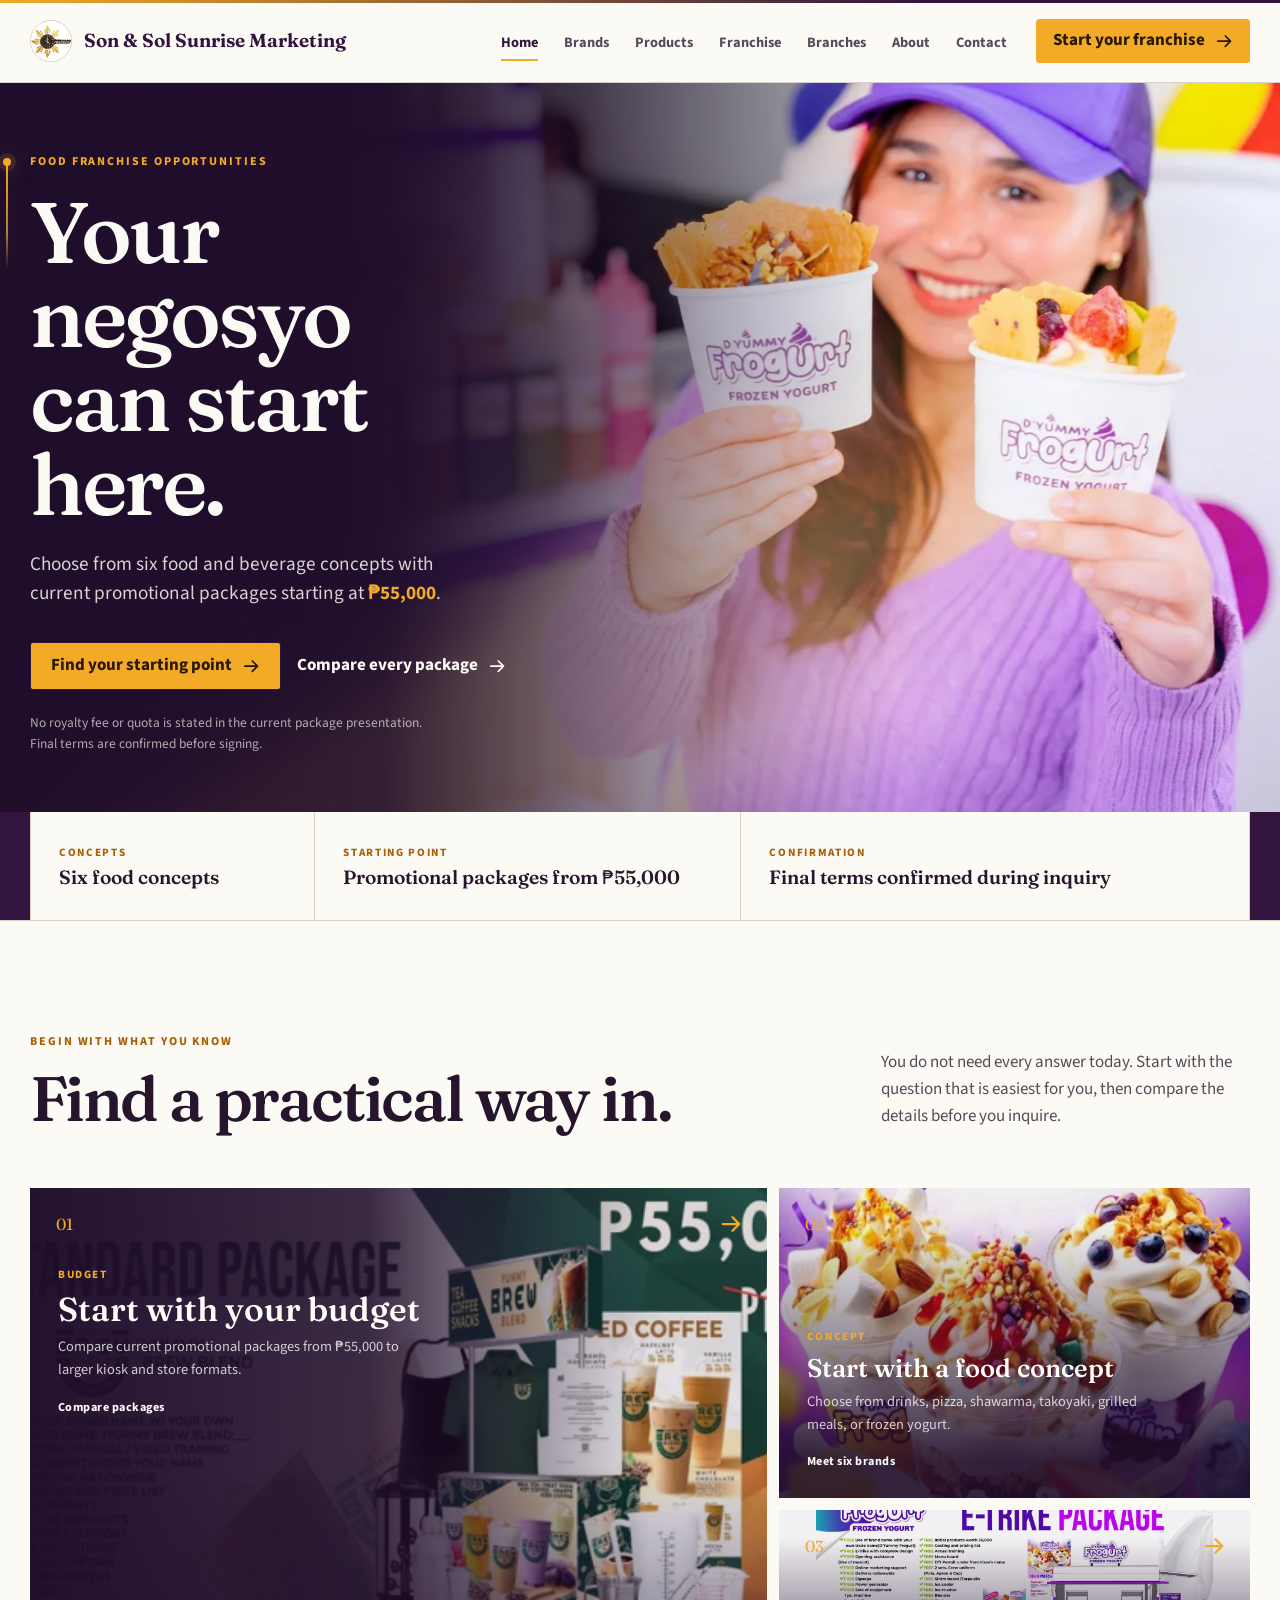
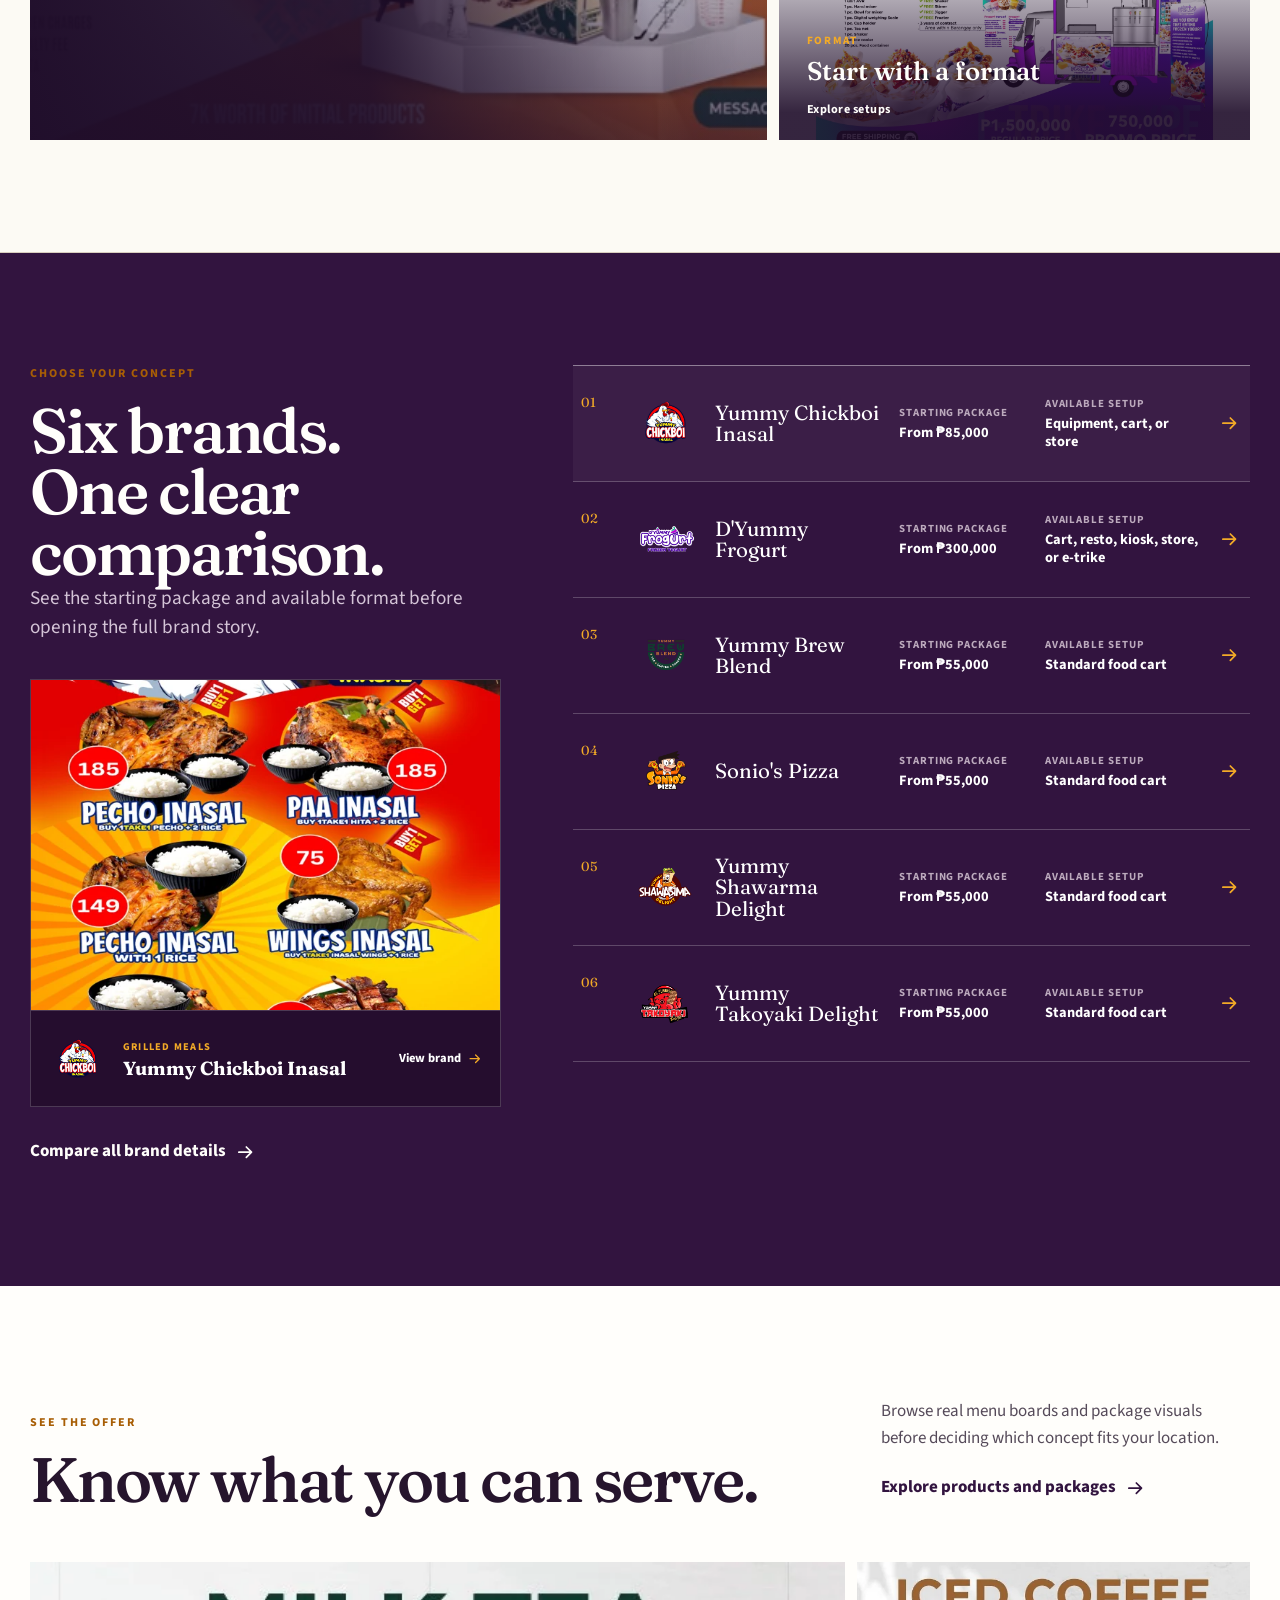
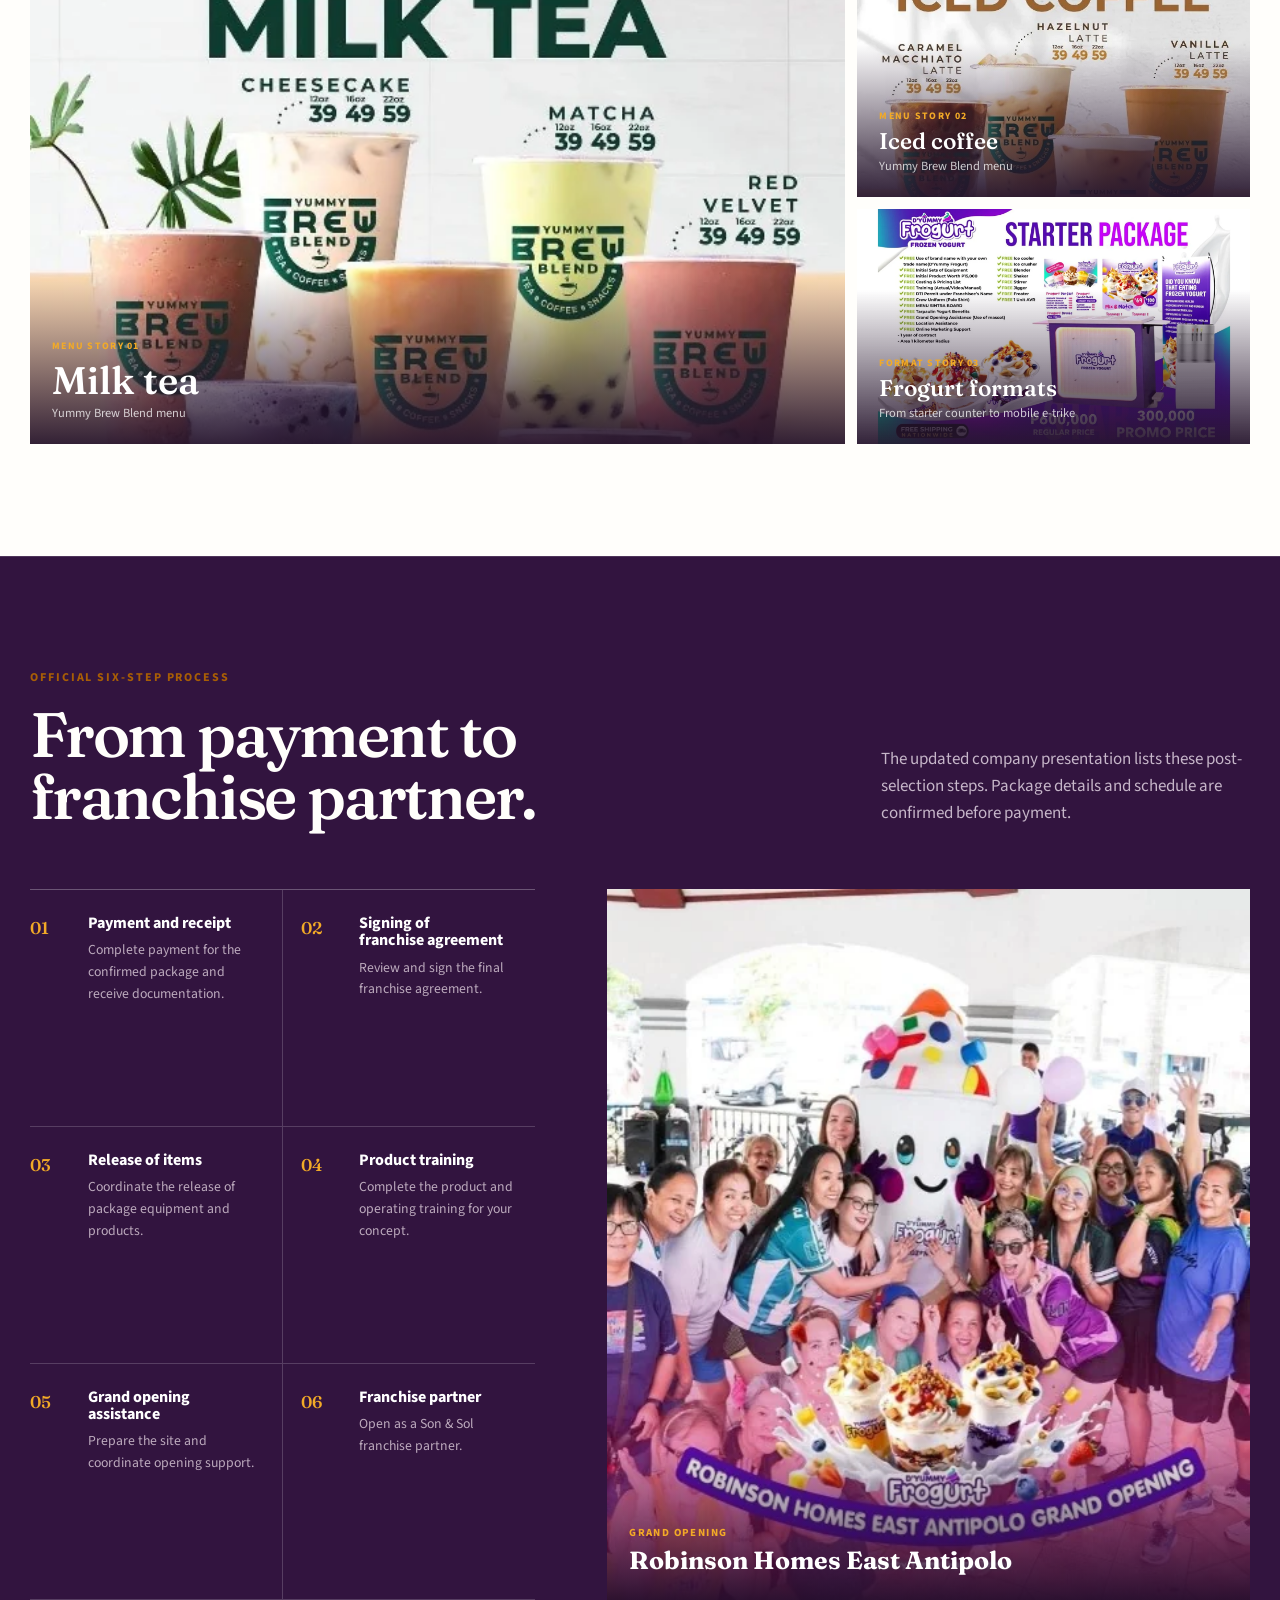
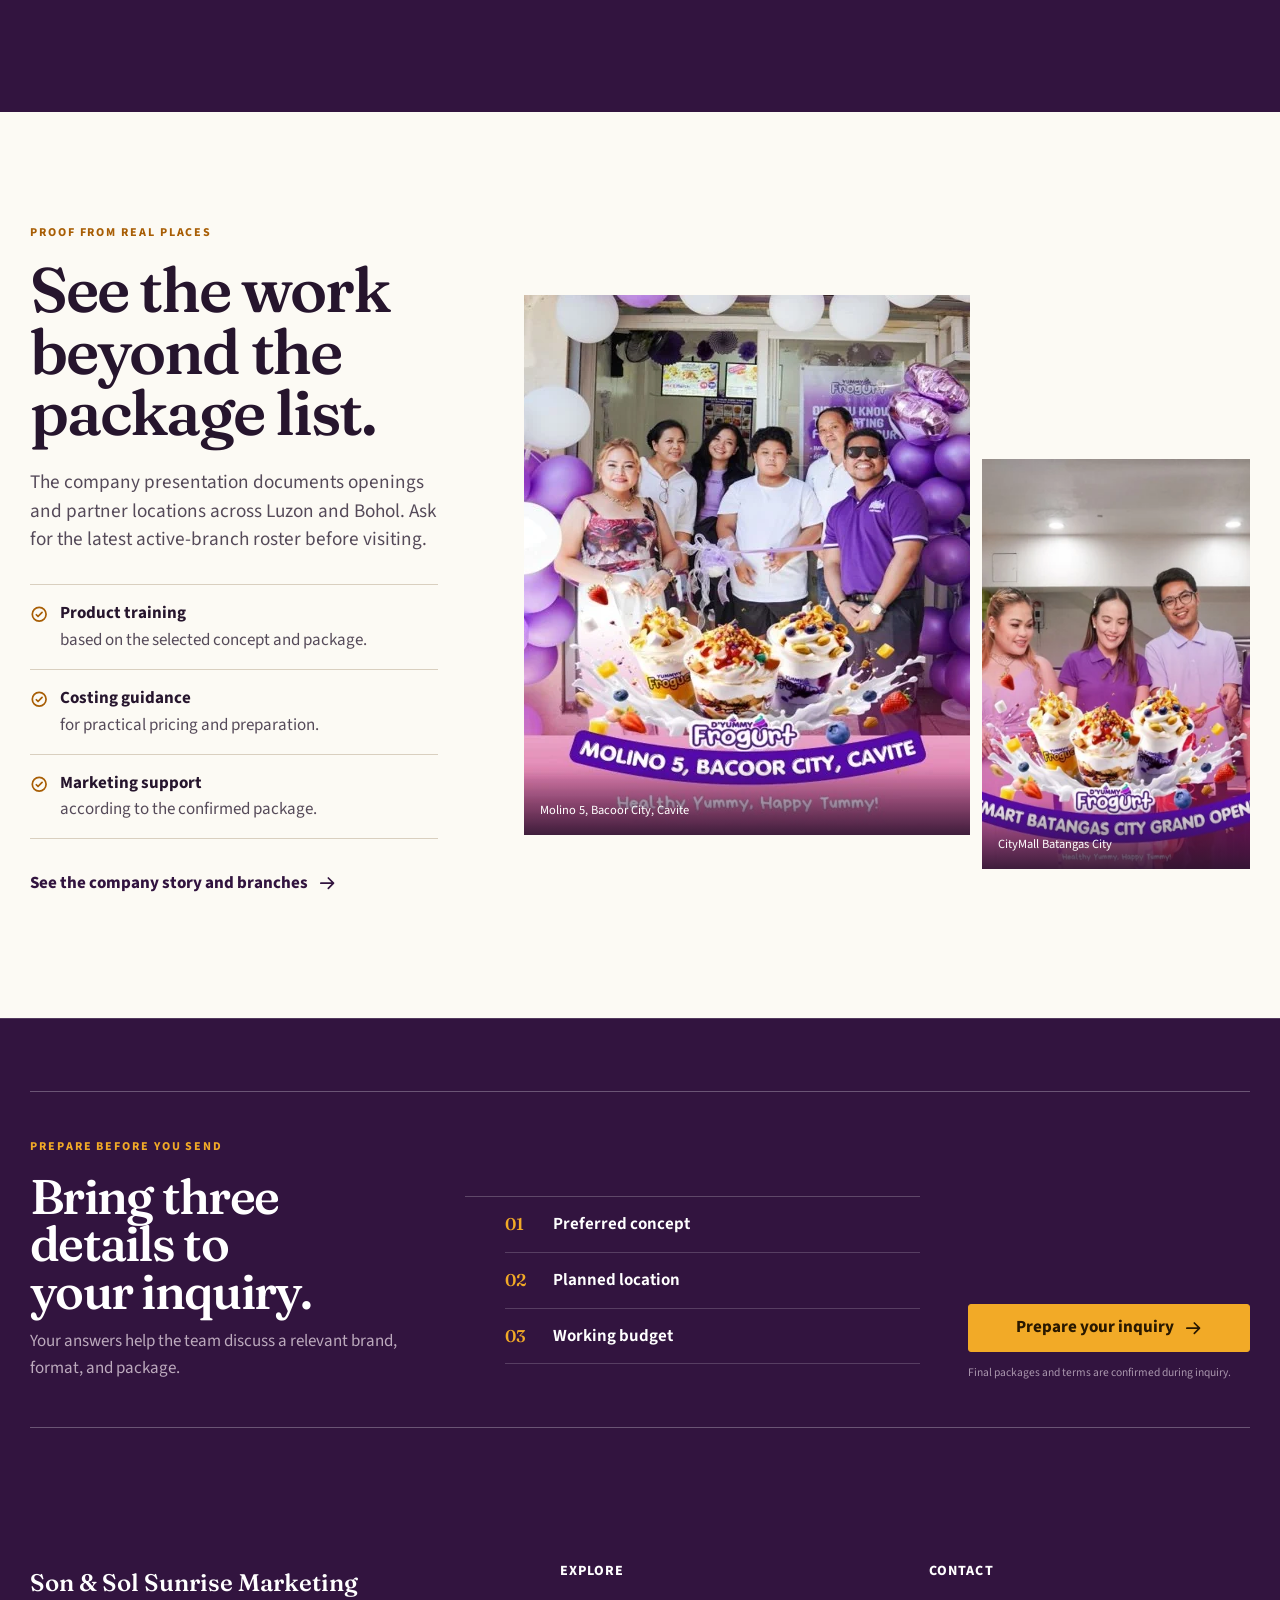
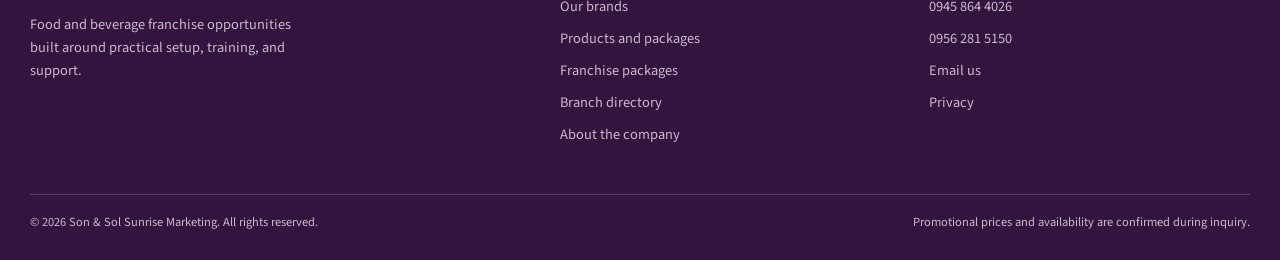
==== index.html @ 633bbcd9 "Publish review-only website preview" ====
<!doctype html>
<html lang="en-PH">
<head>
<meta charset="utf-8" />
<meta name="viewport" content="width=device-width, initial-scale=1" />
<title>Son &amp; Sol Sunrise Marketing | Food Franchise Philippines</title>
<meta name="description" content="Explore six food and beverage franchise concepts with current packages starting at P55,000, training, marketing support, no royalty fee, and no quota." />
<meta name="robots" content="noindex, nofollow" />

<meta property="og:title" content="Son &amp; Sol Sunrise Marketing | Food Franchise Philippines" />
<meta property="og:description" content="Explore six food and beverage franchise concepts with current packages starting at P55,000, training, marketing support, no royalty fee, and no quota." />
<meta property="og:image" content="assets/img/hero-cinematic-sunrise.webp" />
<meta property="og:image:alt" content="Son &amp; Sol food franchise concepts presented at sunrise" />
<meta property="og:type" content="website" />
<meta property="og:locale" content="en_PH" />
<meta property="og:site_name" content="Son &amp; Sol Sunrise Marketing" />

<meta name="twitter:card" content="summary_large_image" />
<meta name="twitter:title" content="Son &amp; Sol Sunrise Marketing | Food Franchise Philippines" />
<meta name="twitter:description" content="Explore six food and beverage franchise concepts with current packages starting at P55,000, training, marketing support, no royalty fee, and no quota." />
<meta name="twitter:image" content="assets/img/hero-cinematic-sunrise.webp" />
<meta name="twitter:image:alt" content="Son &amp; Sol food franchise concepts presented at sunrise" />
<meta name="theme-color" content="#32143f" />
<link rel="icon" href="assets/img/logo-company.jpg" />
<link rel="preload" href="assets/fonts/fraunces-variable.woff2" as="font" type="font/woff2" crossorigin />
<link rel="preload" href="assets/fonts/source-sans-3-variable.woff2" as="font" type="font/woff2" crossorigin />
<link rel="stylesheet" href="assets/css/site.css?v=20260722-sunrise" />


</head>
<body class="page-home">
<a class="skip-link" href="#main-content">Skip to main content</a>
<header class="site-header">
  <div class="wrap nav-shell">
    <a class="site-logo" href="index.html" aria-label="Son and Sol home">
      <img src="assets/img/logo-company.jpg" alt="" width="38" height="38" />
      <span>Son &amp; Sol Sunrise Marketing</span>
    </a>
    <button class="nav-toggle" type="button" aria-label="Open menu" aria-expanded="false" aria-controls="main-nav" data-nav-toggle data-icon-base="assets/icons.svg">
      <svg class="icon"><use href="assets/icons.svg#i-list" /></svg>
    </button>
    <nav class="main-nav" id="main-nav" aria-label="Primary navigation" data-nav>
      <a class="nav-link active" aria-current="page" href="index.html">Home</a>
      <a class="nav-link " href="brands/index.html">Brands</a>
      <a class="nav-link " href="products/index.html">Products</a>
      <a class="nav-link " href="franchise/index.html">Franchise</a>
      <a class="nav-link " href="branches/index.html">Branches</a>
      <a class="nav-link " href="about/index.html">About</a>
      <a class="nav-link " href="contact/index.html">Contact</a>
      <a class="btn btn-gold header-cta" href="contact/index.html#franchise-inquiry">Start your franchise <svg class="icon"><use href="assets/icons.svg#i-arrow-right" /></svg></a>
    </nav>
  </div>
</header>

<main id="main-content">
<section class="hero cinematic-hero" data-cinematic-sunrise-hero data-hero-root>
  <div class="cinematic-stage" data-hero-depth>
    <img class="cinematic-poster" src="assets/img/hero-cinematic-sunrise.webp" alt="D'Yummy Frogurt crew member presenting two frozen yogurt cups in a cinematic franchise campaign" width="1376" height="768" fetchpriority="high" />
    <video class="cinematic-video" data-hero-video data-hero-video-webm="" data-hero-video-mp4="" muted loop playsinline preload="none" aria-hidden="true" tabindex="-1"></video>
    <div class="wrap cinematic-layout">
      <div class="cinematic-copy">
        <span class="cinematic-horizon" aria-hidden="true"></span>
        <span class="kicker">Food franchise opportunities</span>
        <h1><span>Your negosyo</span><span>can start here.</span></h1>
        <p class="lede">Choose from six food and beverage concepts with current promotional packages starting at <strong>₱55,000</strong>.</p>
        <div class="hero-actions cinematic-actions">
          <a class="btn btn-primary" href="#start-path">Find your starting point <svg class="icon"><use href="assets/icons.svg#i-arrow-right" /></svg></a>
          <a class="btn btn-link" href="franchise/index.html">Compare every package <svg class="icon"><use href="assets/icons.svg#i-arrow-right" /></svg></a>
        </div>
        <p class="cinematic-note">No royalty fee or quota is stated in the current package presentation. Final terms are confirmed before signing.</p>
      </div>
    </div>
  </div>
  <div class="wrap cinematic-evidence" aria-label="Franchise starting facts">
    <div class="cinematic-evidence-item"><span>Concepts</span><strong>Six food concepts</strong></div>
    <div class="cinematic-evidence-item"><span>Starting point</span><strong>Promotional packages from ₱55,000</strong></div>
    <div class="cinematic-evidence-item"><span>Confirmation</span><strong>Final terms confirmed during inquiry</strong></div>
  </div>
</section>

<section class="section start-path" id="start-path" data-start-path data-reveal-section aria-labelledby="start-path-title">
  <div class="wrap">
    <div class="section-heading-row">
      <div><span class="kicker">Begin with what you know</span><h2 id="start-path-title">Find a practical way in.</h2></div>
      <p>You do not need every answer today. Start with the question that is easiest for you, then compare the details before you inquire.</p>
    </div>
    <div class="path-options">
      <a class="path-option decision-panel decision-panel-budget" href="franchise/index.html#packages">
        <img src="assets/img/products/standard-brew.webp" alt="Yummy Brew Blend standard food-cart package" loading="lazy" />
        <span class="decision-panel-index">01</span>
        <span class="decision-panel-copy"><small>Budget</small><strong>Start with your budget</strong><span>Compare current promotional packages from ₱55,000 to larger kiosk and store formats.</span><b>Compare packages</b></span>
        <svg class="icon"><use href="assets/icons.svg#i-arrow-right" /></svg>
      </a>
      <a class="path-option decision-panel decision-panel-concept" href="#brands">
        <img src="assets/img/products/frogurt-products.webp" alt="Three D'Yummy Frogurt cups with fruit, cereal, and sauce toppings" loading="lazy" />
        <span class="decision-panel-index">02</span>
        <span class="decision-panel-copy"><small>Concept</small><strong>Start with a food concept</strong><span>Choose from drinks, pizza, shawarma, takoyaki, grilled meals, or frozen yogurt.</span><b>Meet six brands</b></span>
        <svg class="icon"><use href="assets/icons.svg#i-arrow-right" /></svg>
      </a>
      <a class="path-option decision-panel decision-panel-format" href="products/index.html#standard-carts">
        <img src="assets/img/products/frogurt-etrike.webp" alt="D'Yummy Frogurt mobile e-trike franchise setup" loading="lazy" />
        <span class="decision-panel-index">03</span>
        <span class="decision-panel-copy"><small>Format</small><strong>Start with a format</strong><span>Explore carts, counters, kiosks, stores, bundles, and a mobile e-trike setup.</span><b>Explore setups</b></span>
        <svg class="icon"><use href="assets/icons.svg#i-arrow-right" /></svg>
      </a>
    </div>
  </div>
</section>

<section class="section brand-directory" id="brands" data-reveal-section aria-labelledby="brand-choice-title">
  <div class="wrap brand-directory-grid">
    <div class="brand-directory-intro">
      <span class="kicker">Choose your concept</span>
      <h2 id="brand-choice-title">Six brands.<br />One clear comparison.</h2>
      <p class="lede">See the starting package and available format before opening the full brand story.</p>
      <figure class="brand-spotlight" data-brand-spotlight>
        <div class="brand-spotlight-media"><img src="assets/img/products/chickboi-products.webp" alt="Yummy Chickboi Inasal product menu" data-spotlight-image loading="lazy" /></div>
        <figcaption>
          <img src="assets/img/brand-logo-chickboi.webp" alt="" data-spotlight-logo loading="lazy" />
          <span><small data-spotlight-category>Grilled meals</small><strong data-spotlight-name>Yummy Chickboi Inasal</strong></span>
          <a href="brands/yummy-chickboi-inasal/index.html" data-spotlight-link>View brand <svg class="icon"><use href="assets/icons.svg#i-arrow-right" /></svg></a>
        </figcaption>
      </figure>
      <a class="btn btn-link" href="brands/index.html">Compare all brand details <svg class="icon"><use href="assets/icons.svg#i-arrow-right" /></svg></a>
    </div>
    <div class="home-brand-list">
      <a class="home-brand-row" href="brands/yummy-chickboi-inasal/index.html" data-spotlight-image="assets/img/products/chickboi-products.webp" data-spotlight-logo="assets/img/brand-logo-chickboi.webp" data-spotlight-name="Yummy Chickboi Inasal" data-spotlight-category="Grilled meals">
  <span class="home-brand-index">01</span>
  <span class="home-brand-identity"><img src="assets/img/brand-logo-chickboi.webp" alt="" loading="lazy" /><span class="home-brand-name">Yummy Chickboi Inasal</span></span>
  <span class="home-brand-detail"><small>Starting package</small><strong>From ₱85,000</strong></span>
  <span class="home-brand-detail home-brand-format"><small>Available setup</small><strong>Equipment, cart, or store</strong></span>
  <svg class="icon"><use href="assets/icons.svg#i-arrow-right" /></svg>
</a>
<a class="home-brand-row" href="brands/dyummy-frogurt/index.html" data-spotlight-image="assets/img/products/frogurt-products.webp" data-spotlight-logo="assets/img/brand-logo-frogurt.webp" data-spotlight-name="D&#39;Yummy Frogurt" data-spotlight-category="Frozen yogurt">
  <span class="home-brand-index">02</span>
  <span class="home-brand-identity"><img src="assets/img/brand-logo-frogurt.webp" alt="" loading="lazy" /><span class="home-brand-name">D&#39;Yummy Frogurt</span></span>
  <span class="home-brand-detail"><small>Starting package</small><strong>From ₱300,000</strong></span>
  <span class="home-brand-detail home-brand-format"><small>Available setup</small><strong>Cart, resto, kiosk, store, or e-trike</strong></span>
  <svg class="icon"><use href="assets/icons.svg#i-arrow-right" /></svg>
</a>
<a class="home-brand-row" href="brands/yummy-brew-blend/index.html" data-spotlight-image="assets/img/products/brew-milk-tea.webp" data-spotlight-logo="assets/img/brand-logo-brew.webp" data-spotlight-name="Yummy Brew Blend" data-spotlight-category="Tea and coffee">
  <span class="home-brand-index">03</span>
  <span class="home-brand-identity"><img src="assets/img/brand-logo-brew.webp" alt="" loading="lazy" /><span class="home-brand-name">Yummy Brew Blend</span></span>
  <span class="home-brand-detail"><small>Starting package</small><strong>From ₱55,000</strong></span>
  <span class="home-brand-detail home-brand-format"><small>Available setup</small><strong>Standard food cart</strong></span>
  <svg class="icon"><use href="assets/icons.svg#i-arrow-right" /></svg>
</a>
<a class="home-brand-row" href="brands/sonios-pizza/index.html" data-spotlight-image="assets/img/products/pizza-products.webp" data-spotlight-logo="assets/img/brand-logo-pizza.webp" data-spotlight-name="Sonio&#39;s Pizza" data-spotlight-category="Pizza">
  <span class="home-brand-index">04</span>
  <span class="home-brand-identity"><img src="assets/img/brand-logo-pizza.webp" alt="" loading="lazy" /><span class="home-brand-name">Sonio&#39;s Pizza</span></span>
  <span class="home-brand-detail"><small>Starting package</small><strong>From ₱55,000</strong></span>
  <span class="home-brand-detail home-brand-format"><small>Available setup</small><strong>Standard food cart</strong></span>
  <svg class="icon"><use href="assets/icons.svg#i-arrow-right" /></svg>
</a>
<a class="home-brand-row" href="brands/yummy-shawarma-delight/index.html" data-spotlight-image="assets/img/products/shawarma-products.webp" data-spotlight-logo="assets/img/brand-logo-shawarma.webp" data-spotlight-name="Yummy Shawarma Delight" data-spotlight-category="Wraps and rice meals">
  <span class="home-brand-index">05</span>
  <span class="home-brand-identity"><img src="assets/img/brand-logo-shawarma.webp" alt="" loading="lazy" /><span class="home-brand-name">Yummy Shawarma Delight</span></span>
  <span class="home-brand-detail"><small>Starting package</small><strong>From ₱55,000</strong></span>
  <span class="home-brand-detail home-brand-format"><small>Available setup</small><strong>Standard food cart</strong></span>
  <svg class="icon"><use href="assets/icons.svg#i-arrow-right" /></svg>
</a>
<a class="home-brand-row" href="brands/yummy-takoyaki-delight/index.html" data-spotlight-image="assets/img/products/takoyaki-products.webp" data-spotlight-logo="assets/img/brand-logo-takoyaki.webp" data-spotlight-name="Yummy Takoyaki Delight" data-spotlight-category="Japanese street food">
  <span class="home-brand-index">06</span>
  <span class="home-brand-identity"><img src="assets/img/brand-logo-takoyaki.webp" alt="" loading="lazy" /><span class="home-brand-name">Yummy Takoyaki Delight</span></span>
  <span class="home-brand-detail"><small>Starting package</small><strong>From ₱55,000</strong></span>
  <span class="home-brand-detail home-brand-format"><small>Available setup</small><strong>Standard food cart</strong></span>
  <svg class="icon"><use href="assets/icons.svg#i-arrow-right" /></svg>
</a>
    </div>
  </div>
</section>

<section class="section home-products-preview" data-reveal-section aria-labelledby="home-products-title">
  <div class="wrap">
    <div class="section-heading-row">
      <div><span class="kicker">See the offer</span><h2 id="home-products-title">Know what you can serve.</h2></div>
      <div><p>Browse real menu boards and package visuals before deciding which concept fits your location.</p><a class="btn btn-link" href="products/index.html">Explore products and packages <svg class="icon"><use href="assets/icons.svg#i-arrow-right" /></svg></a></div>
    </div>
    <div class="home-product-cards">
      <a href="products/index.html#menus" class="home-product-card home-product-card-primary">
        <img src="assets/img/products/brew-milk-tea.webp" alt="Yummy Brew Blend milk tea menu" loading="lazy" />
        <span><small>Menu story 01</small><b>Milk tea</b><em>Yummy Brew Blend menu</em></span>
      </a>
      <a href="products/index.html#menus" class="home-product-card">
        <img src="assets/img/products/brew-iced-coffee.webp" alt="Yummy Brew Blend iced coffee menu" loading="lazy" />
        <span><small>Menu story 02</small><b>Iced coffee</b><em>Yummy Brew Blend menu</em></span>
      </a>
      <a href="products/index.html#frogurt" class="home-product-card home-product-card-wide">
        <img src="assets/img/products/frogurt-starter.webp" alt="D'Yummy Frogurt starter franchise package" loading="lazy" />
        <span><small>Format story 03</small><b>Frogurt formats</b><em>From starter counter to mobile e-trike</em></span>
      </a>
    </div>
  </div>
</section>

<section class="section ownership" data-reveal-section aria-labelledby="ownership-title">
  <div class="wrap">
    <div class="section-heading-row">
      <div><span class="kicker">Official six-step process</span><h2 id="ownership-title">From payment to franchise partner.</h2></div>
      <p>The updated company presentation lists these post-selection steps. Package details and schedule are confirmed before payment.</p>
    </div>
    <div class="ownership-grid">
      <div class="ownership-path" data-sunrise-path>
        <article class="ownership-step"><b>01</b><div><h3>Payment and receipt</h3><p>Complete payment for the confirmed package and receive documentation.</p></div></article>
        <article class="ownership-step"><b>02</b><div><h3>Signing of franchise agreement</h3><p>Review and sign the final franchise agreement.</p></div></article>
        <article class="ownership-step"><b>03</b><div><h3>Release of items</h3><p>Coordinate the release of package equipment and products.</p></div></article>
        <article class="ownership-step"><b>04</b><div><h3>Product training</h3><p>Complete the product and operating training for your concept.</p></div></article>
        <article class="ownership-step"><b>05</b><div><h3>Grand opening assistance</h3><p>Prepare the site and coordinate opening support.</p></div></article>
        <article class="ownership-step"><b>06</b><div><h3>Franchise partner</h3><p>Open as a Son & Sol franchise partner.</p></div></article>
      </div>
      <figure class="ownership-photo" data-ownership-photo><img src="assets/img/branch-antipolo.webp" alt="D'Yummy Frogurt franchise partners at the Robinson Homes East Antipolo grand opening" loading="lazy" /><figcaption><span>Grand opening</span><strong>Robinson Homes East Antipolo</strong></figcaption></figure>
    </div>
  </div>
</section>

<section class="section evidence" data-reveal-section aria-labelledby="evidence-title">
  <div class="wrap evidence-grid">
    <div class="evidence-copy">
      <span class="kicker">Proof from real places</span>
      <h2 id="evidence-title">See the work beyond the package list.</h2>
      <p class="lede">The company presentation documents openings and partner locations across Luzon and Bohol. Ask for the latest active-branch roster before visiting.</p>
      <ul class="support-list">
        <li><svg class="icon"><use href="assets/icons.svg#i-check-circle" /></svg><span><strong>Product training</strong> based on the selected concept and package.</span></li>
        <li><svg class="icon"><use href="assets/icons.svg#i-check-circle" /></svg><span><strong>Costing guidance</strong> for practical pricing and preparation.</span></li>
        <li><svg class="icon"><use href="assets/icons.svg#i-check-circle" /></svg><span><strong>Marketing support</strong> according to the confirmed package.</span></li>
      </ul>
      <a class="btn btn-link" href="about/index.html#branches">See the company story and branches <svg class="icon"><use href="assets/icons.svg#i-arrow-right" /></svg></a>
    </div>
    <div class="evidence-photos">
      <figure><img src="assets/img/branch-bacoor.webp" alt="D'Yummy Frogurt franchise partners at a Bacoor City branch opening" loading="lazy" /><figcaption>Molino 5, Bacoor City, Cavite</figcaption></figure>
      <figure><img src="assets/img/branch-batangas.webp" alt="D'Yummy Frogurt team at a Batangas City grand opening" loading="lazy" /><figcaption>CityMall Batangas City</figcaption></figure>
    </div>
  </div>
</section>

<section class="section-sm inquiry-ready" id="inquiry-ready" data-reveal-section>
  <div class="wrap cta-band">
    <div class="inquiry-ready-copy"><span class="kicker">Prepare before you send</span><h2>Bring three details to your inquiry.</h2><p>Your answers help the team discuss a relevant brand, format, and package.</p></div>
    <ol class="inquiry-prompts" aria-label="Details to prepare">
      <li class="inquiry-prompt"><b>01</b><span>Preferred concept</span></li>
      <li class="inquiry-prompt"><b>02</b><span>Planned location</span></li>
      <li class="inquiry-prompt"><b>03</b><span>Working budget</span></li>
    </ol>
    <div class="inquiry-ready-action"><a class="btn btn-gold" href="contact/index.html#franchise-inquiry">Prepare your inquiry <svg class="icon"><use href="assets/icons.svg#i-arrow-right" /></svg></a><small>Final packages and terms are confirmed during inquiry.</small></div>
  </div>
</section>

</main>

<nav class="mobile-actions" aria-label="Quick contact">
  <a href="tel:09458644026"><svg class="icon"><use href="assets/icons.svg#i-phone" /></svg> Call</a>
  <a href="https://www.facebook.com/share/1FS4cDK3SG/" target="_blank" rel="noopener"><svg class="icon"><use href="assets/icons.svg#i-facebook-logo" /></svg> Message</a>
  <a href="contact/index.html#franchise-inquiry">Inquire <svg class="icon"><use href="assets/icons.svg#i-arrow-right" /></svg></a>
</nav>

<footer class="site-footer">
  <div class="wrap">
    <div class="footer-grid">
      <div>
        <div class="footer-brand">Son &amp; Sol Sunrise Marketing</div>
        <p>Food and beverage franchise opportunities built around practical setup, training, and support.</p>
      </div>
      <div>
        <h3>Explore</h3>
        <a href="brands/index.html">Our brands</a>
        <a href="products/index.html">Products and packages</a>
        <a href="franchise/index.html">Franchise packages</a>
        <a href="branches/index.html">Branch directory</a>
        <a href="about/index.html">About the company</a>
      </div>
      <div>
        <h3>Contact</h3>
        <a href="tel:09458644026">0945 864 4026</a>
        <a href="tel:09562815150">0956 281 5150</a>
        <a href="mailto:sonandsolsunrisemarketingmain@gmail.com">Email us</a>
        <a href="privacy/index.html">Privacy</a>
      </div>
    </div>
    <div class="footer-end">
      <span>&copy; <span data-year>2026</span> Son &amp; Sol Sunrise Marketing. All rights reserved.</span>
      <span>Promotional prices and availability are confirmed during inquiry.</span>
    </div>
  </div>
</footer>
<script src="assets/js/site.js?v=20260722-sunrise" defer></script>

</body>
</html>
---- assets/css/site.css ----
@font-face{font-family:'Fraunces Local';src:url('../fonts/fraunces-variable.woff2') format('woff2');font-style:normal;font-weight:100 900;font-display:swap}
@font-face{font-family:'Source Sans 3 Local';src:url('../fonts/source-sans-3-variable.woff2') format('woff2');font-style:normal;font-weight:200 900;font-display:swap}

:root{
  --paper:#fcfaf4;
  --paper-deep:#f2ecdf;
  --white:#fffefb;
  --ink:#26152d;
  --body:#554a59;
  --muted:#766c79;
  --aubergine:#32143f;
  --aubergine-2:#4f225f;
  --aubergine-3:#744187;
  --sun:#f2aa27;
  --sun-deep:#a85e05;
  --sun-soft:#fff0ca;
  --line:#d9cfbf;
  --line-dark:#9d8e9f;
  --success:#20663c;
  --display:'Fraunces Local',Georgia,serif;
  --sans:'Source Sans 3 Local','Segoe UI',Arial,sans-serif;
  --wrap:1220px;
  --radius:3px;
  --shadow:0 22px 60px rgba(50,20,63,.12);
  --ease:cubic-bezier(.2,.75,.25,1);
  --violet-700:#4f225f;
}

*,*::before,*::after{box-sizing:border-box}
html{scroll-behavior:smooth;scroll-padding-top:92px}
body{margin:0;background:var(--paper);color:var(--body);font-family:var(--sans);font-size:17px;line-height:1.58;-webkit-font-smoothing:antialiased}
body::before{content:"";position:fixed;z-index:150;top:0;left:0;width:100%;height:3px;background:linear-gradient(90deg,var(--sun),var(--aubergine) 72%);pointer-events:none}
img{display:block;max-width:100%}
a{color:inherit;text-decoration:none}
button,input,select,textarea{font:inherit}
button,a{touch-action:manipulation}
h1,h2,h3,p,figure,ul{margin:0}
ul{padding:0}
h1,h2,h3{color:var(--ink);font-family:var(--display);font-weight:560;line-height:.98;letter-spacing:-.035em;text-wrap:balance}
h1{max-width:11ch;font-size:clamp(3.7rem,7vw,7.2rem)}
h2{font-size:clamp(2.7rem,4.9vw,5rem)}
h3{font-size:1.45rem;line-height:1.08}
strong{color:var(--ink)}
.wrap{width:min(calc(100% - 56px),var(--wrap));margin-inline:auto}
.section{padding:112px 0}
.section-sm{padding:72px 0}
.section-tint{background:var(--paper-deep)}
.section-dark{background:var(--aubergine);color:#efe5ef}
.section-dark h2,.section-dark h3{color:var(--white)}
.lede{max-width:60ch;font-size:clamp(1.08rem,1.5vw,1.32rem);line-height:1.5}
.muted{color:var(--muted)}
.center{margin-inline:auto;text-align:center}
.kicker{display:block;margin-bottom:16px;color:var(--sun-deep);font-size:.75rem;font-weight:750;letter-spacing:.16em;text-transform:uppercase}
.icon{width:1.08em;height:1.08em;flex:0 0 auto;fill:currentColor}
.section-heading-row{display:grid;grid-template-columns:minmax(0,1.15fr) minmax(280px,.55fr);gap:80px;align-items:end}
.page-hero-grid>div,.products-hero-copy,.brand-directory-intro,.evidence-copy{min-width:0}
.section-heading-row>p,.section-heading-row>div>p{max-width:48ch}

.skip-link{position:fixed;z-index:220;top:-100px;left:18px;padding:12px 18px;border:2px solid var(--aubergine);background:var(--white);color:var(--aubergine);font-weight:700}
.skip-link:focus{top:16px}
.sr-only{position:absolute!important;width:1px!important;height:1px!important;padding:0!important;margin:-1px!important;overflow:hidden!important;clip-path:inset(50%)!important;white-space:nowrap!important;border:0!important}
:focus-visible{outline:3px solid var(--sun);outline-offset:4px}

.site-header{position:sticky;z-index:100;top:0;border-bottom:1px solid rgba(38,21,45,.18);background:rgba(252,250,244,.96);backdrop-filter:blur(14px)}
.nav-shell{min-height:82px;display:flex;align-items:center;gap:28px}
.site-logo{display:flex;align-items:center;gap:12px;color:var(--aubergine);font-family:var(--display);font-size:1.18rem;font-weight:650;white-space:nowrap}
.site-logo img{width:42px;height:42px;border:1px solid var(--line);border-radius:50%;object-fit:cover}
.main-nav{display:flex;align-items:center;gap:26px;margin-left:auto}
.nav-link{position:relative;padding:29px 0 25px;color:var(--body);font-size:.9rem;font-weight:700}
.nav-link::after{content:"";position:absolute;right:100%;bottom:18px;left:0;height:2px;background:var(--sun);transition:right .22s var(--ease)}
.nav-link:hover,.nav-link.active{color:var(--aubergine)}
.nav-link:hover::after,.nav-link.active::after{right:0}
.nav-toggle{display:none;width:44px;height:44px;margin-left:auto;border:0;background:transparent;color:var(--aubergine);cursor:pointer}
.nav-toggle .icon{width:26px;height:26px}

.btn{min-height:48px;display:inline-flex;align-items:center;justify-content:center;gap:10px;padding:.78rem 1.25rem;border:1px solid transparent;border-radius:var(--radius);font-weight:750;line-height:1.15;cursor:pointer;transition:transform .2s var(--ease),background .2s var(--ease),color .2s var(--ease),border-color .2s var(--ease)}
.btn:hover{transform:translateY(-2px)}
.btn-primary{border-color:var(--aubergine);background:var(--aubergine);color:var(--white)}
.btn-primary:hover{background:var(--aubergine-2)}
.btn-gold{border-color:var(--sun);background:var(--sun);color:#2a1900}
.btn-gold:hover{background:#ffc050}
.btn-outline{border-color:var(--aubergine);background:transparent;color:var(--aubergine)}
.btn-outline:hover{background:var(--aubergine);color:var(--white)}
.btn-link{min-height:44px;padding-inline:0;border:0;background:transparent;color:var(--aubergine);box-shadow:inset 0 -1px transparent}
.btn-link:hover{box-shadow:inset 0 -1px currentColor}
.header-cta{min-height:44px;margin-left:3px;padding:.68rem 1rem}

.hero{position:relative;overflow:hidden;border-bottom:1px solid var(--line);background:var(--white)}
.cinematic-hero{background:var(--aubergine)}
.cinematic-stage{--depth-x:0px;--depth-y:0px;position:relative;min-height:720px;overflow:hidden;isolation:isolate;background:#21102d}
.cinematic-stage::after{content:"";position:absolute;z-index:1;inset:0;background:linear-gradient(90deg,rgba(31,13,42,.97) 0%,rgba(31,13,42,.9) 30%,rgba(31,13,42,.46) 50%,rgba(31,13,42,0) 70%);pointer-events:none}
.cinematic-poster,.cinematic-video{position:absolute;inset:0;width:100%;height:100%;object-fit:cover;object-position:center;transform:translate3d(var(--depth-x),var(--depth-y),0) scale(1.012);transition:transform .18s linear}
.cinematic-poster{z-index:0}
.cinematic-video{z-index:1;opacity:0;transition:opacity .7s var(--ease)}
.cinematic-stage.is-video-ready .cinematic-video{opacity:1}
.cinematic-layout{position:relative;z-index:3;min-height:720px;display:grid;grid-template-columns:minmax(0,.82fr) minmax(0,1.18fr);align-items:center}
.cinematic-copy{position:relative;grid-column:1;max-width:610px;padding:70px 0 58px;color:var(--paper)}
.cinematic-copy .kicker{color:var(--sun)}
.cinematic-copy h1{max-width:8.6ch;margin-top:18px;color:var(--paper);font-size:clamp(4rem,6.7vw,6.9rem)}
.cinematic-copy h1 span{display:block;transition:opacity .55s var(--ease),transform .55s var(--ease)}
.cinematic-copy .lede{max-width:44ch;margin-top:24px;color:rgba(252,250,244,.84)}
.cinematic-copy .lede strong{color:var(--sun)}
.cinematic-copy .btn-primary{background:var(--sun);color:#2a1900}
.cinematic-copy .btn-primary:hover{background:var(--paper);color:var(--aubergine)}
.cinematic-copy .btn-link{color:var(--paper)}
.hero-actions{display:flex;flex-wrap:wrap;gap:16px;margin-top:34px}
.cinematic-note{max-width:57ch;margin-top:22px;color:rgba(252,250,244,.66);font-size:.84rem}
.cinematic-copy .lede,.cinematic-actions,.cinematic-note{transition:opacity .5s var(--ease),transform .5s var(--ease)}
.cinematic-horizon{position:absolute;top:78px;left:-24px;width:2px;height:108px;border-radius:999px;background:linear-gradient(180deg,var(--sun) 0%,rgba(240,176,64,.68) 68%,rgba(240,176,64,0) 100%);box-shadow:0 0 20px rgba(240,176,64,.24);transform-origin:bottom center;transition:transform .7s var(--ease);pointer-events:none}
.cinematic-horizon::before{position:absolute;top:-3px;left:50%;width:8px;height:8px;border-radius:50%;background:var(--sun);box-shadow:0 0 0 5px rgba(240,176,64,.12),0 0 22px rgba(240,176,64,.52);content:"";transform:translateX(-50%)}
.cinematic-hero.is-enhanced:not(.is-ready) .cinematic-horizon{transform:scaleY(0)}
.cinematic-hero.is-enhanced:not(.is-ready) .cinematic-copy h1 span,.cinematic-hero.is-enhanced:not(.is-ready) .cinematic-copy .lede,.cinematic-hero.is-enhanced:not(.is-ready) .cinematic-actions,.cinematic-hero.is-enhanced:not(.is-ready) .cinematic-note{opacity:0;transform:translate3d(0,18px,0)}
.cinematic-copy h1 span:nth-child(2){transition-delay:.09s}.cinematic-copy .lede{transition-delay:.17s}.cinematic-actions{transition-delay:.25s}.cinematic-note{transition-delay:.32s}
.cinematic-evidence{display:grid;grid-template-columns:.7fr 1.05fr 1.25fr;border-right:1px solid var(--line);border-left:1px solid var(--line);background:var(--paper)}
.cinematic-evidence-item{min-height:108px;display:flex;justify-content:center;flex-direction:column;padding:22px 28px;border-right:1px solid var(--line)}
.cinematic-evidence-item:last-child{border-right:0}
.cinematic-evidence-item span{margin-bottom:5px;color:var(--sun-deep);font-size:.7rem;font-weight:750;letter-spacing:.15em;text-transform:uppercase}
.cinematic-evidence-item strong{font-family:var(--display);font-size:clamp(1.08rem,1.5vw,1.35rem);font-weight:590;line-height:1.16}

.page-hero{position:relative;padding:78px 0 72px;overflow:hidden;border-bottom:1px solid var(--line);background:var(--white)}
.page-hero::after{content:"";position:absolute;right:-5%;bottom:48px;width:52%;height:1px;background:linear-gradient(90deg,var(--sun),transparent);transform:rotate(-4deg)}
.page-hero-grid{display:grid;grid-template-columns:minmax(0,.92fr) minmax(440px,1.08fr);gap:74px;align-items:center}
.page-hero h1{max-width:12ch;font-size:clamp(3.4rem,5.5vw,6rem)}
.page-hero .lede{margin-top:24px}
.page-hero-media{position:relative;height:440px;overflow:hidden;background:var(--paper-deep)}
.page-hero-media img{width:100%;height:100%;object-fit:cover}

.start-path{background:var(--paper)}
.path-options{display:grid;grid-template-columns:minmax(0,1.22fr) minmax(320px,.78fr);grid-template-rows:310px 230px;gap:12px;margin-top:58px}
.decision-panel{position:relative;min-width:0;overflow:hidden;background:var(--aubergine);color:var(--white);isolation:isolate;transition:transform .28s var(--ease),box-shadow .28s var(--ease)}
.decision-panel::after{position:absolute;z-index:-1;inset:0;background:linear-gradient(180deg,rgba(31,13,42,.06) 12%,rgba(31,13,42,.9) 88%);content:""}
.decision-panel-budget::after{background:linear-gradient(90deg,rgba(31,13,42,.98) 0%,rgba(31,13,42,.88) 46%,rgba(31,13,42,.12) 84%),linear-gradient(180deg,transparent 50%,rgba(31,13,42,.64))}
.decision-panel>img{position:absolute;z-index:-2;inset:0;width:100%;height:100%;object-fit:cover;transition:filter .35s var(--ease),transform .5s var(--ease)}
.decision-panel-budget{grid-row:1 / 3}.decision-panel-budget>img{object-position:center 30%}
.decision-panel-concept>img{object-position:center 42%}.decision-panel-format>img{object-position:center 62%}
.decision-panel-index{position:absolute;top:24px;left:26px;color:var(--sun);font-family:var(--display);font-size:1rem}
.decision-panel-copy{position:absolute;right:28px;bottom:26px;left:28px;display:grid;max-width:540px}
.decision-panel-budget .decision-panel-copy{top:78px;right:42%;bottom:auto}
.decision-panel-copy small{margin-bottom:9px;color:var(--sun);font-size:.7rem;font-weight:750;letter-spacing:.14em;text-transform:uppercase}
.decision-panel-copy strong{color:var(--white);font-family:var(--display);font-size:clamp(1.75rem,2.6vw,3rem);font-weight:560;line-height:1.02}
.decision-panel-copy>span{max-width:52ch;margin-top:10px;color:rgba(255,255,255,.78);font-size:.9rem}
.decision-panel-copy b{margin-top:16px;color:var(--white);font-size:.76rem;letter-spacing:.04em}
.decision-panel>.icon{position:absolute;top:24px;right:24px;width:24px;height:24px;color:var(--sun);transition:transform .25s var(--ease)}
.decision-panel:hover,.decision-panel:focus-visible{z-index:2;box-shadow:0 22px 45px rgba(49,23,55,.2);transform:translateY(-4px)}
.decision-panel:hover>img,.decision-panel:focus-visible>img{filter:saturate(1.08) contrast(1.04);transform:scale(1.025)}
.decision-panel:hover>.icon,.decision-panel:focus-visible>.icon{transform:translateX(4px)}
.decision-panel:active{transform:translateY(-1px)}
.decision-panel-concept .decision-panel-copy strong,.decision-panel-format .decision-panel-copy strong{font-size:clamp(1.55rem,2vw,2.25rem)}
.decision-panel-format .decision-panel-copy{bottom:20px}.decision-panel-format .decision-panel-copy>span{display:none}

.brand-directory{border-top:1px solid var(--line);background:var(--aubergine);color:#e9ddea}
.brand-directory h2{color:var(--white)}
.brand-directory .lede{color:#d4c4d7}
.brand-directory-grid{display:grid;grid-template-columns:minmax(360px,.82fr) minmax(0,1.18fr);gap:72px;align-items:start}
.brand-directory-intro{position:sticky;top:122px}
.brand-directory-intro>.btn{margin-top:22px;color:var(--white)}
.brand-spotlight{margin-top:38px;border:1px solid rgba(255,255,255,.18);background:#250d2e}
.brand-spotlight-media{height:330px;overflow:hidden}
.brand-spotlight-media img{width:100%;height:100%;object-fit:cover;transition:opacity .18s var(--ease),transform .32s var(--ease)}
.brand-spotlight figcaption{min-height:96px;display:grid;grid-template-columns:58px minmax(0,1fr) auto;gap:16px;align-items:center;padding:16px 18px;border-top:1px solid rgba(255,255,255,.18)}
.brand-spotlight figcaption>img{width:58px;height:52px;object-fit:contain}
.brand-spotlight figcaption>span{display:grid;gap:3px}.brand-spotlight figcaption small{color:var(--sun);font-size:.65rem;font-weight:750;letter-spacing:.12em;text-transform:uppercase}
.brand-spotlight figcaption strong{color:#fff;font-family:var(--display);font-size:1.18rem;line-height:1.05}
.brand-spotlight figcaption>a{display:flex;align-items:center;gap:7px;color:#fff;font-size:.78rem;font-weight:750}.brand-spotlight figcaption>a .icon{color:var(--sun)}
.brand-spotlight.is-changing .brand-spotlight-media img,.brand-spotlight.is-changing figcaption{opacity:.35;transform:translateY(5px)}
.home-brand-list{border-top:1px solid rgba(255,255,255,.45)}
.home-brand-row{min-height:116px;display:grid;grid-template-columns:36px minmax(205px,1.25fr) minmax(120px,.65fr) minmax(145px,.8fr) 22px;gap:18px;align-items:center;padding-inline:8px;border-bottom:1px solid rgba(255,255,255,.22);transition:background .22s var(--ease),padding .22s var(--ease)}
.home-brand-row.is-active{background:rgba(255,255,255,.045)}
.home-brand-row:hover,.home-brand-row:focus-visible{padding-inline:16px;background:rgba(255,255,255,.075)}
.home-brand-index{align-self:start;padding-top:26px;color:var(--sun);font-family:var(--display);font-size:.82rem}
.home-brand-identity{display:flex;align-items:center;gap:18px;min-width:0}
.home-brand-identity img{width:62px;height:56px;object-fit:contain}
.home-brand-name{color:#fff;font-family:var(--display);font-size:1.28rem;line-height:1.05}
.home-brand-detail{display:grid;gap:3px}
.home-brand-detail small{color:#bcaabd;font-size:.68rem;font-weight:700;letter-spacing:.09em;text-transform:uppercase}
.home-brand-detail strong{color:#fff;font-size:.9rem;line-height:1.25}
.home-brand-row>.icon{color:var(--sun)}

.home-products-preview{background:var(--white)}
.home-products-preview .btn{margin-top:14px}
.home-product-cards{display:grid;grid-template-columns:minmax(0,1.35fr) minmax(280px,.65fr);grid-template-rows:235px 235px;gap:12px;margin-top:52px}
.home-product-card{position:relative;min-width:0;overflow:hidden;background:var(--paper-deep)}
.home-product-card-primary{grid-row:1 / 3}
.home-product-card img{width:100%;height:100%;object-fit:cover;object-position:top;transition:transform .45s var(--ease)}
.home-product-card-wide img{object-position:center 52%}
.home-product-card:hover img,.home-product-card:focus-visible img{transform:scale(1.025)}
.home-product-card>span{position:absolute;right:0;bottom:0;left:0;display:grid;padding:66px 22px 20px;background:linear-gradient(transparent,rgba(38,21,45,.94));color:#fff}
.home-product-card b{font-family:var(--display);font-size:1.42rem;font-weight:560;line-height:1.05}.home-product-card-primary b{font-size:clamp(2rem,3vw,3.2rem)}
.home-product-card small{margin-bottom:5px;color:var(--sun);font-size:.62rem;font-weight:750;letter-spacing:.13em;text-transform:uppercase}
.home-product-card em{margin-top:4px;color:rgba(255,255,255,.76);font-size:.78rem;font-style:normal}

.ownership{border-top:1px solid rgba(255,255,255,.14);background:var(--aubergine);color:#d7c8da}
.ownership h2{color:var(--white)}.ownership .section-heading-row>p{color:#c6b6c9}
.ownership-grid{display:grid;grid-template-columns:minmax(0,.88fr) minmax(380px,1.12fr);gap:72px;align-items:stretch;margin-top:62px}
.ownership-path{display:grid;grid-template-columns:1fr 1fr;border-top:1px solid rgba(255,255,255,.28)}
.ownership-step{min-height:154px;display:grid;grid-template-columns:42px minmax(0,1fr);gap:16px;padding:25px 18px 22px 0;border-bottom:1px solid rgba(255,255,255,.18)}
.ownership-step:nth-child(odd){border-right:1px solid rgba(255,255,255,.18)}.ownership-step:nth-child(even){padding-left:18px}
.ownership-step b{color:var(--sun);font-family:var(--display);font-weight:560}
.ownership-step h3{color:#fff;font-family:var(--sans);font-size:1rem;font-weight:750;letter-spacing:0}
.ownership-step p{margin-top:8px;color:#bcaabd;font-size:.86rem}
.ownership-photo{position:relative;min-height:470px;overflow:hidden}
.ownership-photo img{width:100%;height:100%;object-fit:cover;transition:transform .7s var(--ease)}
.ownership-photo figcaption{position:absolute;right:0;bottom:0;left:0;display:grid;padding:80px 22px 20px;background:linear-gradient(transparent,rgba(31,13,42,.92))}
.ownership-photo figcaption span{color:var(--sun);font-size:.68rem;font-weight:750;letter-spacing:.13em;text-transform:uppercase}.ownership-photo figcaption strong{color:#fff;font-family:var(--display);font-size:1.55rem}

.evidence{background:var(--paper)}
.evidence-grid{display:grid;grid-template-columns:minmax(300px,.72fr) minmax(0,1.28fr);gap:86px;align-items:center}
.evidence-copy .lede{margin-top:24px}
.support-list{display:grid;gap:0;margin-top:30px;border-top:1px solid var(--line);list-style:none}
.support-list li{display:flex;gap:12px;padding:15px 0;border-bottom:1px solid var(--line)}
.support-list .icon{margin-top:5px;color:var(--sun-deep)}
.support-list strong{display:block}
.evidence-copy>.btn{margin-top:22px}
.evidence-photos{display:grid;grid-template-columns:1.25fr .75fr;gap:12px;align-items:end}
.evidence-photos figure{position:relative;height:540px;overflow:hidden}
.evidence-photos figure:last-child{height:410px;margin-bottom:-34px}
.evidence-photos img{width:100%;height:100%;object-fit:cover}
.evidence-photos figcaption{position:absolute;right:0;bottom:0;left:0;padding:34px 16px 14px;background:linear-gradient(transparent,rgba(38,21,45,.86));color:#fff;font-size:.78rem}
.inquiry-ready{border-top:1px solid rgba(255,255,255,.16);background:var(--aubergine);color:#d7c8da}
.inquiry-ready .kicker{color:var(--sun)}

.logo-rail{display:grid;grid-template-columns:repeat(6,1fr);border-top:1px solid var(--ink);border-bottom:1px solid var(--ink)}
.logo-tile{min-width:0;display:grid;grid-template-rows:100px auto;place-items:center;gap:4px;padding:16px 10px;border-right:1px solid var(--line);transition:background .2s var(--ease)}
.logo-tile:last-child{border-right:0}
.logo-tile:hover{background:var(--white)}
.logo-tile img{width:100%;height:88px;object-fit:contain}
.logo-tile span{max-width:100%;overflow:hidden;color:var(--aubergine);font-size:.74rem;font-weight:700;text-overflow:ellipsis;white-space:nowrap}
.proof-strip{display:grid;grid-template-columns:repeat(3,1fr);margin-top:18px;border-top:1px solid var(--line);border-bottom:1px solid var(--line)}
.proof-item{display:flex;align-items:center;justify-content:center;gap:16px;padding:22px;border-right:1px solid var(--line)}
.proof-item:last-child{border-right:0}
.proof-item b{color:var(--aubergine);font-family:var(--display);font-size:2rem}
.proof-item span{max-width:14ch;color:var(--muted);font-size:.82rem}

.flavor-hero{position:relative;min-height:760px;display:grid;align-items:start;overflow:hidden;background:var(--aubergine);isolation:isolate}
.flavor-hero-media{position:absolute;inset:0;z-index:-2}
.flavor-hero-media::after{position:absolute;inset:0;background:linear-gradient(180deg,rgba(28,10,35,.5) 0%,rgba(28,10,35,.18) 46%,rgba(28,10,35,.44) 100%),radial-gradient(circle at 50% 23%,rgba(38,21,45,.1),rgba(18,5,23,.28) 70%);content:""}
.flavor-hero-media img{width:100%;height:100%;object-fit:cover;object-position:center}
.flavor-hero-content{position:relative;z-index:1;max-width:940px;padding-top:96px;text-align:center}
.flavor-hero .kicker{color:var(--sun)}
.flavor-hero h1{max-width:12ch;margin-inline:auto;color:var(--white);font-size:clamp(4rem,7.4vw,7.5rem);line-height:.88;text-shadow:0 8px 34px rgba(20,6,26,.34)}
.flavor-hero .lede{max-width:650px;margin:23px auto 0;color:#eadfea;font-size:clamp(1rem,1.5vw,1.2rem)}
.flavor-hero .hero-actions{justify-content:center;margin-top:30px}
.flavor-hero-link{color:var(--white)}
.flavor-hero-link:hover{color:var(--sun)}
.flavor-hero-note{position:absolute;right:22px;bottom:32px;color:rgba(255,255,255,.72);font-size:.66rem;font-weight:750;letter-spacing:.14em;text-transform:uppercase;writing-mode:vertical-rl}
.flavor-gallery{scroll-margin-top:82px;background:var(--paper)}
.flavor-gallery-heading h2{max-width:14ch}
.flavor-gallery-list{display:grid;gap:112px;margin-top:76px}
.flavor-brand-chapter{position:relative;display:grid;grid-template-columns:minmax(0,1.18fr) minmax(330px,.82fr);gap:clamp(42px,6vw,92px);align-items:center;min-width:0}
.flavor-brand-chapter-feature-right{grid-template-columns:minmax(330px,.82fr) minmax(0,1.18fr)}
.flavor-brand-chapter-feature-right .flavor-brand-media{order:2}
.flavor-brand-media{position:relative;min-width:0;aspect-ratio:3/2;overflow:hidden;background:linear-gradient(135deg,var(--aubergine),var(--aubergine-2))}
.flavor-brand-media img{width:100%;height:100%;object-fit:cover;transition:transform .7s var(--ease)}
.flavor-brand-number{position:absolute;top:0;left:0;min-width:58px;padding:14px 17px;background:var(--paper);color:var(--aubergine);font-family:var(--display);font-size:1.05rem;font-variant-numeric:tabular-nums}
.flavor-brand-copy{min-width:0}
.flavor-brand-identity{display:grid;grid-template-columns:112px minmax(0,1fr);gap:20px;align-items:center}
.flavor-brand-logo{width:112px;height:78px;padding:8px;border:1px solid var(--line);background:var(--white);object-fit:contain;transition:transform .28s var(--ease)}
.flavor-brand-identity small{display:block;margin-bottom:5px;color:var(--sun-deep);font-size:.7rem;font-weight:750;letter-spacing:.13em;text-transform:uppercase}
.flavor-brand-identity h3{font-size:clamp(2.15rem,3.8vw,4.4rem)}
.flavor-brand-copy>p{max-width:54ch;margin-top:20px;color:var(--muted);font-size:1rem}
.flavor-brand-facts{display:grid;grid-template-columns:1fr 1fr;margin-top:30px;border-top:1px solid var(--ink);border-bottom:1px solid var(--ink)}
.flavor-brand-facts>div{padding:17px 16px 17px 0}
.flavor-brand-facts>div+div{padding-left:20px;border-left:1px solid var(--line)}
.flavor-brand-facts dt{color:var(--muted);font-size:.66rem;font-weight:750;letter-spacing:.1em;text-transform:uppercase}
.flavor-brand-facts dd{margin-top:6px;color:var(--ink);font-weight:750}
.flavor-brand-actions{display:flex;flex-wrap:wrap;gap:18px;margin-top:28px}
.flavor-brand-chapter-wide{grid-template-columns:1fr;gap:0}
.flavor-brand-chapter-wide .flavor-brand-media{aspect-ratio:16/7}
.flavor-brand-chapter-wide .flavor-brand-copy{position:relative;width:min(650px,62%);margin-top:-88px;padding:38px 42px 8px 0;background:var(--paper)}
.flavor-brand-chapter-wide:nth-child(5) .flavor-brand-copy{margin-right:0;margin-left:auto;padding-right:0;padding-left:42px}
.flavor-comparison{border-top:1px solid var(--line);background:var(--paper-deep)}
.flavor-comparison-frame{margin-top:48px;border-top:1px solid var(--ink);border-bottom:1px solid var(--ink)}
.flavor-comparison table{width:100%;border-collapse:collapse;text-align:left}
.flavor-comparison th,.flavor-comparison td{padding:18px 16px;border-bottom:1px solid var(--line);vertical-align:top}
.flavor-comparison th:first-child,.flavor-comparison td:first-child{padding-left:0}
.flavor-comparison th:last-child,.flavor-comparison td:last-child{padding-right:0}
.flavor-comparison thead th{color:var(--muted);font-size:.66rem;font-weight:750;letter-spacing:.1em;text-transform:uppercase}
.flavor-comparison tbody tr:last-child>*{border-bottom:0}
.flavor-comparison tbody th{width:23%;font-family:var(--display);font-size:1.15rem}
.flavor-comparison tbody th a{color:var(--aubergine);text-decoration-thickness:1px;text-underline-offset:5px}
.flavor-comparison tbody td{color:var(--body);font-size:.9rem}
.flavor-support{background:var(--paper)}
.flavor-support-grid{display:grid;grid-template-columns:minmax(280px,.8fr) minmax(0,1.2fr);gap:clamp(60px,9vw,140px);align-items:start}
.flavor-support-intro{position:sticky;top:112px}
.flavor-support-intro h2{max-width:12ch}
.flavor-support-intro p{max-width:48ch;margin-top:20px;color:var(--muted)}
.flavor-support-list{border-top:1px solid var(--ink)}
.flavor-support-list article{display:grid;grid-template-columns:64px 1fr;gap:22px;padding:32px 0;border-bottom:1px solid var(--line)}
.flavor-support-list article>span{color:var(--sun-deep);font-family:var(--display);font-variant-numeric:tabular-nums}
.flavor-support-list h3{font-family:var(--sans);font-size:1.05rem;font-weight:750;letter-spacing:0}
.flavor-support-list p{max-width:60ch;margin-top:8px;color:var(--muted)}
.flavor-close{background:var(--aubergine);color:#d9cadc}
.flavor-close-inner{display:flex;align-items:center;justify-content:space-between;gap:60px}
.flavor-close .kicker{color:var(--sun)}
.flavor-close h2{max-width:15ch;color:var(--white);font-size:clamp(2.5rem,4.8vw,5rem)}
.flavor-close p{max-width:58ch;margin-top:16px;color:#cdbdd0}
.flavor-close .btn{flex:0 0 auto}

@media(hover:hover) and (pointer:fine){
  .flavor-brand-chapter:hover .flavor-brand-media img{transform:scale(1.025)}
  .flavor-brand-chapter:hover .flavor-brand-logo{transform:translateY(-4px)}
}

.benefit-row{display:grid;grid-template-columns:repeat(5,1fr);border-top:1px solid var(--ink);border-bottom:1px solid var(--ink)}
.benefit-row-spaced{margin-top:46px}
.benefit{padding:28px 18px;border-right:1px solid var(--line)}
.benefit:last-child{border-right:0}
.benefit .icon-wrap{width:auto;min-width:44px;height:44px;display:grid;place-items:center start;margin-bottom:26px;color:var(--sun-deep)}
.benefit .icon-wrap strong{font-family:var(--display);font-size:1.08rem;font-weight:650;white-space:nowrap}
.benefit h3{font-family:var(--sans);font-size:1rem;font-weight:750;letter-spacing:0}
.benefit p{margin-top:7px;color:var(--muted);font-size:.84rem}

.brand-hero{padding:62px 0 76px;border-bottom:1px solid var(--line);background:var(--white)}
.brand-hero-grid{display:grid;grid-template-columns:minmax(0,.92fr) minmax(470px,1.08fr);gap:68px;align-items:center}
.brand-backlink{display:inline-block;margin-bottom:22px;color:var(--aubergine);font-weight:700}
.brand-hero-logo{width:190px;height:116px;margin-bottom:18px;object-fit:contain}
.brand-hero h1{max-width:12ch;font-size:clamp(3.3rem,5vw,5.6rem)}
.brand-hero .lede{margin-top:20px}
.brand-hero-media{height:540px;overflow:hidden;background:var(--paper-deep)}
.brand-hero-media img{width:100%;height:100%;object-fit:cover}
.brand-quick{display:grid;grid-template-columns:1fr 1fr;max-width:630px;margin-top:28px;border-top:1px solid var(--line);border-bottom:1px solid var(--line)}
.brand-fact{padding:15px 12px 15px 0}
.brand-fact+.brand-fact{padding-left:18px;border-left:1px solid var(--line)}
.brand-fact span{display:block;color:var(--muted);font-size:.68rem;font-weight:700;letter-spacing:.09em;text-transform:uppercase}
.brand-fact b{display:block;margin-top:4px;color:var(--ink)}
.menu-feature{max-width:1000px;margin:40px auto 0}
.menu-feature img{width:100%;max-height:720px;object-fit:cover;object-position:top;border:1px solid var(--line)}
.concept-points{display:grid;grid-template-columns:repeat(3,1fr);margin-top:44px;border-top:1px solid var(--ink);border-bottom:1px solid var(--ink)}
.concept-point{padding:30px 24px;border-right:1px solid var(--line)}
.concept-point:last-child{border-right:0}
.concept-point b{display:block;color:var(--aubergine);font-size:1.05rem}
.concept-point p{margin-top:7px;color:var(--muted);font-size:.9rem}
.setup-grid{display:grid;grid-template-columns:repeat(3,1fr);margin-top:42px;border-top:1px solid var(--ink)}
.setup-card{display:flex;flex-direction:column;padding:30px 26px;border-right:1px solid var(--line);border-bottom:1px solid var(--line)}
.setup-card:last-child{border-right:0}
.setup-card h3{font-family:var(--sans);font-size:1.05rem;font-weight:750;letter-spacing:0}
.setup-card strong{display:block;margin-top:12px;font-family:var(--display);font-size:1.6rem;font-weight:560}
.setup-card p{margin-top:8px;color:var(--muted);font-size:.88rem}
.setup-card .btn{align-self:flex-start;margin-top:auto;padding-top:20px}
.inclusion-band{margin-top:34px;padding:30px;border-left:2px solid var(--sun);background:var(--white)}
.inclusion-list{display:grid;grid-template-columns:repeat(4,1fr);gap:18px;margin-top:20px}
.inclusion-list span{display:flex;gap:8px;align-items:flex-start;font-size:.9rem}
.inclusion-list .icon{margin-top:4px;color:var(--sun-deep)}
.promo-note{margin-top:22px;color:var(--muted);font-size:.83rem}
.gallery-rail{display:grid;grid-template-columns:repeat(4,1fr);gap:9px;margin-top:38px}
.gallery-rail img{width:100%;height:260px;object-fit:cover}
.related-logos{display:grid;grid-template-columns:repeat(5,1fr);margin-top:34px;border-top:1px solid var(--ink);border-bottom:1px solid var(--ink)}
.related-logo{display:grid;place-items:center;gap:6px;padding:14px;border-right:1px solid var(--line)}
.related-logo:last-child{border-right:0}
.related-logo img{width:100%;height:78px;object-fit:contain}
.related-logo span{color:var(--aubergine);font-size:.72rem;font-weight:700}

.package-groups{display:grid;margin-top:42px;border-top:1px solid var(--ink)}
.package-row{display:grid;grid-template-columns:.8fr 1.2fr minmax(210px,.55fr);gap:34px;align-items:center;padding:32px 0;border-bottom:1px solid var(--line)}
.package-row.featured{padding-left:20px;box-shadow:inset 2px 0 var(--sun)}
.package-row p{color:var(--muted)}
.package-price{color:var(--ink);font-family:var(--display);font-size:1.4rem;font-weight:560}
.journey{display:grid;grid-template-columns:repeat(6,1fr);margin-top:42px;border-top:1px solid var(--ink)}
.journey-step{padding:28px 18px;border-right:1px solid var(--line)}
.journey-step:last-child{border-right:0}
.journey-step b{display:block;margin-bottom:30px;color:var(--sun-deep);font-family:var(--display)}
.journey-step h3{font-family:var(--sans);font-size:1rem;font-weight:750;letter-spacing:0}
.journey-step p{margin-top:7px;color:var(--muted);font-size:.8rem}
.faq{max-width:900px;margin:38px auto 0;border-top:1px solid var(--ink)}
.faq details{border-bottom:1px solid var(--line)}
.faq summary{position:relative;padding:20px 44px 20px 0;color:var(--ink);font-weight:750;cursor:pointer;list-style:none}
.faq summary::-webkit-details-marker{display:none}
.faq summary::after{content:'+';position:absolute;top:14px;right:4px;color:var(--sun-deep);font-family:var(--display);font-size:1.6rem}
.faq details[open] summary::after{content:'−'}
.faq details p{padding:0 0 20px;color:var(--muted)}

.story-grid{display:grid;grid-template-columns:minmax(300px,.72fr) minmax(0,1.28fr);gap:72px;align-items:center}
.story-portrait{height:540px;overflow:hidden}
.story-portrait img{width:100%;height:100%;object-fit:cover}
.story-copy p{margin-top:18px}
.story-copy .kicker{margin-top:0}
.story-copy .btn{margin-top:28px}
.branch-grid{display:grid;grid-template-columns:1.2fr .8fr .8fr;grid-template-rows:270px 230px;gap:9px;margin-top:42px}
.branch-grid figure{position:relative;overflow:hidden}
.branch-grid figure:first-child{grid-row:span 2}
.branch-grid img{width:100%;height:100%;object-fit:cover}
.branch-grid figcaption{position:absolute;right:0;bottom:0;left:0;padding:32px 14px 12px;background:linear-gradient(transparent,rgba(38,21,45,.88));color:#fff;font-size:.76rem;font-weight:700}
.location-list{display:flex;flex-wrap:wrap;margin-top:24px;border-top:1px solid var(--line)}
.location-list span{padding:10px 14px;border-right:1px solid var(--line);border-bottom:1px solid var(--line);font-size:.82rem}
.media-grid{display:grid;grid-template-columns:repeat(4,1fr);margin-top:38px;border-top:1px solid var(--ink)}
.media-grid figure{border-right:1px solid var(--line);border-bottom:1px solid var(--line)}
.media-grid figure:last-child{border-right:0}
.media-grid img{width:100%;height:210px;object-fit:cover}
.media-grid figcaption{padding:14px;color:var(--ink);font-weight:700}

.about-branch-preview{display:grid;grid-template-columns:minmax(0,.85fr) minmax(420px,1.15fr);gap:72px;align-items:center}
.about-branch-copy .lede{margin-top:22px}
.about-branch-copy>.btn{margin-top:30px}
.about-branch-stats{display:grid;grid-template-columns:repeat(3,1fr);margin-top:34px;border-top:1px solid var(--line);border-bottom:1px solid var(--line)}
.about-branch-stats span{padding:20px 12px;border-right:1px solid var(--line);color:var(--muted);font-size:.76rem;font-weight:700;text-transform:uppercase}
.about-branch-stats span:first-child{padding-left:0}.about-branch-stats span:last-child{border-right:0}
.about-branch-stats strong{display:block;margin-bottom:3px;font-family:var(--display);font-size:1.9rem;font-weight:580}
.about-branch-photo{position:relative;height:520px;overflow:hidden;background:var(--aubergine)}
.about-branch-photo img{width:100%;height:100%;object-fit:cover}
.about-branch-photo figcaption{position:absolute;right:0;bottom:0;left:0;padding:52px 22px 18px;background:linear-gradient(transparent,rgba(38,21,45,.9));color:#fff;font-size:.82rem;font-weight:700}

.branch-hero{position:relative;overflow:hidden;background:var(--aubergine);color:#efe5ef}
.branch-hero::before{position:absolute;inset:0;background:radial-gradient(circle at 18% 18%,rgba(242,170,39,.16),transparent 32%),linear-gradient(118deg,transparent 58%,rgba(255,255,255,.045) 58.2%,transparent 58.5%);content:"";pointer-events:none}
.branch-hero-grid{position:relative;display:grid;grid-template-columns:minmax(0,.78fr) minmax(500px,1.22fr);gap:0 72px;align-items:center;padding-top:74px}
.branch-hero-copy{position:relative;z-index:2;padding:52px 0 112px 22px}
.branch-hero-copy::before{position:absolute;top:52px;bottom:112px;left:0;width:2px;background:linear-gradient(var(--sun),rgba(242,170,39,0));content:""}
.branch-hero-copy .kicker{color:var(--sun)}
.branch-hero-copy h1{max-width:8ch;color:var(--paper);font-size:clamp(4rem,6.2vw,6.7rem)}
.branch-hero-copy .lede{max-width:42ch;margin-top:26px;color:rgba(252,250,244,.78)}
.branch-hero-stat{display:flex;gap:18px;align-items:center;margin-top:36px}
.branch-hero-stat strong{color:var(--sun);font-family:var(--display);font-size:3.8rem;font-weight:570;line-height:.85;font-variant-numeric:tabular-nums}
.branch-hero-stat span{padding-left:18px;border-left:1px solid rgba(255,255,255,.26);color:rgba(255,255,255,.72);font-size:.78rem;font-weight:700;line-height:1.35;text-transform:uppercase}
.branch-hero-photo{position:relative;height:590px;overflow:hidden;align-self:end;background:#24102d}
.branch-hero-photo::after{position:absolute;inset:0;background:linear-gradient(90deg,rgba(50,20,63,.24),transparent 35%),linear-gradient(180deg,transparent 62%,rgba(32,12,39,.82));content:""}
.branch-hero-photo img{width:100%;height:100%;object-fit:cover;object-position:center 42%}
.branch-hero-photo figcaption{position:absolute;z-index:2;right:24px;bottom:22px;left:24px;display:grid;color:#fff}
.branch-hero-photo figcaption span{color:var(--sun);font-size:.68rem;font-weight:750;letter-spacing:.13em;text-transform:uppercase}
.branch-hero-photo figcaption strong{margin-top:4px;color:#fff;font-family:var(--display);font-size:1.25rem;font-weight:560}
.branch-search-panel{z-index:4;grid-column:1 / -1;display:grid;grid-template-columns:minmax(230px,.55fr) minmax(0,1.45fr);gap:28px;align-items:center;margin-bottom:-44px;padding:24px 28px;border:1px solid var(--line);background:var(--paper);box-shadow:0 22px 60px rgba(25,9,31,.2);color:var(--ink);transform:translateY(-44px)}
.branch-search-panel>label{font-weight:750;line-height:1.25}
.branch-search-control{min-width:0;display:grid;grid-template-columns:26px minmax(0,1fr) auto;gap:12px;align-items:center;border-bottom:1px solid var(--line-dark)}
.branch-search-control>.icon{color:var(--sun-deep);font-size:1.25rem}
.branch-search-control input{min-width:0;width:100%;padding:14px 0;border:0;background:transparent;color:var(--ink);outline:0}
.branch-search-control input::placeholder{color:#8b808e}
.branch-search-control:focus-within{border-color:var(--sun-deep);box-shadow:inset 0 -2px var(--sun-deep)}
.branch-search-count{white-space:nowrap;color:var(--muted);font-size:.8rem}
.branch-search-count strong{color:var(--aubergine);font-family:var(--display);font-size:1.2rem;font-variant-numeric:tabular-nums}

.branch-network{padding-top:150px;background:var(--paper)}
.branch-network-heading{padding-bottom:46px;border-bottom:1px solid var(--ink)}
.branch-filter-bar{display:flex;overflow-x:auto;border-bottom:1px solid var(--line);scrollbar-width:thin}
.branch-filter{min-height:58px;display:flex;gap:10px;align-items:center;padding:0 24px;border:0;border-right:1px solid var(--line);background:transparent;color:var(--muted);font-weight:750;white-space:nowrap;cursor:pointer;transition:background .2s var(--ease),color .2s var(--ease)}
.branch-filter span{min-width:24px;color:var(--sun-deep);font-family:var(--display);font-variant-numeric:tabular-nums}
.branch-filter:hover,.branch-filter.is-active{background:var(--sun-soft);color:var(--aubergine)}
.branch-filter.is-active{box-shadow:inset 0 -3px var(--sun)}
.branch-network-grid{display:grid;grid-template-columns:minmax(330px,.72fr) minmax(0,1.28fr);gap:54px;align-items:start;margin-top:54px}
.branch-atlas{position:sticky;top:116px;min-height:680px;overflow:hidden;padding:28px;background:var(--aubergine);color:rgba(255,255,255,.7);box-shadow:var(--shadow)}
.branch-atlas::before{position:absolute;inset:0;background:radial-gradient(circle at 50% 44%,rgba(116,65,135,.44),transparent 46%),repeating-linear-gradient(0deg,transparent 0 31px,rgba(255,255,255,.035) 32px);content:"";pointer-events:none}
.branch-atlas-heading{position:relative;z-index:2;display:flex;justify-content:space-between;gap:20px;align-items:end;padding-bottom:18px;border-bottom:1px solid rgba(255,255,255,.18)}
.branch-atlas-heading span{font-size:.7rem;font-weight:750;letter-spacing:.13em;text-transform:uppercase}
.branch-atlas-heading strong{color:#fff;font-family:var(--display);font-size:1.35rem;font-weight:560}
.branch-atlas-map{position:relative;z-index:1;width:100%;height:500px;margin-top:8px}
.atlas-route{fill:none;stroke:rgba(242,170,39,.28);stroke-width:2;stroke-dasharray:4 9}
.atlas-region{fill:rgba(255,255,255,.2);stroke:rgba(255,255,255,.48);stroke-width:2;transition:opacity .25s var(--ease),filter .25s var(--ease),transform .25s var(--ease);transform-origin:center}
.atlas-region text{fill:var(--sun);stroke:none;font-family:var(--display);font-size:30px;font-weight:620;font-variant-numeric:tabular-nums}
.atlas-region .atlas-label{fill:rgba(255,255,255,.68);font-family:var(--sans);font-size:10px;font-weight:750;letter-spacing:2px}
.atlas-marker{fill:var(--sun);stroke:var(--aubergine);stroke-width:5}
.atlas-marker-main{fill:#fff;stroke:var(--sun);stroke-width:6}
.branch-atlas[data-active-region]:not([data-active-region=""]) .atlas-region{opacity:.22}
.branch-atlas[data-active-region]:not([data-active-region=""]) .atlas-region.is-active{opacity:1;filter:drop-shadow(0 0 12px rgba(242,170,39,.42));transform:scale(1.025)}
.branch-atlas>p{position:relative;z-index:2;max-width:42ch;padding-top:17px;border-top:1px solid rgba(255,255,255,.18);font-size:.75rem;line-height:1.45}
.branch-atlas-key{position:relative;z-index:2;display:flex;flex-wrap:wrap;gap:18px;margin-top:14px;font-size:.68rem;font-weight:700}
.branch-atlas-key span{display:flex;gap:7px;align-items:center}.branch-atlas-key i{width:9px;height:9px;border:2px solid var(--aubergine);border-radius:50%;background:var(--sun);box-shadow:0 0 0 1px rgba(255,255,255,.45)}
.branch-atlas-key .atlas-key-main{background:#fff;box-shadow:0 0 0 2px var(--sun)}
.branch-directory{min-width:0}
.branch-group+.branch-group{margin-top:62px}
.branch-group-heading{display:flex;gap:18px;align-items:flex-end;padding-bottom:18px;border-bottom:1px solid var(--ink)}
.branch-group-heading>span{padding-bottom:3px;color:var(--sun-deep);font-family:var(--display);font-size:1.1rem;font-variant-numeric:tabular-nums}
.branch-group-heading h3{font-size:2.4rem}.branch-group-heading p{margin-left:auto;color:var(--muted);font-size:.8rem}
.branch-group-heading>div{width:100%;display:flex;align-items:flex-end;justify-content:space-between;gap:20px}
.branch-directory-row{position:relative;display:grid;grid-template-columns:40px minmax(0,1fr) 174px;gap:18px;padding:24px 4px;border-bottom:1px solid var(--line);transition:background .2s var(--ease),padding .2s var(--ease),transform .2s var(--ease)}
.branch-directory-row:hover,.branch-directory-row:focus-within{padding-inline:12px;background:var(--white);transform:translateX(3px)}
.branch-directory-row.is-main{margin-top:8px;padding-inline:12px;background:var(--sun-soft);box-shadow:inset 3px 0 var(--sun)}
.branch-row-index{padding-top:4px;color:var(--sun-deep);font-family:var(--display);font-size:.86rem;font-variant-numeric:tabular-nums}
.branch-row-copy{min-width:0}
.branch-row-meta{display:flex;flex-wrap:wrap;gap:8px 12px;align-items:center;color:var(--muted);font-size:.67rem;font-weight:750;letter-spacing:.1em;text-transform:uppercase}
.branch-main-label{padding-left:10px;border-left:1px solid var(--sun-deep);color:var(--sun-deep)}
.branch-row-copy h4{margin:8px 0 0;color:var(--ink);font-family:var(--display);font-size:1.45rem;font-weight:580;line-height:1.08;letter-spacing:-.025em}
.branch-row-copy address{max-width:56ch;margin-top:7px;color:var(--body);font-size:.86rem;font-style:normal;line-height:1.45}
.branch-brand-badge{display:inline-flex;gap:7px;align-items:center;margin-top:13px;color:var(--aubergine);font-size:.7rem;font-weight:750}
.branch-brand-badge i{width:7px;height:7px;background:var(--sun);box-shadow:0 0 0 3px var(--sun-soft)}
.branch-row-actions{display:flex;align-items:flex-end;justify-content:center;flex-direction:column;gap:10px;text-align:right}
.branch-locate{min-height:36px;display:inline-flex;gap:6px;align-items:center;padding:4px 0;border:0;background:transparent;color:var(--muted);font-size:.7rem;font-weight:700;cursor:pointer}
.branch-locate:hover{color:var(--aubergine)}
.branch-map-link{min-height:44px;display:inline-flex;gap:8px;align-items:center;justify-content:flex-end;color:var(--aubergine);font-size:.76rem;font-weight:750;line-height:1.15}
.branch-map-link .icon{transition:transform .2s var(--ease)}.branch-map-link:hover .icon{transform:translateX(4px)}
.branch-empty-state{padding:64px 28px;border-top:1px solid var(--ink);border-bottom:1px solid var(--line);text-align:center}
.branch-empty-state[hidden]{display:none}
.branch-empty-state>span{color:var(--sun-deep);font-size:.7rem;font-weight:750;letter-spacing:.13em;text-transform:uppercase}
.branch-empty-state h3{margin-top:12px;font-size:2.2rem}.branch-empty-state p{max-width:48ch;margin:14px auto 0;color:var(--muted)}
.branch-empty-state .btn{margin:24px 8px 0}

.branch-evidence{background:var(--paper-deep)}
.branch-evidence-grid{display:grid;grid-template-columns:repeat(12,1fr);grid-template-rows:270px 270px;gap:10px;margin-top:48px}
.branch-evidence-grid figure{position:relative;overflow:hidden;background:var(--aubergine)}
.branch-evidence-grid figure:nth-child(2){grid-column:8 / 13}.branch-evidence-grid figure:nth-child(3){grid-column:8 / 11;grid-row:2}.branch-evidence-grid figure:nth-child(4){grid-column:11 / 13;grid-row:2}
.branch-evidence-primary{grid-column:1 / 8;grid-row:1 / 3}
.branch-evidence-grid img{width:100%;height:100%;object-fit:cover;transition:transform .55s var(--ease)}
.branch-evidence-grid figure:hover img{transform:scale(1.025)}
.branch-evidence-grid figcaption{position:absolute;right:0;bottom:0;left:0;display:grid;padding:50px 16px 15px;background:linear-gradient(transparent,rgba(38,21,45,.92));color:#fff}
.branch-evidence-grid figcaption span{color:var(--sun);font-size:.65rem;font-weight:750;letter-spacing:.1em;text-transform:uppercase}
.branch-evidence-grid figcaption strong{margin-top:2px;color:#fff;font-family:var(--display);font-size:1.08rem;font-weight:560}
.branch-inquiry-close{background:var(--paper)}
.branch-inquiry-panel{display:grid;grid-template-columns:minmax(0,1.3fr) minmax(260px,.7fr);gap:70px;align-items:end;padding:62px;background:var(--aubergine);color:rgba(255,255,255,.76)}
.branch-inquiry-panel .kicker{color:var(--sun)}.branch-inquiry-panel h2{max-width:13ch;color:#fff}.branch-inquiry-panel p{max-width:54ch;margin-top:20px}
.branch-inquiry-actions{display:flex;align-items:stretch;flex-direction:column}.branch-inquiry-actions .btn-link{color:#fff}

.conversation-hero{position:relative;overflow:hidden;border-bottom:1px solid var(--line);background:var(--white)}
.conversation-hero::before{position:absolute;inset:0;background:radial-gradient(circle at 14% 22%,rgba(242,170,39,.14),transparent 27%),linear-gradient(118deg,transparent 61%,rgba(50,20,63,.035) 61.2%,transparent 61.45%);content:"";pointer-events:none}
.conversation-hero-grid{position:relative;display:grid;grid-template-columns:minmax(0,.82fr) minmax(500px,1.18fr);gap:0 62px;align-items:center;padding-top:54px}
.conversation-hero-copy{position:relative;z-index:2;padding:70px 0 126px 22px}
.conversation-hero-copy::before{position:absolute;top:70px;bottom:126px;left:0;width:2px;background:linear-gradient(var(--sun),rgba(242,170,39,0));content:""}
.conversation-hero-copy h1{max-width:9ch;font-size:clamp(4rem,6.2vw,6.6rem)}
.conversation-hero-copy .lede{max-width:43ch;margin-top:26px}
.conversation-privacy-note{display:flex;gap:10px;align-items:flex-start;max-width:46ch;margin-top:30px;color:var(--muted);font-size:.82rem}
.conversation-privacy-note .icon{margin-top:4px;color:var(--sun-deep)}
.conversation-hero-visual{position:relative;height:590px;align-self:end}
.conversation-hero-photo{position:absolute;overflow:hidden;background:var(--aubergine);box-shadow:var(--shadow)}
.conversation-hero-photo::after{position:absolute;inset:0;background:linear-gradient(180deg,transparent 62%,rgba(35,13,43,.84));content:""}
.conversation-hero-photo img{width:100%;height:100%;object-fit:cover;transition:transform .6s var(--ease)}
.conversation-hero-photo:hover img{transform:scale(1.018)}
.conversation-hero-photo figcaption{position:absolute;z-index:2;right:17px;bottom:14px;left:17px;color:#fff;font-size:.72rem;font-weight:700}
.conversation-hero-photo-primary{top:0;right:0;width:78%;height:520px}.conversation-hero-photo-primary img{object-position:center 44%}
.conversation-hero-photo-secondary{bottom:30px;left:0;width:38%;height:285px;border:7px solid var(--white)}.conversation-hero-photo-secondary img{object-position:center}
.conversation-direct-rail{position:relative;z-index:4;grid-column:1 / -1;display:grid;grid-template-columns:repeat(3,1fr);margin-top:-30px;border:1px solid var(--line);background:var(--paper);box-shadow:0 22px 54px rgba(50,20,63,.13)}
.conversation-direct-rail a{min-width:0;display:grid;grid-template-columns:minmax(0,1fr) auto;gap:5px 16px;padding:22px 24px;border-right:1px solid var(--line);transition:background .2s var(--ease),padding .2s var(--ease)}
.conversation-direct-rail a:last-child{border-right:0}.conversation-direct-rail a:hover{padding-inline:28px;background:var(--sun-soft)}
.conversation-direct-rail span{grid-column:1;color:var(--sun-deep);font-size:.66rem;font-weight:750;letter-spacing:.11em;text-transform:uppercase}
.conversation-direct-rail strong{grid-column:1;min-width:0;overflow-wrap:anywhere;font-size:.94rem}.conversation-direct-rail .icon{grid-column:2;grid-row:1 / 3;align-self:center;color:var(--aubergine)}

.contact-intent-section{padding-top:148px;background:var(--paper-deep)}
.contact-intent-heading{padding-bottom:42px;border-bottom:1px solid var(--ink)}
.contact-intent-grid{display:grid;grid-template-columns:minmax(0,1.16fr) minmax(300px,.84fr);grid-template-rows:190px 190px;gap:10px;margin-top:42px}
.contact-intent{position:relative;min-width:0;display:grid;grid-template-columns:46px minmax(0,1fr) 26px;gap:12px;align-content:center;padding:28px;border:0;background:var(--white);color:var(--body);text-align:left;cursor:pointer;transition:background .22s var(--ease),color .22s var(--ease),transform .22s var(--ease)}
.contact-intent-primary{grid-row:1 / 3;padding:42px;background:var(--aubergine);color:rgba(255,255,255,.72)}
.contact-intent>span{align-self:start;color:var(--sun-deep);font-family:var(--display);font-size:.9rem;font-variant-numeric:tabular-nums}.contact-intent-primary>span{color:var(--sun)}
.contact-intent strong{color:var(--ink);font-family:var(--display);font-size:clamp(1.55rem,2.4vw,2.6rem);font-weight:570;line-height:1.02;letter-spacing:-.03em}.contact-intent-primary strong{max-width:8ch;color:#fff;font-size:clamp(2.7rem,4vw,4.6rem)}
.contact-intent small{grid-column:2;max-width:38ch;margin-top:8px;font-size:.82rem;line-height:1.45}.contact-intent>.icon{grid-column:3;grid-row:1 / 3;align-self:start;color:var(--sun-deep);transition:transform .2s var(--ease)}
.contact-intent:hover,.contact-intent:focus-visible,.contact-intent.is-active{background:var(--sun-soft);color:var(--body);transform:translateY(-2px)}
.contact-intent-primary:hover,.contact-intent-primary:focus-visible,.contact-intent-primary.is-active{background:var(--aubergine-2);color:rgba(255,255,255,.78)}
.contact-intent-primary:hover strong,.contact-intent-primary:focus-visible strong,.contact-intent-primary.is-active strong{color:#fff}
.contact-intent:hover>.icon,.contact-intent:focus-visible>.icon{transform:translateX(4px)}
.contact-guidance{margin-top:10px}
.contact-guidance-panel{display:grid;grid-template-columns:70px minmax(0,1fr) auto;gap:28px;align-items:center;padding:34px 40px;border:1px solid rgba(255,255,255,.15);background:var(--aubergine);color:rgba(255,255,255,.74)}
.is-contact-enhanced .contact-guidance-panel:not(.is-active){display:none}
.contact-guidance-index{color:var(--sun);font-family:var(--display);font-size:2rem;font-variant-numeric:tabular-nums}
.contact-guidance-panel .kicker{margin-bottom:8px;color:var(--sun)}.contact-guidance-panel h3{max-width:25ch;color:#fff;font-size:2rem}.contact-guidance-panel p{max-width:60ch;margin-top:9px}.contact-guidance-panel .btn{min-width:190px;background:var(--sun);color:#2a1900}.contact-guidance-panel .btn:hover{background:var(--paper)}

.conversation-workspace{scroll-margin-top:82px;background:var(--paper)}
.conversation-workspace-heading{padding-bottom:46px;border-bottom:1px solid var(--ink)}
.conversation-workspace-grid{display:grid;grid-template-columns:minmax(0,1.28fr) minmax(330px,.72fr);gap:54px;align-items:start;margin-top:54px}
.conversation-form{min-width:0;border:1px solid var(--line);background:var(--white);box-shadow:0 24px 64px rgba(50,20,63,.07)}
.inquiry-progress{padding:25px 30px 22px;border-bottom:1px solid var(--line);background:linear-gradient(115deg,var(--paper-deep),var(--white))}
.inquiry-progress-status{display:flex;justify-content:space-between;gap:18px;align-items:center}.inquiry-progress-status span{color:var(--sun-deep);font-size:.68rem;font-weight:800;letter-spacing:.12em;text-transform:uppercase}.inquiry-progress-status strong{font-family:var(--display);font-size:1rem;font-weight:570}
.inquiry-progress ol{display:grid;grid-template-columns:repeat(3,1fr);gap:0;margin:20px 0 0;padding:0;list-style:none}.inquiry-progress li{position:relative;display:grid;gap:4px;padding-top:14px;border-top:2px solid var(--line);color:var(--muted)}.inquiry-progress li::before{position:absolute;top:-5px;left:0;width:8px;height:8px;border:2px solid var(--white);border-radius:50%;background:var(--line-dark);content:""}.inquiry-progress li span{font-size:.62rem;font-weight:800;letter-spacing:.1em}.inquiry-progress li strong{font-size:.73rem}.inquiry-progress li[aria-current="step"]{border-color:var(--sun-deep);color:var(--ink)}.inquiry-progress li[aria-current="step"]::before{background:var(--sun)}.inquiry-progress li.is-complete{border-color:rgba(50,20,63,.55);color:var(--ink)}.inquiry-progress li.is-complete::before{background:var(--aubergine)}
.conversation-form.is-progressive .conversation-step[hidden]{display:none}
.conversation-step{min-width:0;min-height:510px;margin:0;padding:36px 30px 30px;border:0;scroll-margin-top:105px}
.conversation-step legend{width:100%;display:flex;gap:15px;align-items:baseline;padding:0;color:var(--ink);font-family:var(--display)}
.conversation-step legend span{color:var(--sun-deep);font-size:1rem;font-variant-numeric:tabular-nums}.conversation-step legend strong{font-size:2rem;font-weight:570}
.conversation-step legend:focus{outline:0}.conversation-step legend:focus-visible strong{outline:2px solid var(--sun-deep);outline-offset:5px}
.conversation-step-intro{max-width:58ch;margin:8px 0 30px;color:var(--muted);font-size:.88rem}
.conversation-field-grid{display:grid;gap:22px}.conversation-field-grid-two{grid-template-columns:1fr 1fr}
.conversation-field{min-width:0;display:grid;margin-top:22px}.conversation-field-grid .conversation-field{margin-top:0}
.conversation-field>label,.conversation-field-label{display:flex;justify-content:space-between;gap:15px;color:var(--ink);font-size:.78rem;font-weight:750}.conversation-field>label span,.conversation-field-label span{color:var(--muted);font-size:.64rem;letter-spacing:.08em;text-transform:uppercase}
.conversation-field>input,.conversation-field>select,.conversation-field-grid .conversation-field>input,.conversation-field-grid .conversation-field>select{width:100%;padding:14px 2px;border:0;border-bottom:1px solid var(--line-dark);border-radius:0;background:transparent;color:var(--ink);outline:0}
.conversation-field>input:focus,.conversation-field>select:focus{border-color:var(--sun-deep);box-shadow:inset 0 -2px var(--sun-deep)}
.conversation-field>input[aria-invalid="true"],.conversation-field>select[aria-invalid="true"]{border-color:#8f2020;box-shadow:inset 0 -2px #8f2020}
.conversation-field small{margin-top:5px;color:var(--muted);font-size:.7rem}.field-error{min-height:1.2em;margin-top:4px;color:#8f2020;font-size:.73rem;font-weight:650}
.conversation-brand-field{margin-top:28px}.brand-choice-help{margin:7px 0 15px;color:var(--muted);font-size:.73rem}.brand-choice-grid{display:grid;grid-template-columns:1fr 1fr;gap:9px}.brand-choice{display:flex;gap:11px;align-items:center;min-height:58px;padding:12px 14px;border:1px solid var(--line);background:var(--paper);cursor:pointer;transition:border-color .18s var(--ease),background .18s var(--ease),transform .18s var(--ease)}.brand-choice:hover{border-color:var(--sun-deep);transform:translateY(-1px)}.brand-choice input{flex:0 0 auto;width:18px;height:18px;margin:0;accent-color:var(--aubergine)}.brand-choice>span{min-width:0;display:grid;gap:1px}.brand-choice strong{font-size:.78rem;line-height:1.2}.brand-choice small{margin:0;color:var(--muted);font-size:.63rem}.brand-choice:has(input:checked){border-color:var(--aubergine);background:#f3ebf5;box-shadow:inset 3px 0 var(--sun)}.brand-choice:has(input:focus-visible){outline:2px solid var(--sun-deep);outline-offset:2px}.brand-choice-unsure{grid-column:1 / -1;background:var(--paper-deep)}[data-brand-group][aria-invalid="true"] .brand-choice-grid{outline:1px solid #8f2020;outline-offset:4px}
.conversation-check{display:flex;gap:13px;align-items:flex-start;margin-top:26px;padding:18px 0;border-top:1px solid var(--line);border-bottom:1px solid var(--line);cursor:pointer}
.conversation-check input{width:20px;height:20px;margin-top:2px;accent-color:var(--aubergine)}.conversation-check>span{display:grid;gap:3px}.conversation-check strong{font-size:.88rem}.conversation-check small{color:var(--muted);font-size:.73rem;line-height:1.45}.conversation-check a{text-decoration:underline;text-underline-offset:3px}
.conversation-check-privacy{padding:22px 18px;background:var(--paper-deep)}
.inquiry-step-actions{display:flex;justify-content:space-between;gap:14px;align-items:center;margin-top:32px;padding-top:22px;border-top:1px solid var(--line)}.inquiry-step-actions-forward{justify-content:flex-end}.inquiry-step-actions .btn-link{padding-inline:4px}.conversation-submit{margin:0}.form-note{margin-top:12px;color:var(--muted);font-size:.75rem;text-align:right}

.inquiry-review-ledger{position:sticky;top:116px;min-width:0;padding:34px;background:var(--aubergine);color:rgba(255,255,255,.72);box-shadow:var(--shadow)}
.inquiry-review-heading{padding-bottom:24px;border-bottom:1px solid rgba(255,255,255,.18)}.inquiry-review-heading .kicker{color:var(--sun)}.inquiry-review-heading h3{color:#fff;font-size:2.15rem}.inquiry-review-heading p{margin-top:10px;font-size:.82rem}
.review-state{padding:28px 0;border-bottom:1px solid rgba(255,255,255,.18)}.review-state[hidden]{display:none}.review-state>span{color:var(--sun);font-size:.68rem;font-weight:750;letter-spacing:.12em;text-transform:uppercase}.review-state>p{margin-top:9px;font-size:.84rem}
.inquiry-draft-list{margin:0}.inquiry-draft-list>div{display:grid;grid-template-columns:105px minmax(0,1fr);gap:14px;padding:9px 0;border-bottom:1px solid rgba(255,255,255,.09)}.inquiry-draft-list>div:last-child{border-bottom:0}.inquiry-draft-list dt{color:rgba(255,255,255,.48);font-size:.68rem;font-weight:700;text-transform:uppercase}.inquiry-draft-list dd{min-width:0;margin:0;overflow-wrap:anywhere;color:#fff;font-size:.78rem;font-weight:650}
.prepared-inquiry-preview{max-height:260px;overflow:auto;margin:16px 0 0;padding:15px;background:rgba(255,255,255,.08);color:#fff;font-family:var(--sans);font-size:.72rem;line-height:1.45;white-space:pre-wrap}
.inquiry-review-actions{display:grid;gap:10px;padding-top:24px}.inquiry-review-actions .btn-outline{border-color:rgba(255,255,255,.52);color:#fff}.inquiry-review-actions .btn-outline:hover{background:#fff;color:var(--aubergine)}
.inquiry-review-actions.is-disabled{opacity:.46}.inquiry-review-actions.is-disabled .btn{pointer-events:none}
.copy-status{min-height:1.4em;color:#b9edc9;font-size:.76rem;font-weight:700}.copy-fallback{width:100%;min-height:190px;padding:12px;border:1px solid rgba(255,255,255,.35);background:rgba(255,255,255,.08);color:#fff;font-size:.75rem;line-height:1.45;resize:vertical}.copy-fallback[hidden]{display:none}

.contact-office{background:var(--paper-deep)}
.contact-office-grid{display:grid;grid-template-columns:minmax(420px,1.08fr) minmax(0,.92fr);gap:72px;align-items:center}
.contact-office-photo{position:relative;height:620px;overflow:hidden;background:var(--aubergine)}.contact-office-photo::after{position:absolute;inset:0;background:linear-gradient(180deg,transparent 64%,rgba(38,21,45,.86));content:""}.contact-office-photo img{width:100%;height:100%;object-fit:cover}.contact-office-photo figcaption{position:absolute;z-index:2;right:20px;bottom:17px;left:20px;color:#fff;font-size:.75rem;font-weight:700}
.contact-office-copy .lede{margin-top:22px}.contact-office-address{display:flex;gap:14px;align-items:flex-start;margin-top:34px;padding:22px 0;border-top:1px solid var(--ink);border-bottom:1px solid var(--line);font-style:normal}.contact-office-address .icon{margin-top:4px;color:var(--sun-deep)}.contact-office-address span{display:grid}.contact-office-address small{color:var(--sun-deep);font-size:.67rem;font-weight:750;letter-spacing:.11em;text-transform:uppercase}.contact-office-address strong{max-width:43ch;margin-top:5px;font-family:var(--display);font-size:1.18rem;font-weight:570;line-height:1.25}
.contact-office-links{display:grid}.contact-office-links a{display:grid;grid-template-columns:90px minmax(0,1fr);gap:16px;padding:16px 0;border-bottom:1px solid var(--line)}.contact-office-links span{color:var(--muted);font-size:.68rem;font-weight:750;text-transform:uppercase}.contact-office-links strong{min-width:0;overflow-wrap:anywhere;font-size:.88rem}.contact-office-actions{display:flex;flex-wrap:wrap;gap:14px 20px;align-items:center;margin-top:28px}
.privacy-copy{max-width:800px}
.privacy-intro{margin-top:20px}
.privacy-copy h2{margin-top:44px;font-size:2.2rem}
.privacy-copy h2:first-child{margin-top:0}
.privacy-copy p{margin-top:13px}
.privacy-copy a{text-decoration:underline;text-underline-offset:3px}
.page-404 .page-hero{min-height:62vh;display:grid;align-items:center}
.page-404 h1{max-width:none}
.page-404 .lede{margin-top:20px}
.page-404 .hero-actions{justify-content:center}

.cta-band{display:grid;grid-template-columns:minmax(280px,.85fr) minmax(300px,1fr) minmax(220px,.62fr);gap:48px;align-items:end;padding:46px 0;border-top:1px solid rgba(255,255,255,.28);border-bottom:1px solid rgba(255,255,255,.28)}
.cta-band h2{max-width:12ch;color:#fff;font-size:clamp(2.1rem,3.8vw,3.6rem)}
.cta-band h3{font-size:2rem}
.cta-band p{max-width:47ch;margin-top:12px;color:#bcaabd}
.inquiry-prompts{display:grid;border-top:1px solid rgba(255,255,255,.22);list-style:none}
.inquiry-prompt{display:grid;grid-template-columns:36px 1fr;gap:12px;padding:14px 0;border-bottom:1px solid rgba(255,255,255,.18)}
.inquiry-prompt b{color:var(--sun);font-family:var(--display);font-weight:560}.inquiry-prompt span{color:#fff;font-weight:650}
.inquiry-ready-action{display:grid;gap:13px}.inquiry-ready-action small{color:#a996ad;font-size:.72rem;line-height:1.45}
.is-reveal-enhanced [data-reveal-section]{opacity:0;transform:translateY(24px);transition:opacity .62s var(--ease),transform .62s var(--ease)}
.is-reveal-enhanced [data-reveal-section].is-visible{opacity:1;transform:none}
.site-footer{padding:64px 0 28px;background:var(--aubergine);color:#cbb9cd}
.footer-grid{display:grid;grid-template-columns:1.5fr 1fr 1fr;gap:48px}
.footer-brand{color:#fff;font-family:var(--display);font-size:1.5rem;font-weight:560}
.footer-grid p{max-width:38ch;margin-top:12px;font-size:.9rem}
.footer-grid h3{margin-bottom:12px;color:#fff;font-family:var(--sans);font-size:.88rem;font-weight:750;letter-spacing:.08em;text-transform:uppercase}
.footer-grid a{display:block;min-height:32px;padding:4px 0;font-size:.9rem}
.footer-grid a:hover{color:#fff}
.footer-end{display:flex;flex-wrap:wrap;justify-content:space-between;gap:18px;margin-top:42px;padding-top:18px;border-top:1px solid rgba(255,255,255,.18);font-size:.78rem}
.mobile-actions{display:none}

/* Products and package gallery */
.products-hero{padding:58px 0 70px;border-bottom:1px solid var(--line);background:var(--white)}
.products-hero-grid{display:grid;grid-template-columns:minmax(0,.76fr) minmax(520px,1.24fr);gap:74px;align-items:center}
.products-hero-copy{padding-left:22px;border-left:1px solid var(--sun)}
.products-hero-copy h1{max-width:11.5ch;font-size:clamp(3.4rem,5.2vw,5.4rem)}
.products-hero-copy .lede{margin-top:24px}
.products-hero-media{position:relative;min-height:520px}
.products-hero-main{position:absolute;inset:0 52px 42px 0;overflow:hidden;border:1px solid var(--line);background:var(--paper-deep)}
.products-hero-main img{width:100%;height:100%;object-fit:contain}
.products-hero-inset{position:absolute;right:0;bottom:0;width:31%;height:67%;overflow:hidden;border:9px solid var(--white);background:var(--paper);box-shadow:var(--shadow)}
.products-hero-inset img{width:100%;height:100%;object-fit:cover;object-position:top}
.products-hero-media>p{position:absolute;bottom:9px;left:18px;padding:8px 12px;background:var(--aubergine);color:var(--paper);font-size:.76rem}
.product-jump{position:sticky;z-index:70;top:82px;border-bottom:1px solid var(--line);background:rgba(252,250,244,.96);backdrop-filter:blur(10px)}
.product-jump-inner{display:flex;justify-content:center;overflow-x:auto;scrollbar-width:none}
.product-jump-inner::-webkit-scrollbar{display:none}
.product-jump a{flex:0 0 auto;padding:16px 23px;border-right:1px solid var(--line);color:var(--ink);font-size:.84rem;font-weight:700}
.product-jump a:first-child{border-left:1px solid var(--line)}
.product-jump a:hover{background:var(--white)}
.page-products section[id]{scroll-margin-top:150px}
.product-section-grid{display:grid;grid-template-columns:minmax(260px,.64fr) minmax(0,1.36fr);gap:72px;align-items:start}
.product-section-intro{position:sticky;top:170px}
.product-section-intro h2{max-width:9ch;margin-top:12px}
.product-section-intro .lede{margin-top:22px}
.product-section-intro .btn{margin-top:26px}
.menu-board-grid{display:grid;grid-template-columns:1fr 1fr;gap:10px}
.menu-board-card{min-width:0;border-bottom:1px solid var(--line);background:var(--white)}
.menu-board-card button,.package-visual-card>button{position:relative;width:100%;display:block;padding:0;overflow:hidden;border:0;background:var(--paper-deep);color:inherit;cursor:zoom-in}
.menu-board-card button{aspect-ratio:691 / 894}
.menu-board-card button img,.package-visual-card>button img{width:100%;height:100%;object-fit:contain;transition:transform .35s var(--ease)}
.menu-board-card button>span,.package-visual-card>button>span{position:absolute;right:10px;bottom:10px;padding:7px 10px;background:var(--aubergine);color:#fff;font-size:.74rem;font-weight:700;opacity:0;transform:translateY(5px);transition:.2s var(--ease)}
.menu-board-card button:hover img,.package-visual-card>button:hover img{transform:scale(1.015)}
.menu-board-card button:hover>span,.menu-board-card button:focus-visible>span,.package-visual-card>button:hover>span,.package-visual-card>button:focus-visible>span{opacity:1;transform:none}
.menu-board-card figcaption{padding:16px 2px 20px}
.menu-board-card figcaption b,.menu-board-card figcaption small{display:block}
.menu-board-card figcaption b{color:var(--ink);font-family:var(--display);font-size:1.3rem;font-weight:560}
.menu-board-card figcaption small{margin-top:3px;color:var(--muted)}
.package-visual-grid{display:grid;gap:30px 12px;margin-top:52px}
.package-visual-grid-two{grid-template-columns:1fr 1fr}
.package-visual-grid-three{grid-template-columns:repeat(3,1fr)}
.package-visual-card{min-width:0;border-top:1px solid currentColor}
.package-visual-card>button{aspect-ratio:16 / 9;margin-top:10px}
.package-visual-card>div{padding:20px 2px 8px}
.package-visual-card h3{font-size:1.65rem}
.package-visual-card p{margin-top:6px;color:var(--muted)}
.package-visual-card .btn{margin-top:16px;font-size:.9rem}
.package-visual-grid-three .package-visual-card>button{aspect-ratio:1.45 / 1}
.portrait-packages .package-visual-card>button{aspect-ratio:560 / 720;background:#fff}
.frogurt-packages .package-visual-card>button{aspect-ratio:16 / 9;background:#fff}
.product-brand-section{background:var(--aubergine)}
.product-brand-section .kicker{color:var(--sun)}
.product-brand-section .section-heading-row>p,.product-brand-section .package-visual-card p{color:#d4c4d7}
.product-brand-section .package-visual-card h3{color:#fff}
.product-brand-section .package-visual-card .btn-link{color:#fff}
.product-disclaimer{max-width:94ch;padding-left:18px;border-left:2px solid var(--sun)}
.product-dialog{position:fixed;z-index:180;inset:0;display:grid;place-items:center;padding:18px;background:rgba(25,9,30,.82);color:var(--body);backdrop-filter:blur(5px)}
.product-dialog[hidden]{display:none}
.product-dialog-panel{width:min(1180px,100%);max-height:92vh;overflow:auto;border:1px solid rgba(255,255,255,.35);background:var(--paper);box-shadow:0 28px 90px rgba(20,8,26,.45)}
.product-dialog-open{overflow:hidden}
.product-dialog-close{position:sticky;z-index:2;top:0;float:right;margin:12px 12px 0 0;padding:10px 13px;border:1px solid var(--line);background:var(--paper);color:var(--ink);font-weight:700;cursor:pointer}
.product-dialog-content{clear:both;display:grid;grid-template-columns:minmax(0,1.45fr) minmax(250px,.55fr);gap:38px;align-items:center;padding:12px 42px 42px}
.product-dialog-content>img{width:100%;max-height:76vh;object-fit:contain;background:#fff}
.product-dialog-content h2{margin-top:10px;font-size:clamp(2rem,3.5vw,3.4rem)}
.product-dialog-content p{margin-top:16px;color:var(--muted)}

@media(max-width:1040px){
  .main-nav{gap:18px}.header-cta{display:none}
  .cinematic-stage,.cinematic-layout{min-height:660px}.cinematic-layout{grid-template-columns:minmax(0,1fr) minmax(0,.86fr)}.cinematic-copy{max-width:560px;padding-block:54px}.cinematic-copy h1{font-size:clamp(3.8rem,7.5vw,5.8rem)}
  .page-hero-grid,.brand-hero-grid,.products-hero-grid{grid-template-columns:1fr;gap:44px}.brand-hero-media{height:500px;min-height:0}.page-hero-media{height:430px}.products-hero-copy{max-width:760px}.products-hero-media{min-height:500px}
  .brand-directory-grid{grid-template-columns:1fr;gap:54px}.brand-directory-intro{position:static;display:grid;grid-template-columns:1fr 1fr;gap:0 42px}.brand-directory-intro h2,.brand-directory-intro>.lede,.brand-directory-intro>.btn,.brand-directory-intro>.kicker{grid-column:1}.brand-spotlight{grid-column:2;grid-row:1 / span 5;margin-top:0}.brand-spotlight-media{height:350px}
  .home-brand-row{grid-template-columns:38px minmax(220px,1.2fr) minmax(130px,.7fr) minmax(140px,.8fr) 20px}
  .ownership-grid{grid-template-columns:1fr;gap:30px}.ownership-photo{min-height:430px}
  .evidence-grid{grid-template-columns:1fr;gap:46px}.evidence-copy{max-width:760px}
  .flavor-hero{min-height:710px}.flavor-hero-content{padding-top:86px}.flavor-brand-chapter{grid-template-columns:minmax(0,1.08fr) minmax(300px,.92fr);gap:44px}.flavor-brand-chapter-feature-right{grid-template-columns:minmax(300px,.92fr) minmax(0,1.08fr)}.flavor-brand-chapter-wide{grid-template-columns:1fr}.flavor-brand-chapter-wide .flavor-brand-copy{width:72%}.flavor-support-grid{gap:64px}
  .benefit-row{grid-template-columns:repeat(3,1fr)}.benefit:nth-child(3){border-right:0}.benefit:nth-child(-n+3){border-bottom:1px solid var(--line)}
  .setup-grid{grid-template-columns:1fr 1fr}.inclusion-list{grid-template-columns:1fr 1fr}.package-row{grid-template-columns:1fr 1fr}.package-row>div:last-child{grid-column:2}
  .story-grid{grid-template-columns:1fr;gap:44px}.story-portrait{max-width:680px}
  .about-branch-preview{grid-template-columns:minmax(0,.9fr) minmax(360px,1.1fr);gap:42px}.about-branch-photo{height:470px}
  .branch-hero-grid{grid-template-columns:minmax(0,.85fr) minmax(430px,1.15fr);gap:0 42px}.branch-hero-copy h1{font-size:clamp(3.8rem,7vw,5.8rem)}
  .branch-network-grid{grid-template-columns:minmax(290px,.68fr) minmax(0,1.32fr);gap:34px}.branch-atlas{padding:22px}.branch-directory-row{grid-template-columns:34px minmax(0,1fr) 154px;gap:13px}.branch-map-link{font-size:.71rem}
  .branch-inquiry-panel{gap:42px;padding:50px}
  .conversation-hero-grid{grid-template-columns:minmax(0,.88fr) minmax(430px,1.12fr);gap:0 36px}.conversation-hero-copy h1{font-size:clamp(3.7rem,7vw,5.7rem)}.conversation-hero-photo-primary{width:84%}
  .contact-intent-grid{grid-template-columns:minmax(0,1.05fr) minmax(280px,.95fr)}.contact-guidance-panel{grid-template-columns:54px minmax(0,1fr);gap:20px}.contact-guidance-panel .btn{grid-column:2;justify-self:start}
  .conversation-workspace-grid{grid-template-columns:minmax(0,1.1fr) minmax(310px,.9fr);gap:36px}.inquiry-review-ledger{padding:28px}.contact-office-grid{grid-template-columns:minmax(360px,.9fr) minmax(0,1.1fr);gap:44px}.contact-office-photo{height:560px}
  .product-section-grid{grid-template-columns:1fr;gap:48px}.product-section-intro{position:static;display:grid;grid-template-columns:1fr 1fr;gap:0 40px}.product-section-intro h2,.product-section-intro .kicker{grid-column:1}.product-section-intro .lede,.product-section-intro .btn{grid-column:2}.product-section-intro .lede{grid-row:1 / span 2;margin-top:0}.product-section-intro .btn{align-self:start;justify-self:start}
  .home-product-cards{grid-template-columns:minmax(0,1.15fr) minmax(280px,.85fr)}
  .package-visual-grid-three{grid-template-columns:1fr 1fr}.package-visual-grid-three .package-visual-card>button{aspect-ratio:16 / 10}.portrait-packages .package-visual-card>button{aspect-ratio:560 / 720}
  .product-dialog-content{grid-template-columns:1fr;padding:12px 28px 34px}
}

@media(max-width:820px){
  body{overflow-x:hidden;font-size:16px;padding-bottom:calc(68px + env(safe-area-inset-bottom))}
  .wrap{width:min(calc(100% - 32px),var(--wrap))}.section{padding:78px 0}.section-sm{padding:52px 0}
  h1{font-size:clamp(2.9rem,12vw,4.35rem)}h2{font-size:clamp(2.45rem,10vw,3.45rem)}
  .section-heading-row{grid-template-columns:1fr;gap:22px}
  .nav-shell{min-height:70px}.site-logo{min-width:0;gap:9px;white-space:normal}.site-logo span{display:block;max-width:190px;font-size:clamp(.76rem,3.3vw,.92rem);line-height:1.05;text-wrap:balance}.site-logo img{flex:0 0 auto;width:40px;height:40px}
  .main-nav{position:absolute;top:70px;right:0;left:0;display:none;flex-direction:column;align-items:stretch;gap:0;padding:10px 16px 20px;border-bottom:1px solid var(--line);background:var(--paper);box-shadow:var(--shadow)}.main-nav.open{display:flex}.nav-link{padding:14px 0;border-bottom:1px solid var(--line)}.nav-link::after{display:none}.header-cta{display:inline-flex;margin:10px 0 0}.nav-toggle{display:grid;place-items:center}
  .page-hero::after{display:none}.cinematic-stage{min-height:0;padding-bottom:390px;background:var(--aubergine)}.cinematic-stage::after{background:linear-gradient(180deg,var(--aubergine) 0%,var(--aubergine) 48%,rgba(31,13,42,.84) 60%,rgba(31,13,42,0) 78%)}.cinematic-layout{min-height:0;display:block}.cinematic-copy{max-width:none;padding:42px 0 34px 18px}.cinematic-copy h1{font-size:clamp(3.15rem,14.5vw,4.35rem)}.cinematic-copy .lede{margin-top:22px}.cinematic-poster{top:auto;bottom:0;height:390px;object-position:62% center;transform:none}.cinematic-video{display:none}.cinematic-horizon{top:48px;left:0;height:104px}.hero-actions{align-items:stretch;flex-direction:column}.hero-actions .btn{width:100%}.cinematic-evidence{grid-template-columns:1fr;border-top:1px solid var(--line)}.cinematic-evidence-item{min-height:92px;padding:18px 20px;border-right:0;border-bottom:1px solid var(--line)}.cinematic-evidence-item:last-child{border-bottom:0}
  .brand-hero-media{width:100%;height:380px}
  .page-hero{padding:48px 0 54px}.page-hero h1{font-size:clamp(2.9rem,12vw,4.2rem)}.page-hero-media{width:100%;height:310px}
  .path-options{grid-template-columns:1fr;grid-template-rows:none;gap:9px;margin-top:40px}.decision-panel,.decision-panel-budget{grid-row:auto;min-height:300px}.decision-panel-budget{min-height:420px}.decision-panel-budget::after{background:linear-gradient(180deg,rgba(31,13,42,.72),rgba(31,13,42,.94))}.decision-panel-format{min-height:260px}.decision-panel-copy{right:20px;bottom:22px;left:20px}.decision-panel-budget .decision-panel-copy{top:76px;right:20px;bottom:auto}.decision-panel-copy strong,.decision-panel-concept .decision-panel-copy strong,.decision-panel-format .decision-panel-copy strong{font-size:clamp(1.7rem,8vw,2.4rem)}.decision-panel-format .decision-panel-copy>span{display:block}.decision-panel-index{top:18px;left:20px}.decision-panel>.icon{top:18px;right:18px}
  .brand-directory-intro{display:block}.brand-spotlight{margin-top:32px}.brand-spotlight-media{height:300px}.brand-spotlight figcaption{grid-template-columns:48px minmax(0,1fr)}.brand-spotlight figcaption>img{width:48px;height:44px}.brand-spotlight figcaption>a{grid-column:2}.home-brand-row{grid-template-columns:30px minmax(0,1fr) 20px;gap:10px;min-height:178px;padding:20px 4px}.home-brand-row:hover,.home-brand-row:focus-visible{padding-inline:8px}.home-brand-index{padding-top:8px}.home-brand-identity{gap:12px}.home-brand-identity img{width:58px;height:54px}.home-brand-name{font-size:1.12rem}.home-brand-detail{grid-column:2 / 4;grid-template-columns:110px minmax(0,1fr);gap:10px;padding-top:8px;border-top:1px solid rgba(255,255,255,.12)}.home-brand-row>.icon{grid-column:3;grid-row:1}.home-brand-detail small{align-self:start}.home-brand-detail strong{font-size:.82rem}
  .home-product-cards{grid-template-columns:1fr;grid-template-rows:none;gap:9px;margin-top:36px}.home-product-card,.home-product-card-primary{grid-row:auto;height:290px}.home-product-card-primary{height:420px}.home-product-card>span{padding:54px 16px 15px}.home-product-card b,.home-product-card-primary b{font-size:1.65rem}
  .ownership-grid{margin-top:42px}.ownership-path{grid-template-columns:1fr}.ownership-step,.ownership-step:nth-child(odd),.ownership-step:nth-child(even){min-height:118px;padding:22px 0;border-right:0}.ownership-photo{min-height:390px}
  .evidence-photos{grid-template-columns:1fr 1fr}.evidence-photos figure,.evidence-photos figure:last-child{height:330px}
  .logo-rail{display:flex;overflow-x:auto;scroll-snap-type:x mandatory}.logo-tile{flex:0 0 135px;scroll-snap-align:start}.proof-strip{grid-template-columns:1fr}.proof-item{justify-content:flex-start;border-right:0;border-bottom:1px solid var(--line)}
  .flavor-hero{min-height:680px}.flavor-hero-media img{object-position:center bottom}.flavor-hero-content{padding-top:58px}.flavor-hero h1{font-size:clamp(3.2rem,14vw,4.6rem)}.flavor-hero .lede{font-size:.96rem}.flavor-hero-note{display:none}.flavor-gallery{scroll-margin-top:70px}.flavor-gallery-heading h2 br{display:none}.flavor-gallery-list{gap:76px;margin-top:48px}.flavor-brand-chapter,.flavor-brand-chapter-feature-right,.flavor-brand-chapter-wide{grid-template-columns:1fr;gap:28px}.flavor-brand-chapter-feature-right .flavor-brand-media{order:0}.flavor-brand-media,.flavor-brand-chapter-wide .flavor-brand-media{aspect-ratio:4/3}.flavor-brand-number{min-width:50px;padding:11px 14px;font-size:.92rem}.flavor-brand-chapter-wide .flavor-brand-copy,.flavor-brand-chapter-wide:nth-child(5) .flavor-brand-copy{width:100%;margin-top:0;padding:0}.flavor-brand-identity{grid-template-columns:88px minmax(0,1fr);gap:16px}.flavor-brand-logo{width:88px;height:66px}.flavor-brand-identity h3{font-size:clamp(2rem,9vw,3.1rem)}.flavor-brand-facts{grid-template-columns:1fr}.flavor-brand-facts>div+div{padding-left:0;border-top:1px solid var(--line);border-left:0}.flavor-brand-actions{align-items:stretch;flex-direction:column}.flavor-brand-actions .btn{width:100%}.flavor-comparison-frame{border-bottom:0}.flavor-comparison table,.flavor-comparison tbody,.flavor-comparison tr,.flavor-comparison th,.flavor-comparison td{display:block;width:100%}.flavor-comparison thead{display:none}.flavor-comparison tbody tr{padding:22px 0;border-bottom:1px solid var(--ink)}.flavor-comparison tbody th{padding:0 0 14px;border:0;font-size:1.35rem}.flavor-comparison tbody td{display:grid;grid-template-columns:116px minmax(0,1fr);gap:14px;padding:8px 0;border:0}.flavor-comparison tbody td::before{color:var(--muted);font-size:.62rem;font-weight:750;letter-spacing:.08em;text-transform:uppercase}.flavor-comparison tbody td:nth-of-type(1)::before{content:"Menu"}.flavor-comparison tbody td:nth-of-type(2)::before{content:"From"}.flavor-comparison tbody td:nth-of-type(3)::before{content:"Setup"}.flavor-support-grid{grid-template-columns:1fr;gap:48px}.flavor-support-intro{position:static}.flavor-support-list article{grid-template-columns:44px 1fr;gap:16px}.flavor-close-inner{align-items:stretch;flex-direction:column;gap:32px}.flavor-close .btn{width:100%}
  .benefit-row{grid-template-columns:1fr}.benefit,.benefit:nth-child(3){border-right:0;border-bottom:1px solid var(--line)}
  .brand-hero-logo{width:150px;height:90px}.brand-hero h1{font-size:3rem}.brand-quick{grid-template-columns:1fr 1fr}.concept-points,.setup-grid{grid-template-columns:1fr}.concept-point,.setup-card{border-right:0;border-bottom:1px solid var(--line)}.inclusion-list{grid-template-columns:1fr}.gallery-rail{display:flex;overflow-x:auto;scroll-snap-type:x mandatory}.gallery-rail img{flex:0 0 78%;scroll-snap-align:start}.related-logos{display:flex;overflow-x:auto}.related-logo{flex:0 0 140px}
  .package-row{grid-template-columns:1fr;gap:14px}.package-row>div:last-child{grid-column:auto}.package-row.featured{padding-left:14px}
  .branch-grid{display:flex;overflow-x:auto;scroll-snap-type:x mandatory}.branch-grid figure,.branch-grid figure:first-child{flex:0 0 82%;height:310px;scroll-snap-align:start}.media-grid{grid-template-columns:1fr}.media-grid figure{border-right:0}
  .about-branch-preview{grid-template-columns:1fr;gap:34px}.about-branch-copy>.btn{width:100%}.about-branch-photo{height:360px}.about-branch-stats span{padding:16px 8px}.about-branch-stats strong{font-size:1.6rem}
  .branch-hero-grid{grid-template-columns:1fr;padding-top:0}.branch-hero-copy{padding:54px 0 46px 18px}.branch-hero-copy::before{top:54px;bottom:46px}.branch-hero-copy h1{font-size:clamp(3.35rem,14vw,4.7rem)}.branch-hero-photo{height:380px}.branch-search-panel{grid-column:1;grid-template-columns:1fr;gap:14px;margin:0 -1px;padding:22px 18px;transform:none}.branch-search-control{grid-template-columns:24px minmax(0,1fr)}.branch-search-count{grid-column:2;padding-bottom:10px}.branch-network{padding-top:78px}.branch-filter-bar{margin-inline:-16px;padding-left:16px}.branch-filter{padding-inline:18px}.branch-network-grid{grid-template-columns:1fr;gap:34px;margin-top:36px}.branch-atlas{position:relative;top:auto;min-height:0}.branch-atlas-map{height:430px}.branch-directory-row{grid-template-columns:30px minmax(0,1fr);gap:12px;padding:22px 2px}.branch-directory-row:hover,.branch-directory-row:focus-within{padding-inline:7px;transform:none}.branch-directory-row.is-main{padding-inline:10px}.branch-row-actions{grid-column:2;align-items:flex-start;flex-direction:row;justify-content:space-between;text-align:left}.branch-locate,.branch-map-link{justify-content:flex-start}.branch-group+.branch-group{margin-top:48px}.branch-group-heading h3{font-size:2rem}.branch-evidence-grid{display:flex;overflow-x:auto;grid-template:none;scroll-snap-type:x mandatory}.branch-evidence-grid figure,.branch-evidence-grid .branch-evidence-primary{flex:0 0 84%;height:390px;scroll-snap-align:start}.branch-inquiry-panel{grid-template-columns:1fr;gap:34px;padding:38px 22px}.branch-inquiry-actions .btn{width:100%}
  .conversation-hero-grid{grid-template-columns:1fr;padding-top:0}.conversation-hero-copy{padding:52px 0 42px 18px}.conversation-hero-copy::before{top:52px;bottom:42px}.conversation-hero-copy h1{font-size:clamp(3.25rem,14vw,4.65rem)}.conversation-hero-visual{height:410px}.conversation-hero-photo-primary{right:0;width:86%;height:370px}.conversation-hero-photo-secondary{bottom:10px;width:42%;height:205px;border-width:5px}.conversation-direct-rail{grid-template-columns:1fr;margin:0 -1px}.conversation-direct-rail a,.conversation-direct-rail a:last-child{padding:18px;border-right:0;border-bottom:1px solid var(--line)}.conversation-direct-rail a:last-child{border-bottom:0}.contact-intent-section{padding-top:78px}.contact-intent-grid{grid-template-columns:1fr;grid-template-rows:none}.contact-intent,.contact-intent-primary{grid-row:auto;min-height:180px;padding:24px}.contact-intent-primary{min-height:250px}.contact-intent-primary strong{font-size:clamp(2.5rem,12vw,3.7rem)}.contact-guidance-panel{grid-template-columns:42px minmax(0,1fr);padding:28px 20px}.contact-guidance-panel h3{font-size:1.7rem}.contact-guidance-panel .btn{grid-column:1 / -1;width:100%}.conversation-workspace-grid{grid-template-columns:1fr;gap:36px;margin-top:38px}.conversation-field-grid-two{grid-template-columns:1fr}.conversation-step{padding-block:34px}.conversation-step legend strong{font-size:1.72rem}.conversation-step-intro{margin-left:0}.inquiry-review-ledger{position:relative;top:auto;padding:26px 20px}.contact-office-grid{grid-template-columns:1fr;gap:34px}.contact-office-photo{height:390px}.contact-office-actions{align-items:stretch;flex-direction:column}.contact-office-actions .btn{width:100%}
  .inquiry-progress{padding:22px 18px 18px}.inquiry-progress-status strong{display:none}.inquiry-progress ol{margin-top:16px}.inquiry-progress li strong{font-size:.64rem}.conversation-step{min-height:0;padding:30px 18px}.brand-choice-grid{grid-template-columns:1fr}.brand-choice-unsure{grid-column:auto}.inquiry-step-actions{align-items:stretch;flex-direction:column-reverse}.inquiry-step-actions .btn{width:100%}.inquiry-step-actions-forward{flex-direction:column}.form-note{text-align:center}
  .cta-band{grid-template-columns:1fr;gap:30px;padding:32px 0}.cta-band .btn{width:100%}.inquiry-ready-action small{text-align:center}
  .footer-grid{grid-template-columns:1fr}.mobile-actions{position:fixed;z-index:90;right:0;bottom:0;left:0;display:grid;grid-template-columns:1fr 1fr 1.3fr;gap:0;padding:6px 8px calc(6px + env(safe-area-inset-bottom));border-top:1px solid var(--line);background:rgba(252,250,244,.98)}.mobile-actions a{min-height:44px;display:flex;align-items:center;justify-content:center;gap:6px;color:var(--aubergine);font-size:.78rem;font-weight:750}.mobile-actions a:last-child{background:var(--sun);color:#2a1900}
  .products-hero{padding:42px 0 50px}.products-hero-copy{padding-left:16px}.products-hero-copy h1{font-size:clamp(3rem,13vw,4.4rem)}.products-hero-media{min-height:390px}.products-hero-main{inset:0 28px 34px 0}.products-hero-inset{width:34%;height:62%;border-width:6px}.products-hero-media>p{bottom:5px;left:8px;max-width:70%;font-size:.68rem}.product-jump{top:70px}.product-jump-inner{justify-content:flex-start}.product-jump a{padding:14px 18px}.page-products section[id]{scroll-margin-top:126px}
  .product-section-intro{display:block}.product-section-intro .btn{margin-top:22px}.menu-board-grid{grid-template-columns:1fr;gap:22px}.menu-board-card button>span,.package-visual-card>button>span{opacity:1;transform:none}.package-visual-grid,.package-visual-grid-two,.package-visual-grid-three{grid-template-columns:1fr}.package-visual-grid{gap:36px;margin-top:38px}.package-visual-grid-three .package-visual-card>button{aspect-ratio:16 / 10}.portrait-packages .package-visual-card>button{aspect-ratio:560 / 720}
  .product-dialog{padding:8px}.product-dialog-panel{max-height:94vh}.product-dialog-content{gap:20px;padding:10px 16px 28px}.product-dialog-content>img{max-height:65vh}.product-dialog-content h2{font-size:2rem}
}

@media(prefers-reduced-motion:reduce){
  html{scroll-behavior:auto}
  *,*::before,*::after{animation-duration:.01ms!important;animation-iteration-count:1!important;scroll-behavior:auto!important;transition-duration:.01ms!important}
  .is-reveal-enhanced [data-reveal-section]{opacity:1;transform:none}
}
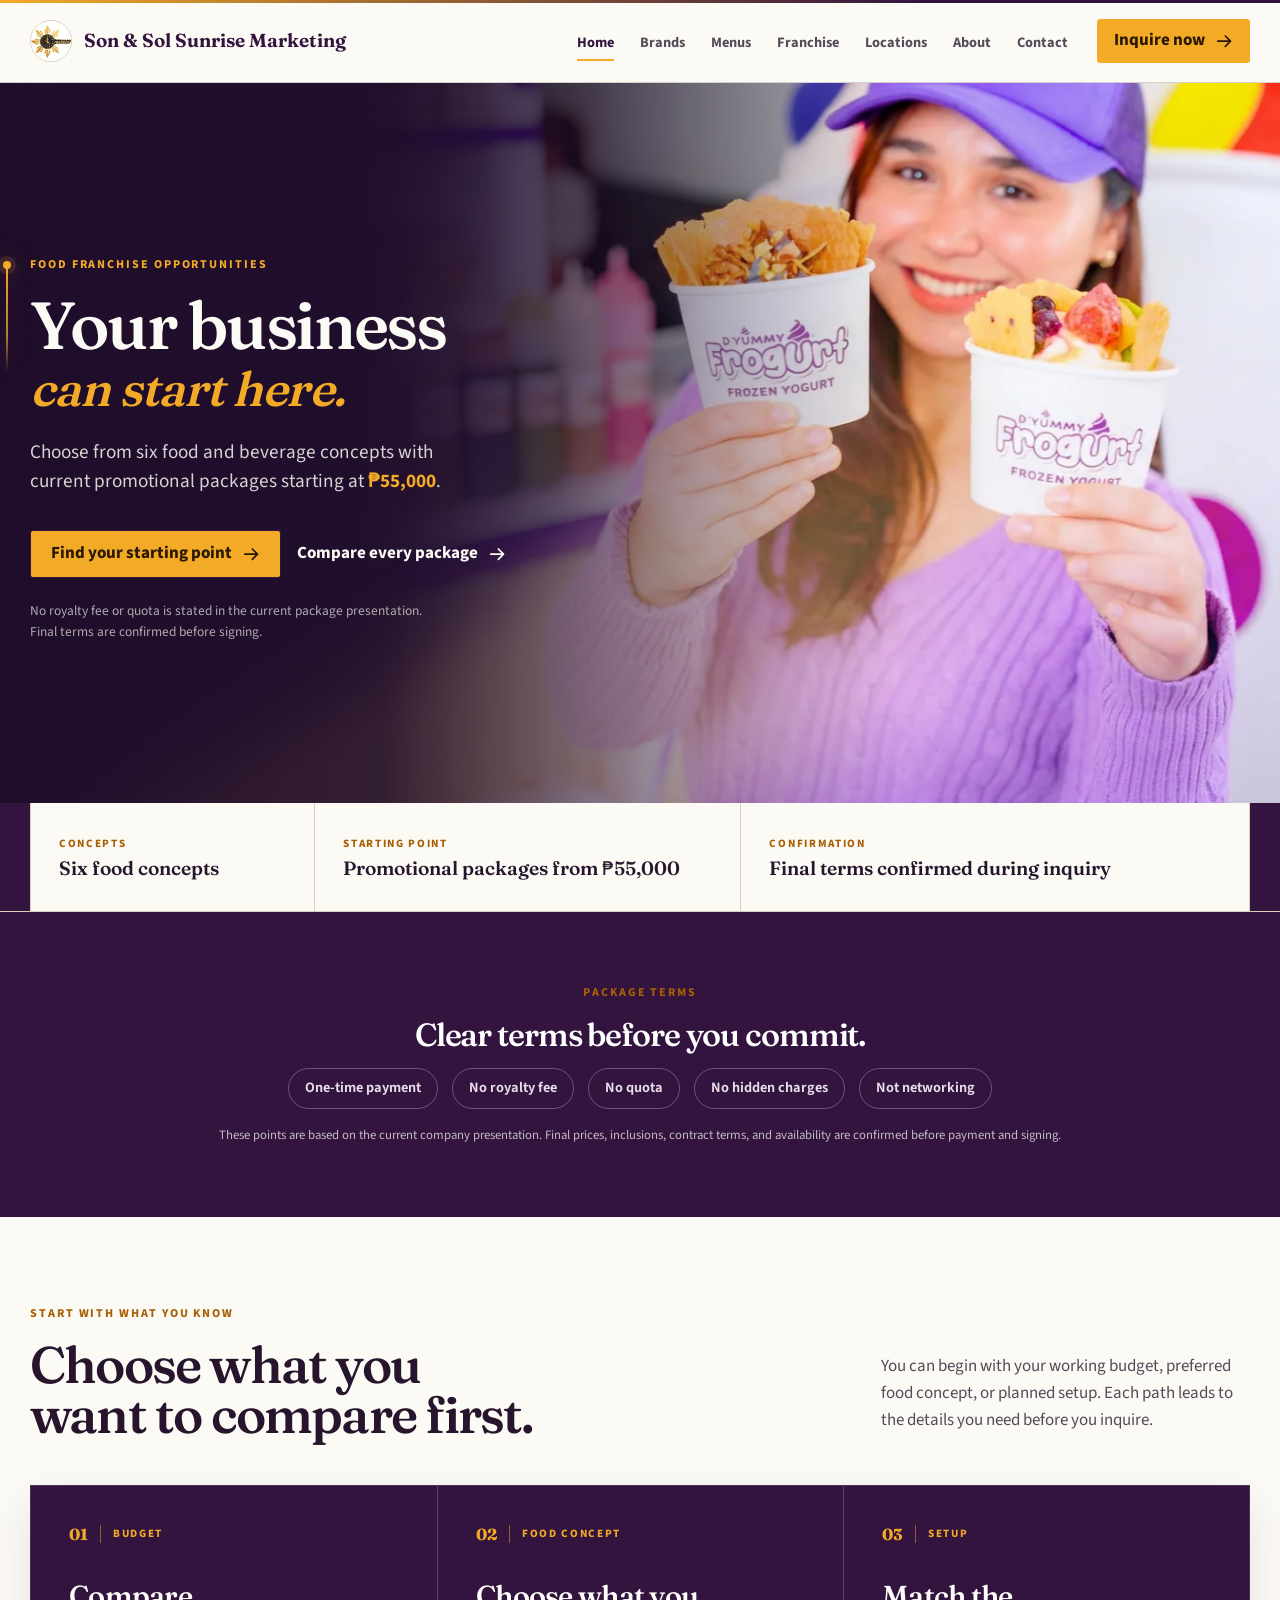
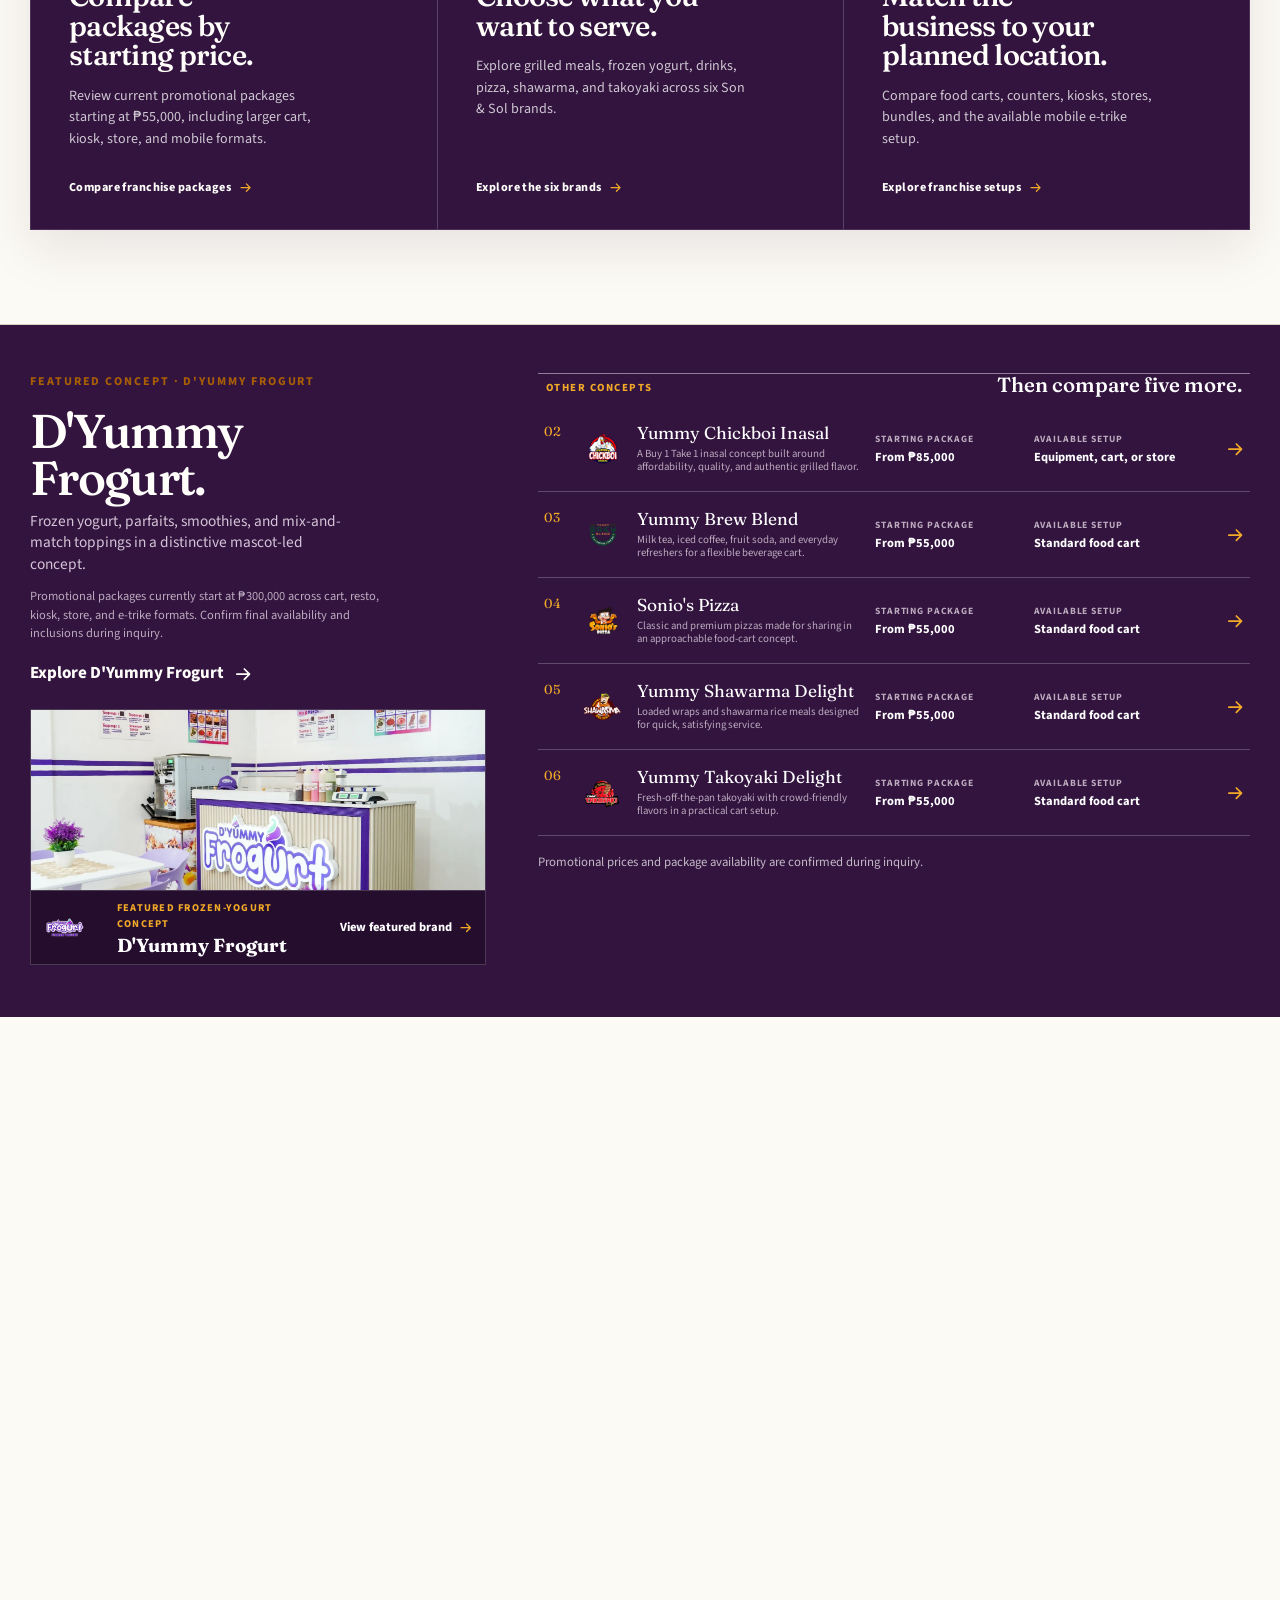
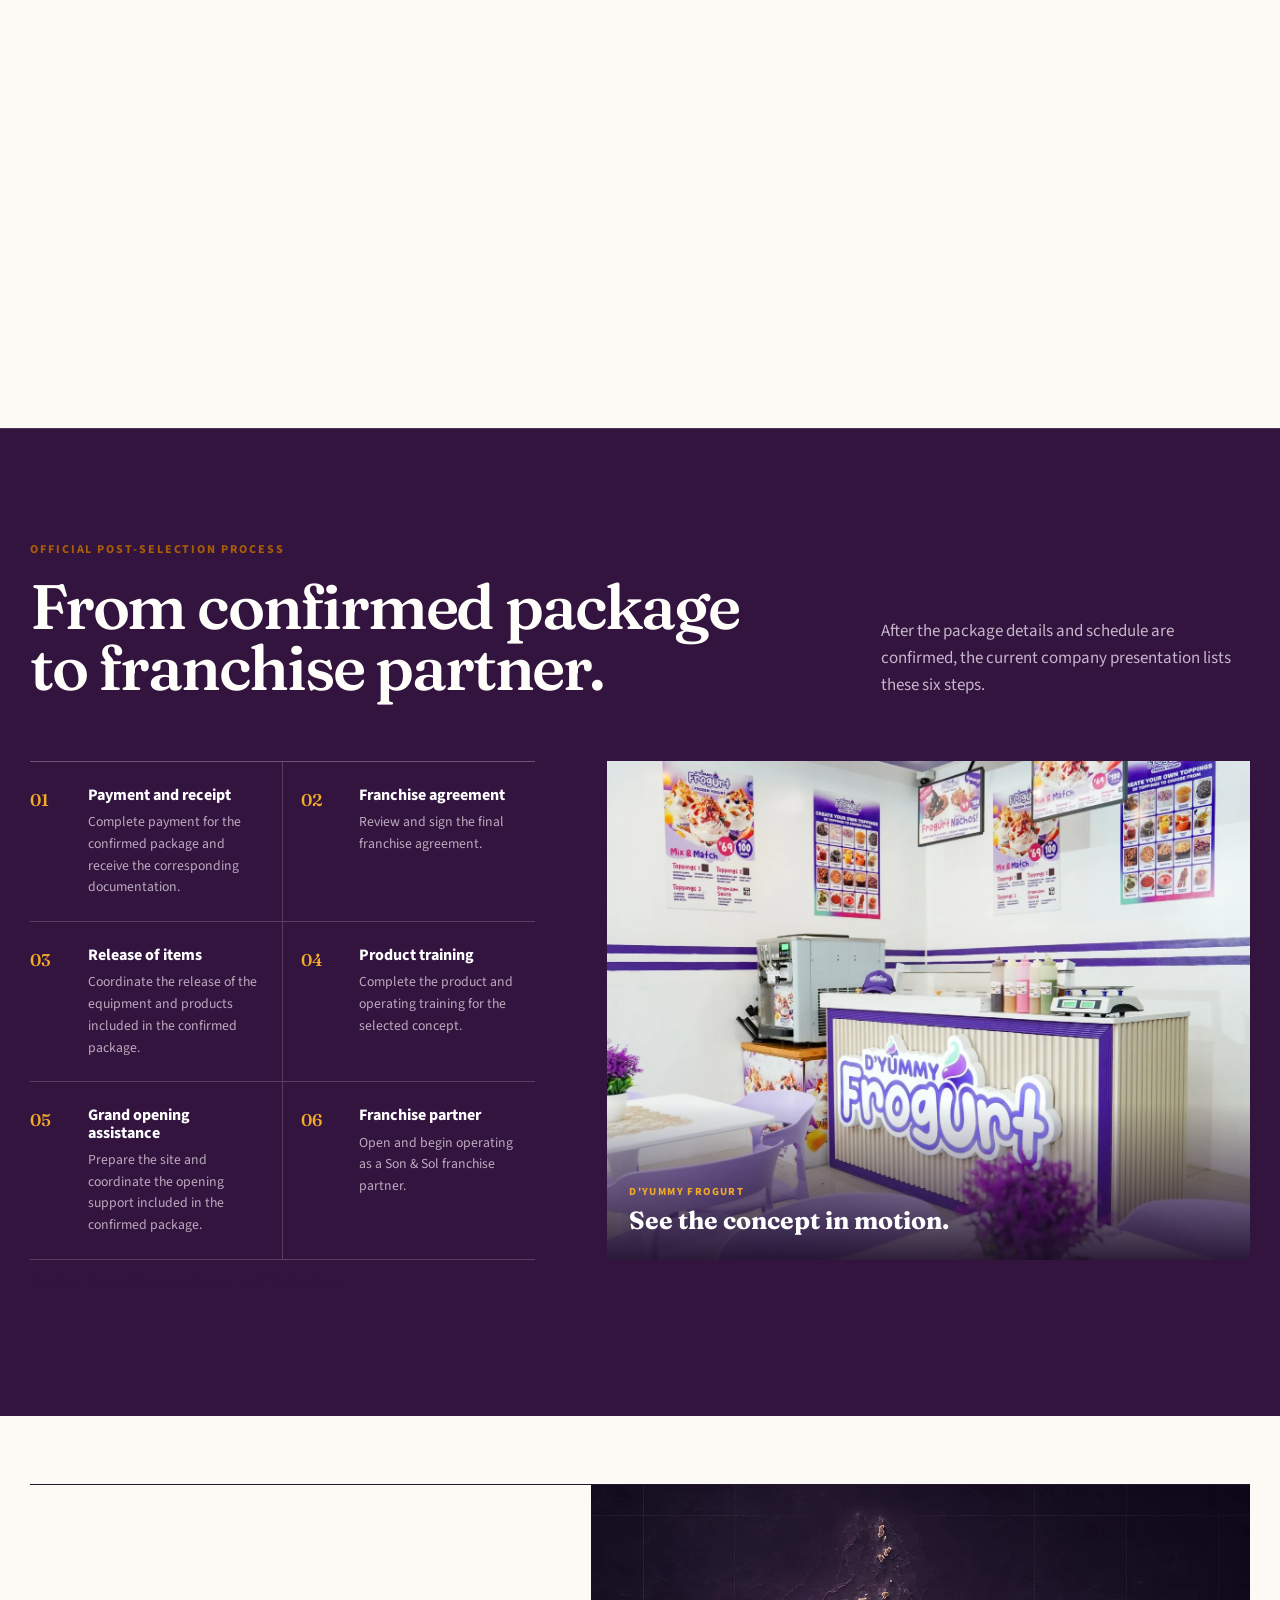
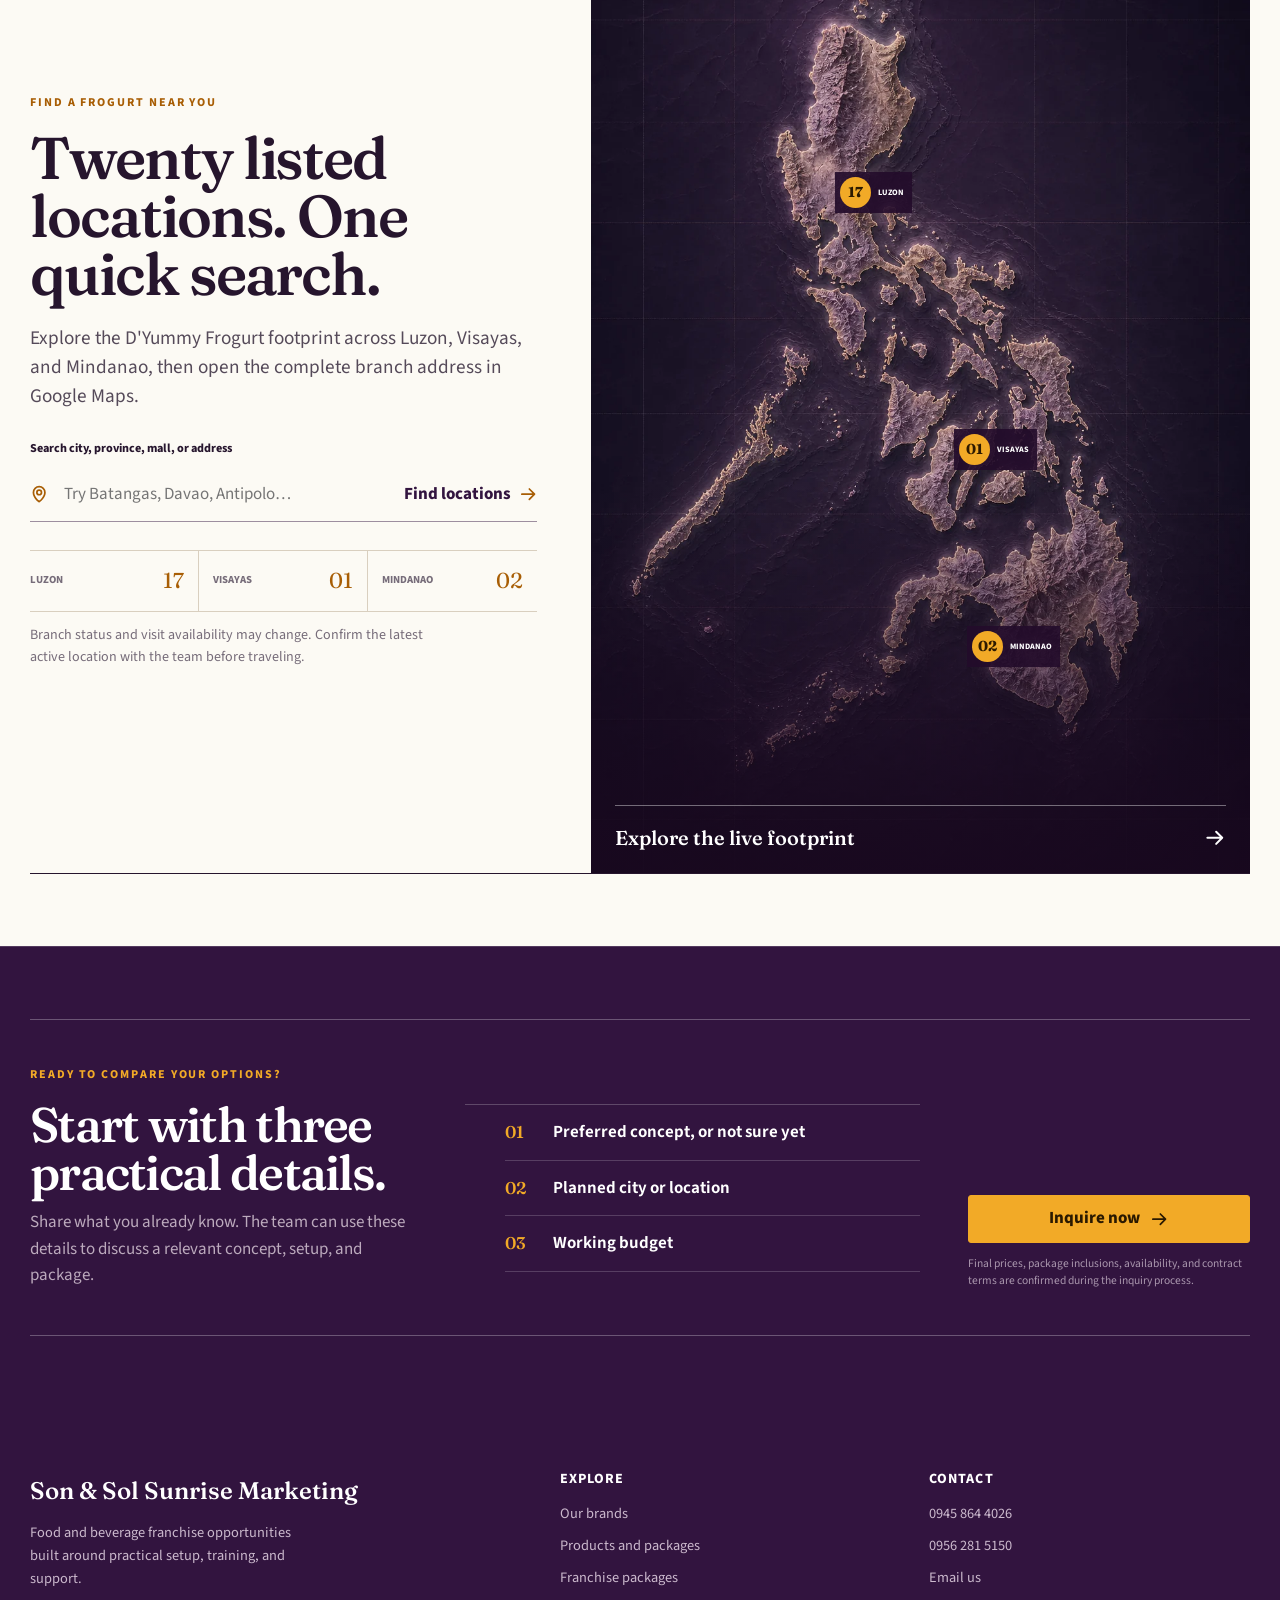
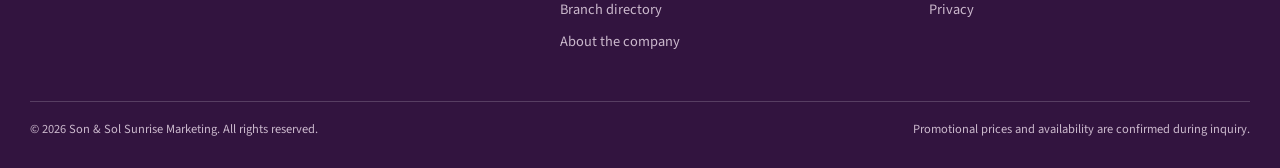
==== commit 760d8b85: "update: sync latest website changes 2026-07-23" ====
--- a/index.html
+++ b/index.html
@@ -5,7 +5,7 @@
 <meta name="viewport" content="width=device-width, initial-scale=1" />
 <title>Son &amp; Sol Sunrise Marketing | Food Franchise Philippines</title>
 <meta name="description" content="Explore six food and beverage franchise concepts with current packages starting at P55,000, training, marketing support, no royalty fee, and no quota." />
-<meta name="robots" content="noindex, nofollow" />
+<meta name="robots" content="index, follow" />
 
 <meta property="og:title" content="Son &amp; Sol Sunrise Marketing | Food Franchise Philippines" />
 <meta property="og:description" content="Explore six food and beverage franchise concepts with current packages starting at P55,000, training, marketing support, no royalty fee, and no quota." />
@@ -24,7 +24,7 @@
 <link rel="icon" href="assets/img/logo-company.jpg" />
 <link rel="preload" href="assets/fonts/fraunces-variable.woff2" as="font" type="font/woff2" crossorigin />
 <link rel="preload" href="assets/fonts/source-sans-3-variable.woff2" as="font" type="font/woff2" crossorigin />
-<link rel="stylesheet" href="assets/css/site.css?v=20260722-sunrise" />
+  <link rel="stylesheet" href="assets/css/site.css?v=20260723-inquiry-modal-2" />
 
 
 </head>
@@ -42,12 +42,12 @@
     <nav class="main-nav" id="main-nav" aria-label="Primary navigation" data-nav>
       <a class="nav-link active" aria-current="page" href="index.html">Home</a>
       <a class="nav-link " href="brands/index.html">Brands</a>
-      <a class="nav-link " href="products/index.html">Products</a>
+      <a class="nav-link " href="products/index.html">Menus</a>
       <a class="nav-link " href="franchise/index.html">Franchise</a>
-      <a class="nav-link " href="branches/index.html">Branches</a>
+      <a class="nav-link " href="branches/index.html">Locations</a>
       <a class="nav-link " href="about/index.html">About</a>
       <a class="nav-link " href="contact/index.html">Contact</a>
-      <a class="btn btn-gold header-cta" href="contact/index.html#franchise-inquiry">Start your franchise <svg class="icon"><use href="assets/icons.svg#i-arrow-right" /></svg></a>
+      <a class="btn btn-gold header-cta" href="contact/index.html#franchise-inquiry">Inquire now <svg class="icon"><use href="assets/icons.svg#i-arrow-right" /></svg></a>
     </nav>
   </div>
 </header>
@@ -61,7 +61,7 @@
       <div class="cinematic-copy">
         <span class="cinematic-horizon" aria-hidden="true"></span>
         <span class="kicker">Food franchise opportunities</span>
-        <h1><span>Your negosyo</span><span>can start here.</span></h1>
+        <h1><span>Your business</span> <span>can start here.</span></h1>
         <p class="lede">Choose from six food and beverage concepts with current promotional packages starting at <strong>₱55,000</strong>.</p>
         <div class="hero-actions cinematic-actions">
           <a class="btn btn-primary" href="#start-path">Find your starting point <svg class="icon"><use href="assets/icons.svg#i-arrow-right" /></svg></a>
@@ -78,94 +78,102 @@
   </div>
 </section>
 
+<section class="section-sm home-hook" data-reveal-section aria-labelledby="home-hook-title">
+  <div class="wrap">
+    <span class="kicker">Package terms</span>
+    <h2 id="home-hook-title" class="home-hook-title">Clear terms before you commit.</h2>
+    <ul class="home-hook-list">
+      <li>One-time payment</li><li>No royalty fee</li><li>No quota</li>
+      <li>No hidden charges</li><li>Not networking</li>
+    </ul>
+    <p class="home-hook-note">These points are based on the current company presentation. Final prices, inclusions, contract terms, and availability are confirmed before payment and signing.</p>
+  </div>
+</section>
+
 <section class="section start-path" id="start-path" data-start-path data-reveal-section aria-labelledby="start-path-title">
   <div class="wrap">
     <div class="section-heading-row">
-      <div><span class="kicker">Begin with what you know</span><h2 id="start-path-title">Find a practical way in.</h2></div>
-      <p>You do not need every answer today. Start with the question that is easiest for you, then compare the details before you inquire.</p>
-    </div>
-    <div class="path-options">
-      <a class="path-option decision-panel decision-panel-budget" href="franchise/index.html#packages">
-        <img src="assets/img/products/standard-brew.webp" alt="Yummy Brew Blend standard food-cart package" loading="lazy" />
-        <span class="decision-panel-index">01</span>
-        <span class="decision-panel-copy"><small>Budget</small><strong>Start with your budget</strong><span>Compare current promotional packages from ₱55,000 to larger kiosk and store formats.</span><b>Compare packages</b></span>
-        <svg class="icon"><use href="assets/icons.svg#i-arrow-right" /></svg>
-      </a>
-      <a class="path-option decision-panel decision-panel-concept" href="#brands">
-        <img src="assets/img/products/frogurt-products.webp" alt="Three D'Yummy Frogurt cups with fruit, cereal, and sauce toppings" loading="lazy" />
-        <span class="decision-panel-index">02</span>
-        <span class="decision-panel-copy"><small>Concept</small><strong>Start with a food concept</strong><span>Choose from drinks, pizza, shawarma, takoyaki, grilled meals, or frozen yogurt.</span><b>Meet six brands</b></span>
-        <svg class="icon"><use href="assets/icons.svg#i-arrow-right" /></svg>
-      </a>
-      <a class="path-option decision-panel decision-panel-format" href="products/index.html#standard-carts">
-        <img src="assets/img/products/frogurt-etrike.webp" alt="D'Yummy Frogurt mobile e-trike franchise setup" loading="lazy" />
-        <span class="decision-panel-index">03</span>
-        <span class="decision-panel-copy"><small>Format</small><strong>Start with a format</strong><span>Explore carts, counters, kiosks, stores, bundles, and a mobile e-trike setup.</span><b>Explore setups</b></span>
-        <svg class="icon"><use href="assets/icons.svg#i-arrow-right" /></svg>
-      </a>
-    </div>
-  </div>
-</section>
-
-<section class="section brand-directory" id="brands" data-reveal-section aria-labelledby="brand-choice-title">
+      <div><span class="kicker">Start with what you know</span><h2 id="start-path-title">Choose what you want to compare first.</h2></div>
+      <p>You can begin with your working budget, preferred food concept, or planned setup. Each path leads to the details you need before you inquire.</p>
+    </div>
+    <div class="start-path-rail" aria-label="Choose how to compare franchise options">
+      <a class="start-choice" href="franchise/index.html#packages">
+        <span class="start-choice-heading"><span class="start-choice-index">01</span><span class="start-choice-label">Budget</span></span>
+        <strong>Compare packages by starting price.</strong>
+        <span class="start-choice-description">Review current promotional packages starting at ₱55,000, including larger cart, kiosk, store, and mobile formats.</span>
+        <span class="start-choice-action">Compare franchise packages <svg class="icon"><use href="assets/icons.svg#i-arrow-right" /></svg></span>
+      </a>
+      <a class="start-choice" href="brands/index.html">
+        <span class="start-choice-heading"><span class="start-choice-index">02</span><span class="start-choice-label">Food concept</span></span>
+        <strong>Choose what you want to serve.</strong>
+        <span class="start-choice-description">Explore grilled meals, frozen yogurt, drinks, pizza, shawarma, and takoyaki across six Son &amp; Sol brands.</span>
+        <span class="start-choice-action">Explore the six brands <svg class="icon"><use href="assets/icons.svg#i-arrow-right" /></svg></span>
+      </a>
+      <a class="start-choice" href="franchise/index.html#package-formats">
+        <span class="start-choice-heading"><span class="start-choice-index">03</span><span class="start-choice-label">Setup</span></span>
+        <strong>Match the business to your planned location.</strong>
+        <span class="start-choice-description">Compare food carts, counters, kiosks, stores, bundles, and the available mobile e-trike setup.</span>
+        <span class="start-choice-action">Explore franchise setups <svg class="icon"><use href="assets/icons.svg#i-arrow-right" /></svg></span>
+      </a>
+    </div>
+  </div>
+</section>
+
+<section class="section brand-directory brand-directory-compact" id="featured-frogurt" data-featured-frogurt data-reveal-section aria-labelledby="brand-directory-title">
   <div class="wrap brand-directory-grid">
     <div class="brand-directory-intro">
-      <span class="kicker">Choose your concept</span>
-      <h2 id="brand-choice-title">Six brands.<br />One clear comparison.</h2>
-      <p class="lede">See the starting package and available format before opening the full brand story.</p>
+      <span class="kicker">Featured concept · D'Yummy Frogurt</span>
+      <h2 id="brand-directory-title">D'Yummy Frogurt.</h2>
+      <p class="lede">Frozen yogurt, parfaits, smoothies, and mix-and-match toppings in a distinctive mascot-led concept.</p>
+      <p>Promotional packages currently start at ₱300,000 across cart, resto, kiosk, store, and e-trike formats. Confirm final availability and inclusions during inquiry.</p>
+      <a class="btn btn-link" href="brands/dyummy-frogurt/index.html">Explore D'Yummy Frogurt <svg class="icon"><use href="assets/icons.svg#i-arrow-right" /></svg></a>
       <figure class="brand-spotlight" data-brand-spotlight>
-        <div class="brand-spotlight-media"><img src="assets/img/products/chickboi-products.webp" alt="Yummy Chickboi Inasal product menu" data-spotlight-image loading="lazy" /></div>
+        <div class="brand-spotlight-media"><img src="assets/img/frogurt-feature-store.webp" alt="D'Yummy Frogurt store counter and frozen-yogurt equipment" loading="lazy" data-spotlight-image /></div>
         <figcaption>
-          <img src="assets/img/brand-logo-chickboi.webp" alt="" data-spotlight-logo loading="lazy" />
-          <span><small data-spotlight-category>Grilled meals</small><strong data-spotlight-name>Yummy Chickboi Inasal</strong></span>
-          <a href="brands/yummy-chickboi-inasal/index.html" data-spotlight-link>View brand <svg class="icon"><use href="assets/icons.svg#i-arrow-right" /></svg></a>
+          <img src="assets/img/brand-logo-frogurt.webp" alt="" loading="lazy" data-spotlight-logo />
+          <span><small data-spotlight-category>Featured frozen-yogurt concept</small><strong data-spotlight-name>D'Yummy Frogurt</strong></span>
+          <a href="brands/dyummy-frogurt/index.html" data-spotlight-link>View featured brand <svg class="icon"><use href="assets/icons.svg#i-arrow-right" /></svg></a>
         </figcaption>
       </figure>
-      <a class="btn btn-link" href="brands/index.html">Compare all brand details <svg class="icon"><use href="assets/icons.svg#i-arrow-right" /></svg></a>
-    </div>
-    <div class="home-brand-list">
-      <a class="home-brand-row" href="brands/yummy-chickboi-inasal/index.html" data-spotlight-image="assets/img/products/chickboi-products.webp" data-spotlight-logo="assets/img/brand-logo-chickboi.webp" data-spotlight-name="Yummy Chickboi Inasal" data-spotlight-category="Grilled meals">
-  <span class="home-brand-index">01</span>
-  <span class="home-brand-identity"><img src="assets/img/brand-logo-chickboi.webp" alt="" loading="lazy" /><span class="home-brand-name">Yummy Chickboi Inasal</span></span>
+    </div>
+    <div class="home-brand-list" aria-label="Son and Sol brand comparison">
+      <div class="home-brand-list-heading"><span>Other concepts</span><strong>Then compare five more.</strong></div>
+      <a class="home-brand-row" href="brands/yummy-chickboi-inasal/index.html">
+  <span class="home-brand-index">02</span>
+  <span class="home-brand-identity"><img src="assets/img/brand-logo-chickboi.webp" alt="" loading="lazy" /><span class="home-brand-copy"><span class="home-brand-name">Yummy Chickboi Inasal</span><small class="home-brand-summary">A Buy 1 Take 1 inasal concept built around affordability, quality, and authentic grilled flavor.</small></span></span>
   <span class="home-brand-detail"><small>Starting package</small><strong>From ₱85,000</strong></span>
   <span class="home-brand-detail home-brand-format"><small>Available setup</small><strong>Equipment, cart, or store</strong></span>
   <svg class="icon"><use href="assets/icons.svg#i-arrow-right" /></svg>
 </a>
-<a class="home-brand-row" href="brands/dyummy-frogurt/index.html" data-spotlight-image="assets/img/products/frogurt-products.webp" data-spotlight-logo="assets/img/brand-logo-frogurt.webp" data-spotlight-name="D&#39;Yummy Frogurt" data-spotlight-category="Frozen yogurt">
-  <span class="home-brand-index">02</span>
-  <span class="home-brand-identity"><img src="assets/img/brand-logo-frogurt.webp" alt="" loading="lazy" /><span class="home-brand-name">D&#39;Yummy Frogurt</span></span>
-  <span class="home-brand-detail"><small>Starting package</small><strong>From ₱300,000</strong></span>
-  <span class="home-brand-detail home-brand-format"><small>Available setup</small><strong>Cart, resto, kiosk, store, or e-trike</strong></span>
-  <svg class="icon"><use href="assets/icons.svg#i-arrow-right" /></svg>
-</a>
-<a class="home-brand-row" href="brands/yummy-brew-blend/index.html" data-spotlight-image="assets/img/products/brew-milk-tea.webp" data-spotlight-logo="assets/img/brand-logo-brew.webp" data-spotlight-name="Yummy Brew Blend" data-spotlight-category="Tea and coffee">
+<a class="home-brand-row" href="brands/yummy-brew-blend/index.html">
   <span class="home-brand-index">03</span>
-  <span class="home-brand-identity"><img src="assets/img/brand-logo-brew.webp" alt="" loading="lazy" /><span class="home-brand-name">Yummy Brew Blend</span></span>
+  <span class="home-brand-identity"><img src="assets/img/brand-logo-brew.webp" alt="" loading="lazy" /><span class="home-brand-copy"><span class="home-brand-name">Yummy Brew Blend</span><small class="home-brand-summary">Milk tea, iced coffee, fruit soda, and everyday refreshers for a flexible beverage cart.</small></span></span>
   <span class="home-brand-detail"><small>Starting package</small><strong>From ₱55,000</strong></span>
   <span class="home-brand-detail home-brand-format"><small>Available setup</small><strong>Standard food cart</strong></span>
   <svg class="icon"><use href="assets/icons.svg#i-arrow-right" /></svg>
 </a>
-<a class="home-brand-row" href="brands/sonios-pizza/index.html" data-spotlight-image="assets/img/products/pizza-products.webp" data-spotlight-logo="assets/img/brand-logo-pizza.webp" data-spotlight-name="Sonio&#39;s Pizza" data-spotlight-category="Pizza">
+<a class="home-brand-row" href="brands/sonios-pizza/index.html">
   <span class="home-brand-index">04</span>
-  <span class="home-brand-identity"><img src="assets/img/brand-logo-pizza.webp" alt="" loading="lazy" /><span class="home-brand-name">Sonio&#39;s Pizza</span></span>
+  <span class="home-brand-identity"><img src="assets/img/brand-logo-pizza.webp" alt="" loading="lazy" /><span class="home-brand-copy"><span class="home-brand-name">Sonio&#39;s Pizza</span><small class="home-brand-summary">Classic and premium pizzas made for sharing in an approachable food-cart concept.</small></span></span>
   <span class="home-brand-detail"><small>Starting package</small><strong>From ₱55,000</strong></span>
   <span class="home-brand-detail home-brand-format"><small>Available setup</small><strong>Standard food cart</strong></span>
   <svg class="icon"><use href="assets/icons.svg#i-arrow-right" /></svg>
 </a>
-<a class="home-brand-row" href="brands/yummy-shawarma-delight/index.html" data-spotlight-image="assets/img/products/shawarma-products.webp" data-spotlight-logo="assets/img/brand-logo-shawarma.webp" data-spotlight-name="Yummy Shawarma Delight" data-spotlight-category="Wraps and rice meals">
+<a class="home-brand-row" href="brands/yummy-shawarma-delight/index.html">
   <span class="home-brand-index">05</span>
-  <span class="home-brand-identity"><img src="assets/img/brand-logo-shawarma.webp" alt="" loading="lazy" /><span class="home-brand-name">Yummy Shawarma Delight</span></span>
+  <span class="home-brand-identity"><img src="assets/img/brand-logo-shawarma.webp" alt="" loading="lazy" /><span class="home-brand-copy"><span class="home-brand-name">Yummy Shawarma Delight</span><small class="home-brand-summary">Loaded wraps and shawarma rice meals designed for quick, satisfying service.</small></span></span>
   <span class="home-brand-detail"><small>Starting package</small><strong>From ₱55,000</strong></span>
   <span class="home-brand-detail home-brand-format"><small>Available setup</small><strong>Standard food cart</strong></span>
   <svg class="icon"><use href="assets/icons.svg#i-arrow-right" /></svg>
 </a>
-<a class="home-brand-row" href="brands/yummy-takoyaki-delight/index.html" data-spotlight-image="assets/img/products/takoyaki-products.webp" data-spotlight-logo="assets/img/brand-logo-takoyaki.webp" data-spotlight-name="Yummy Takoyaki Delight" data-spotlight-category="Japanese street food">
+<a class="home-brand-row" href="brands/yummy-takoyaki-delight/index.html">
   <span class="home-brand-index">06</span>
-  <span class="home-brand-identity"><img src="assets/img/brand-logo-takoyaki.webp" alt="" loading="lazy" /><span class="home-brand-name">Yummy Takoyaki Delight</span></span>
+  <span class="home-brand-identity"><img src="assets/img/brand-logo-takoyaki.webp" alt="" loading="lazy" /><span class="home-brand-copy"><span class="home-brand-name">Yummy Takoyaki Delight</span><small class="home-brand-summary">Fresh-off-the-pan takoyaki with crowd-friendly flavors in a practical cart setup.</small></span></span>
   <span class="home-brand-detail"><small>Starting package</small><strong>From ₱55,000</strong></span>
   <span class="home-brand-detail home-brand-format"><small>Available setup</small><strong>Standard food cart</strong></span>
   <svg class="icon"><use href="assets/icons.svg#i-arrow-right" /></svg>
 </a>
+      <p class="home-hook-note">Promotional prices and package availability are confirmed during inquiry.</p>
     </div>
   </div>
 </section>
@@ -173,75 +181,96 @@
 <section class="section home-products-preview" data-reveal-section aria-labelledby="home-products-title">
   <div class="wrap">
     <div class="section-heading-row">
-      <div><span class="kicker">See the offer</span><h2 id="home-products-title">Know what you can serve.</h2></div>
-      <div><p>Browse real menu boards and package visuals before deciding which concept fits your location.</p><a class="btn btn-link" href="products/index.html">Explore products and packages <svg class="icon"><use href="assets/icons.svg#i-arrow-right" /></svg></a></div>
+      <div><span class="kicker">Featured menu and formats</span><h2 id="home-products-title">Start with D'Yummy Frogurt products.</h2></div>
+      <p>See the featured products and available formats first. Product selections, equipment, and inclusions vary by package and are confirmed before you proceed.</p>
     </div>
     <div class="home-product-cards">
-      <a href="products/index.html#menus" class="home-product-card home-product-card-primary">
-        <img src="assets/img/products/brew-milk-tea.webp" alt="Yummy Brew Blend milk tea menu" loading="lazy" />
-        <span><small>Menu story 01</small><b>Milk tea</b><em>Yummy Brew Blend menu</em></span>
-      </a>
-      <a href="products/index.html#menus" class="home-product-card">
-        <img src="assets/img/products/brew-iced-coffee.webp" alt="Yummy Brew Blend iced coffee menu" loading="lazy" />
-        <span><small>Menu story 02</small><b>Iced coffee</b><em>Yummy Brew Blend menu</em></span>
-      </a>
-      <a href="products/index.html#frogurt" class="home-product-card home-product-card-wide">
-        <img src="assets/img/products/frogurt-starter.webp" alt="D'Yummy Frogurt starter franchise package" loading="lazy" />
-        <span><small>Format story 03</small><b>Frogurt formats</b><em>From starter counter to mobile e-trike</em></span>
-      </a>
-    </div>
+      <a class="home-product-card home-product-card-primary" href="products/index.html#frogurt">
+        <img class="home-product-image-frogurt" src="assets/img/frogurt-feature-products.webp" alt="Three D'Yummy Frogurt cups with fruit, cereal, and waffle toppings" loading="lazy" />
+        <span><small>Featured frozen-yogurt menu</small><b>Frogurt, parfaits, smoothies, and toppings.</b><em>Start with the products behind D'Yummy Frogurt.</em></span>
+      </a>
+      <a class="home-product-card home-product-card-wide" href="products/index.html#frogurt">
+        <img src="assets/img/products/frogurt-products.webp" alt="D'Yummy Frogurt cups with fruit, cereal, and sauce toppings" loading="lazy" />
+        <span><small>Mix-and-match products</small><b>Build colorful cups with varied toppings and sauces.</b><em>Review the current Frogurt product presentation.</em></span>
+      </a>
+      <a class="home-product-card" href="franchise/index.html#frogurt-packages">
+        <img src="assets/img/products/frogurt-etrike.webp" alt="D'Yummy Frogurt mobile e-trike business setup" loading="lazy" />
+        <span><small>Multiple business formats</small><b>Cart, resto, kiosk, store, and e-trike.</b><em>Compare the available Frogurt setup options.</em></span>
+      </a>
+    </div>
+    <p class="home-hook-note"><strong>Business setups:</strong> Food carts, counters, kiosks, stores, bundles, and the available e-trike format.</p>
+    <a class="btn btn-link" href="products/index.html#frogurt">Explore D'Yummy Frogurt products <svg class="icon"><use href="assets/icons.svg#i-arrow-right" /></svg></a>
   </div>
 </section>
 
 <section class="section ownership" data-reveal-section aria-labelledby="ownership-title">
   <div class="wrap">
     <div class="section-heading-row">
-      <div><span class="kicker">Official six-step process</span><h2 id="ownership-title">From payment to franchise partner.</h2></div>
-      <p>The updated company presentation lists these post-selection steps. Package details and schedule are confirmed before payment.</p>
+      <div><span class="kicker">Official post-selection process</span><h2 id="ownership-title">From confirmed package to franchise partner.</h2></div>
+      <p>After the package details and schedule are confirmed, the current company presentation lists these six steps.</p>
     </div>
     <div class="ownership-grid">
       <div class="ownership-path" data-sunrise-path>
-        <article class="ownership-step"><b>01</b><div><h3>Payment and receipt</h3><p>Complete payment for the confirmed package and receive documentation.</p></div></article>
-        <article class="ownership-step"><b>02</b><div><h3>Signing of franchise agreement</h3><p>Review and sign the final franchise agreement.</p></div></article>
-        <article class="ownership-step"><b>03</b><div><h3>Release of items</h3><p>Coordinate the release of package equipment and products.</p></div></article>
-        <article class="ownership-step"><b>04</b><div><h3>Product training</h3><p>Complete the product and operating training for your concept.</p></div></article>
-        <article class="ownership-step"><b>05</b><div><h3>Grand opening assistance</h3><p>Prepare the site and coordinate opening support.</p></div></article>
-        <article class="ownership-step"><b>06</b><div><h3>Franchise partner</h3><p>Open as a Son & Sol franchise partner.</p></div></article>
-      </div>
-      <figure class="ownership-photo" data-ownership-photo><img src="assets/img/branch-antipolo.webp" alt="D'Yummy Frogurt franchise partners at the Robinson Homes East Antipolo grand opening" loading="lazy" /><figcaption><span>Grand opening</span><strong>Robinson Homes East Antipolo</strong></figcaption></figure>
-    </div>
-  </div>
-</section>
-
-<section class="section evidence" data-reveal-section aria-labelledby="evidence-title">
-  <div class="wrap evidence-grid">
-    <div class="evidence-copy">
-      <span class="kicker">Proof from real places</span>
-      <h2 id="evidence-title">See the work beyond the package list.</h2>
-      <p class="lede">The company presentation documents openings and partner locations across Luzon and Bohol. Ask for the latest active-branch roster before visiting.</p>
-      <ul class="support-list">
-        <li><svg class="icon"><use href="assets/icons.svg#i-check-circle" /></svg><span><strong>Product training</strong> based on the selected concept and package.</span></li>
-        <li><svg class="icon"><use href="assets/icons.svg#i-check-circle" /></svg><span><strong>Costing guidance</strong> for practical pricing and preparation.</span></li>
-        <li><svg class="icon"><use href="assets/icons.svg#i-check-circle" /></svg><span><strong>Marketing support</strong> according to the confirmed package.</span></li>
-      </ul>
-      <a class="btn btn-link" href="about/index.html#branches">See the company story and branches <svg class="icon"><use href="assets/icons.svg#i-arrow-right" /></svg></a>
-    </div>
-    <div class="evidence-photos">
-      <figure><img src="assets/img/branch-bacoor.webp" alt="D'Yummy Frogurt franchise partners at a Bacoor City branch opening" loading="lazy" /><figcaption>Molino 5, Bacoor City, Cavite</figcaption></figure>
-      <figure><img src="assets/img/branch-batangas.webp" alt="D'Yummy Frogurt team at a Batangas City grand opening" loading="lazy" /><figcaption>CityMall Batangas City</figcaption></figure>
+        <article class="ownership-step"><b>01</b><div><h3>Payment and receipt</h3><p>Complete payment for the confirmed package and receive the corresponding documentation.</p></div></article>
+        <article class="ownership-step"><b>02</b><div><h3>Franchise agreement</h3><p>Review and sign the final franchise agreement.</p></div></article>
+        <article class="ownership-step"><b>03</b><div><h3>Release of items</h3><p>Coordinate the release of the equipment and products included in the confirmed package.</p></div></article>
+        <article class="ownership-step"><b>04</b><div><h3>Product training</h3><p>Complete the product and operating training for the selected concept.</p></div></article>
+        <article class="ownership-step"><b>05</b><div><h3>Grand opening assistance</h3><p>Prepare the site and coordinate the opening support included in the confirmed package.</p></div></article>
+        <article class="ownership-step"><b>06</b><div><h3>Franchise partner</h3><p>Open and begin operating as a Son &amp; Sol franchise partner.</p></div></article>
+      </div>
+      <figure class="ownership-photo">
+        <video data-ownership-video autoplay muted loop playsinline preload="metadata" poster="assets/img/frogurt-feature-store.webp" aria-describedby="ownership-video-caption">
+          <source src="assets/video/frogurt-ownership.mp4" type="video/mp4" />
+        </video>
+        <figcaption id="ownership-video-caption"><span>D'Yummy Frogurt</span><strong>See the concept in motion.</strong></figcaption>
+      </figure>
+    </div>
+    <a class="btn btn-link" href="franchise/index.html">Review franchise packages and inclusions <svg class="icon"><use href="assets/icons.svg#i-arrow-right" /></svg></a>
+  </div>
+</section>
+
+<section class="section evidence evidence-compact home-location-finder" id="real-locations" data-reveal-section aria-labelledby="evidence-title">
+  <div class="wrap">
+    <div class="home-location-feature">
+      <div class="home-location-copy">
+        <span class="kicker">Find a Frogurt near you</span>
+        <h2 id="evidence-title">Twenty listed locations. One quick search.</h2>
+        <p class="lede">Explore the D'Yummy Frogurt footprint across Luzon, Visayas, and Mindanao, then open the complete branch address in Google Maps.</p>
+        <form class="home-location-search" action="branches/index.html" method="get">
+          <label for="home-location-query">Search city, province, mall, or address</label>
+          <div>
+            <svg class="icon" aria-hidden="true"><use href="assets/icons.svg#i-map-pin" /></svg>
+            <input id="home-location-query" name="q" type="search" placeholder="Try Batangas, Davao, Antipolo…" />
+            <button type="submit">Find locations <svg class="icon" aria-hidden="true"><use href="assets/icons.svg#i-arrow-right" /></svg></button>
+          </div>
+        </form>
+        <dl class="home-location-counts" aria-label="Listed D'Yummy Frogurt locations by island group">
+          <div><dt>Luzon</dt><dd>17</dd></div>
+          <div><dt>Visayas</dt><dd>01</dd></div>
+          <div><dt>Mindanao</dt><dd>02</dd></div>
+        </dl>
+        <p class="evidence-note">Branch status and visit availability may change. Confirm the latest active location with the team before traveling.</p>
+      </div>
+      <a class="home-location-map" href="branches/index.html" aria-label="Explore the D'Yummy Frogurt regional footprint and address directory">
+        <img src="assets/img/philippines-franchise-map.webp" alt="Realistic relief map of the Philippine archipelago" loading="lazy" />
+        <span class="home-location-map-marker home-location-map-luzon"><b>17</b><small>Luzon</small></span>
+        <span class="home-location-map-marker home-location-map-visayas"><b>01</b><small>Visayas</small></span>
+        <span class="home-location-map-marker home-location-map-mindanao"><b>02</b><small>Mindanao</small></span>
+        <span class="home-location-map-action">Explore the live footprint <svg class="icon" aria-hidden="true"><use href="assets/icons.svg#i-arrow-right" /></svg></span>
+      </a>
     </div>
   </div>
 </section>
 
 <section class="section-sm inquiry-ready" id="inquiry-ready" data-reveal-section>
   <div class="wrap cta-band">
-    <div class="inquiry-ready-copy"><span class="kicker">Prepare before you send</span><h2>Bring three details to your inquiry.</h2><p>Your answers help the team discuss a relevant brand, format, and package.</p></div>
+    <div class="inquiry-ready-copy"><span class="kicker">Ready to compare your options?</span><h2>Start with three practical details.</h2><p>Share what you already know. The team can use these details to discuss a relevant concept, setup, and package.</p></div>
     <ol class="inquiry-prompts" aria-label="Details to prepare">
-      <li class="inquiry-prompt"><b>01</b><span>Preferred concept</span></li>
-      <li class="inquiry-prompt"><b>02</b><span>Planned location</span></li>
+      <li class="inquiry-prompt"><b>01</b><span>Preferred concept, or not sure yet</span></li>
+      <li class="inquiry-prompt"><b>02</b><span>Planned city or location</span></li>
       <li class="inquiry-prompt"><b>03</b><span>Working budget</span></li>
     </ol>
-    <div class="inquiry-ready-action"><a class="btn btn-gold" href="contact/index.html#franchise-inquiry">Prepare your inquiry <svg class="icon"><use href="assets/icons.svg#i-arrow-right" /></svg></a><small>Final packages and terms are confirmed during inquiry.</small></div>
+    <div class="inquiry-ready-action"><a class="btn btn-gold" href="contact/index.html#franchise-inquiry">Inquire now <svg class="icon"><use href="assets/icons.svg#i-arrow-right" /></svg></a><small>Final prices, package inclusions, availability, and contract terms are confirmed during the inquiry process.</small></div>
   </div>
 </section>
 
@@ -249,8 +278,9 @@
 
 <nav class="mobile-actions" aria-label="Quick contact">
   <a href="tel:09458644026"><svg class="icon"><use href="assets/icons.svg#i-phone" /></svg> Call</a>
-  <a href="https://www.facebook.com/share/1FS4cDK3SG/" target="_blank" rel="noopener"><svg class="icon"><use href="assets/icons.svg#i-facebook-logo" /></svg> Message</a>
-  <a href="contact/index.html#franchise-inquiry">Inquire <svg class="icon"><use href="assets/icons.svg#i-arrow-right" /></svg></a>
+  <!-- Owner gate: replace this verified email fallback only after the official Messenger username is confirmed. -->
+  <a href="mailto:sonandsolsunrisemarketingmain@gmail.com"><svg class="icon"><use href="assets/icons.svg#i-envelope-simple" /></svg> Email</a>
+  <a href="contact/index.html#franchise-inquiry">Inquire now <svg class="icon"><use href="assets/icons.svg#i-arrow-right" /></svg></a>
 </nav>
 
 <footer class="site-footer">
@@ -282,7 +312,135 @@
     </div>
   </div>
 </footer>
-<script src="assets/js/site.js?v=20260722-sunrise" defer></script>
+<dialog class="inquiry-modal" data-inquiry-modal aria-labelledby="inquiry-modal-title">
+  <div class="inquiry-modal-panel">
+    <div class="inquiry-modal-head">
+      <div><span class="kicker">Franchise inquiry</span><h2 id="inquiry-modal-title">Start your franchise inquiry.</h2></div>
+      <button class="inquiry-modal-close" type="button" data-inquiry-close aria-label="Close inquiry"><span aria-hidden="true">&times;</span></button>
+    </div>
+    <div class="conversation-workspace-grid">
+      <form class="conversation-form" data-inquiry-form data-compact-inquiry novalidate>
+        <div class="inquiry-progress" data-inquiry-progress>
+          <div class="inquiry-progress-status"><span data-step-status aria-live="polite">Step 1 of 3</span><strong>One clear step at a time.</strong></div>
+          <ol aria-label="Inquiry progress">
+            <li data-step-indicator="0" aria-current="step"><span>01</span><strong>About you</strong></li>
+            <li data-step-indicator="1"><span>02</span><strong>Business plan</strong></li>
+            <li data-step-indicator="2"><span>03</span><strong>Review</strong></li>
+          </ol>
+        </div>
+
+        <fieldset class="conversation-step contact-step" data-inquiry-step="about-you" data-step-panel="0" data-step-one-layout="contact-strip">
+          <legend tabindex="-1"><span>01</span><strong>Your contact details</strong></legend>
+          <div class="contact-step-summary">
+            <p>Tell the team who you are and where they can reply.</p>
+            <span><svg class="icon" aria-hidden="true"><use href="assets/icons.svg#i-seal-check" /></svg> Private until you choose a handoff.</span>
+          </div>
+          <div class="contact-step-grid" data-contact-step-grid>
+            <div class="conversation-field contact-step-field"><label for="name">Full name <span>Required</span></label><input id="name" name="name" required maxlength="100" autocomplete="name" placeholder="Juan Dela Cruz" aria-describedby="name-error" /><span class="field-error" id="name-error" data-field-error="name" aria-live="polite"></span></div>
+            <div class="conversation-field contact-step-field"><label for="phone">Mobile number <span>Required</span></label><input id="phone" name="phone" type="tel" required maxlength="15" autocomplete="tel" inputmode="tel" placeholder="09XX XXX XXXX" aria-describedby="phone-help phone-error" /><small id="phone-help">11 digits, starting with 09.</small><span class="field-error" id="phone-error" data-phone-error data-field-error="phone" aria-live="polite"></span></div>
+            <div class="conversation-field contact-step-field"><label for="email">Email <span>Optional</span></label><input id="email" name="email" type="email" maxlength="120" autocomplete="email" placeholder="you@email.com" aria-describedby="email-error" /><span class="field-error" id="email-error" data-field-error="email" aria-live="polite"></span></div>
+          </div>
+          <div class="contact-step-footer">
+            <p><strong>Next:</strong> your preferred brand, location, and budget.</p>
+            <div class="inquiry-step-actions inquiry-step-actions-forward"><button class="btn btn-primary" type="button" data-step-next>Continue <svg class="icon"><use href="assets/icons.svg#i-arrow-right" /></svg></button></div>
+          </div>
+        </fieldset>
+
+        <fieldset class="conversation-step" data-inquiry-step="business-plan" data-step-panel="1">
+          <legend tabindex="-1"><span>02</span><strong>Your planned business</strong></legend>
+          <p class="conversation-step-intro">The concept, location, and working budget you want to discuss.</p>
+          <div class="conversation-field"><label for="city">Planned city or municipality <span>Required</span></label><input id="city" name="city" required maxlength="100" placeholder="Where you plan to open" aria-describedby="city-error" /><span class="field-error" id="city-error" data-field-error="city" aria-live="polite"></span></div>
+          <div class="conversation-field conversation-brand-field" data-brand-group role="group" aria-labelledby="brand-group-label" aria-describedby="brand-help brand-error" aria-required="true">
+            <div class="conversation-field-label" id="brand-group-label">Interested brands <span>Required</span></div>
+            <p class="brand-choice-help" id="brand-help">Choose one or more concepts. Select “Not sure yet” if you want guidance.</p>
+            <div class="brand-choice-grid">
+              <label class="brand-choice"><input type="checkbox" name="brand" value="yummy-chickboi-inasal" data-brand-label="Yummy Chickboi Inasal" /><span><strong>Yummy Chickboi Inasal</strong><small>Select this concept</small></span></label>
+<label class="brand-choice"><input type="checkbox" name="brand" value="dyummy-frogurt" data-brand-label="D&#39;Yummy Frogurt" /><span><strong>D&#39;Yummy Frogurt</strong><small>Select this concept</small></span></label>
+<label class="brand-choice"><input type="checkbox" name="brand" value="yummy-brew-blend" data-brand-label="Yummy Brew Blend" /><span><strong>Yummy Brew Blend</strong><small>Select this concept</small></span></label>
+<label class="brand-choice"><input type="checkbox" name="brand" value="sonios-pizza" data-brand-label="Sonio&#39;s Pizza" /><span><strong>Sonio&#39;s Pizza</strong><small>Select this concept</small></span></label>
+<label class="brand-choice"><input type="checkbox" name="brand" value="yummy-shawarma-delight" data-brand-label="Yummy Shawarma Delight" /><span><strong>Yummy Shawarma Delight</strong><small>Select this concept</small></span></label>
+<label class="brand-choice"><input type="checkbox" name="brand" value="yummy-takoyaki-delight" data-brand-label="Yummy Takoyaki Delight" /><span><strong>Yummy Takoyaki Delight</strong><small>Select this concept</small></span></label>
+<label class="brand-choice brand-choice-unsure"><input type="checkbox" name="brand" value="not-sure" data-brand-label="Not sure yet" data-brand-unsure /><span><strong>Not sure yet</strong><small>Ask the team for guidance</small></span></label>
+            </div>
+            <span class="field-error" id="brand-error" data-brand-error data-field-error="brand" aria-live="polite"></span>
+          </div>
+          <div class="conversation-field"><label for="package">Package or budget <span>Optional</span></label><input id="package" name="package" maxlength="100" placeholder="e.g., Silver Food Cart or P135,000" /></div>
+          <label class="conversation-check"><input type="checkbox" name="capital" /><span><strong>My capital is ready.</strong><small>You can leave this unchecked if you prefer to discuss preparation first.</small></span></label>
+          <div class="inquiry-step-actions"><button class="btn btn-link" type="button" data-step-back>Back</button><button class="btn btn-primary" type="button" data-step-next>Continue to review <svg class="icon"><use href="assets/icons.svg#i-arrow-right" /></svg></button></div>
+        </fieldset>
+
+        <fieldset class="conversation-step" data-inquiry-step="review-consent" data-step-panel="2">
+          <legend tabindex="-1"><span>03</span><strong>Review and consent</strong></legend>
+          <p class="conversation-step-intro">Confirm how your details will be handled before preparing the message.</p>
+          <label class="conversation-check conversation-check-privacy"><input type="checkbox" name="privacy" required aria-describedby="privacy-error" /><span><strong>I understand how my inquiry details will be used.</strong><small>Read the <a href="privacy/index.html">privacy notice</a>. Nothing is automatically sent or stored by this website.</small><span class="field-error" id="privacy-error" data-field-error="privacy" aria-live="polite"></span></span></label>
+          <div class="inquiry-step-actions"><button class="btn btn-link" type="button" data-step-back>Back</button><button class="btn btn-gold conversation-submit" type="submit">Prepare inquiry <svg class="icon"><use href="assets/icons.svg#i-arrow-right" /></svg></button></div>
+          <p class="form-note">You decide whether to open an email draft or copy the prepared message.</p>
+        </fieldset>
+      </form>
+
+      <div class="contact-guidance-stack">
+        <aside class="inquiry-review-ledger" data-inquiry-review data-ready-panel aria-labelledby="review-title">
+          <div class="inquiry-review-heading"><span class="kicker">Your local draft</span><h2 id="review-title">Review before sending.</h2><p data-review-status role="status" aria-live="polite">Your details stay with you.</p></div>
+
+          <div class="review-state review-idle" data-review-idle>
+            <span>Nothing entered yet</span>
+            <p>Complete the form to build a reviewable inquiry in this browser.</p>
+          </div>
+
+          <div class="review-state review-draft" data-review-draft hidden>
+            <dl class="inquiry-draft-list">
+              <div><dt>Name</dt><dd data-draft-name>Not provided</dd></div>
+              <div><dt>Mobile</dt><dd data-draft-phone>Not provided</dd></div>
+              <div><dt>Location</dt><dd data-draft-city>Not provided</dd></div>
+              <div><dt>Brands</dt><dd data-draft-brand>Not selected</dd></div>
+              <div><dt>Package or budget</dt><dd data-draft-package>Not specified</dd></div>
+            </dl>
+            <p>Prepare the inquiry after reviewing these details.</p>
+          </div>
+
+          <div class="review-state review-needs-review" data-review-needs-review hidden>
+            <span>Details changed</span>
+            <p>Prepare the inquiry again so the email and copied message use your latest information.</p>
+          </div>
+
+          <div class="review-state review-prepared" data-review-prepared hidden>
+            <span>Inquiry prepared</span>
+            <p>Your final message is ready. Choose how you want to continue.</p>
+            <pre class="prepared-inquiry-preview" data-prepared-preview></pre>
+          </div>
+
+          <div class="review-state review-handed-off" data-review-handed-off hidden>
+            <span>Continue in your chosen channel</span>
+            <h3>One last step remains.</h3>
+            <p data-handoff-result>Your inquiry is ready outside this website. Send or paste it there to reach the Son &amp; Sol team.</p>
+            <div class="handoff-next">
+              <strong>What happens next</strong>
+              <ol>
+                <li>Send the prepared message in your chosen channel.</li>
+                <li>The team reviews your location, brand, and budget context.</li>
+                <li>A confirmed reply-time commitment will be published once approved by the owner.</li>
+              </ol>
+            </div>
+            <div class="owner-gated-channels" aria-label="Channels awaiting owner confirmation">
+              <span data-owner-gated-channel="messenger"><strong>Messenger</strong> Official username awaiting confirmation</span>
+              <span data-owner-gated-channel="sms"><strong>SMS</strong> Official SMS number awaiting confirmation</span>
+            </div>
+          </div>
+
+          <div class="inquiry-review-actions">
+            <a class="btn btn-primary" data-email-inquiry href="mailto:sonandsolsunrisemarketingmain@gmail.com">Open email app</a>
+            <button class="btn btn-outline" data-copy-inquiry type="button">Copy inquiry details</button>
+            <div class="copy-status" data-copy-status role="status" aria-live="polite"></div>
+            <textarea class="copy-fallback" data-copy-fallback readonly hidden aria-label="Prepared inquiry text"></textarea>
+          </div>
+        </aside>
+      </div>
+    </div>
+
+  </div>
+</dialog>
+<script src="assets/js/site.js?v=20260723-franchise-video" defer></script>
+<script src="assets/js/inquiry.js?v=20260723-inquiry-modal" defer></script>
 
 </body>
 </html>
--- a/assets/css/site.css
+++ b/assets/css/site.css
@@ -96,8 +96,9 @@
 .cinematic-layout{position:relative;z-index:3;min-height:720px;display:grid;grid-template-columns:minmax(0,.82fr) minmax(0,1.18fr);align-items:center}
 .cinematic-copy{position:relative;grid-column:1;max-width:610px;padding:70px 0 58px;color:var(--paper)}
 .cinematic-copy .kicker{color:var(--sun)}
-.cinematic-copy h1{max-width:8.6ch;margin-top:18px;color:var(--paper);font-size:clamp(4rem,6.7vw,6.9rem)}
+.cinematic-copy h1{max-width:11ch;margin-top:18px;color:var(--paper);font-size:clamp(3.4rem,5.2vw,5.25rem);letter-spacing:-.035em;text-wrap:balance}
 .cinematic-copy h1 span{display:block;transition:opacity .55s var(--ease),transform .55s var(--ease)}
+.cinematic-copy h1 span:last-child{margin-top:.12em;color:var(--sun);font-size:.72em;font-style:italic;letter-spacing:-.02em;line-height:1.05}
 .cinematic-copy .lede{max-width:44ch;margin-top:24px;color:rgba(252,250,244,.84)}
 .cinematic-copy .lede strong{color:var(--sun)}
 .cinematic-copy .btn-primary{background:var(--sun);color:#2a1900}
@@ -125,34 +126,37 @@
 .page-hero-media{position:relative;height:440px;overflow:hidden;background:var(--paper-deep)}
 .page-hero-media img{width:100%;height:100%;object-fit:cover}
 
-.start-path{background:var(--paper)}
-.path-options{display:grid;grid-template-columns:minmax(0,1.22fr) minmax(320px,.78fr);grid-template-rows:310px 230px;gap:12px;margin-top:58px}
-.decision-panel{position:relative;min-width:0;overflow:hidden;background:var(--aubergine);color:var(--white);isolation:isolate;transition:transform .28s var(--ease),box-shadow .28s var(--ease)}
-.decision-panel::after{position:absolute;z-index:-1;inset:0;background:linear-gradient(180deg,rgba(31,13,42,.06) 12%,rgba(31,13,42,.9) 88%);content:""}
-.decision-panel-budget::after{background:linear-gradient(90deg,rgba(31,13,42,.98) 0%,rgba(31,13,42,.88) 46%,rgba(31,13,42,.12) 84%),linear-gradient(180deg,transparent 50%,rgba(31,13,42,.64))}
-.decision-panel>img{position:absolute;z-index:-2;inset:0;width:100%;height:100%;object-fit:cover;transition:filter .35s var(--ease),transform .5s var(--ease)}
-.decision-panel-budget{grid-row:1 / 3}.decision-panel-budget>img{object-position:center 30%}
-.decision-panel-concept>img{object-position:center 42%}.decision-panel-format>img{object-position:center 62%}
-.decision-panel-index{position:absolute;top:24px;left:26px;color:var(--sun);font-family:var(--display);font-size:1rem}
-.decision-panel-copy{position:absolute;right:28px;bottom:26px;left:28px;display:grid;max-width:540px}
-.decision-panel-budget .decision-panel-copy{top:78px;right:42%;bottom:auto}
-.decision-panel-copy small{margin-bottom:9px;color:var(--sun);font-size:.7rem;font-weight:750;letter-spacing:.14em;text-transform:uppercase}
-.decision-panel-copy strong{color:var(--white);font-family:var(--display);font-size:clamp(1.75rem,2.6vw,3rem);font-weight:560;line-height:1.02}
-.decision-panel-copy>span{max-width:52ch;margin-top:10px;color:rgba(255,255,255,.78);font-size:.9rem}
-.decision-panel-copy b{margin-top:16px;color:var(--white);font-size:.76rem;letter-spacing:.04em}
-.decision-panel>.icon{position:absolute;top:24px;right:24px;width:24px;height:24px;color:var(--sun);transition:transform .25s var(--ease)}
-.decision-panel:hover,.decision-panel:focus-visible{z-index:2;box-shadow:0 22px 45px rgba(49,23,55,.2);transform:translateY(-4px)}
-.decision-panel:hover>img,.decision-panel:focus-visible>img{filter:saturate(1.08) contrast(1.04);transform:scale(1.025)}
-.decision-panel:hover>.icon,.decision-panel:focus-visible>.icon{transform:translateX(4px)}
-.decision-panel:active{transform:translateY(-1px)}
-.decision-panel-concept .decision-panel-copy strong,.decision-panel-format .decision-panel-copy strong{font-size:clamp(1.55rem,2vw,2.25rem)}
-.decision-panel-format .decision-panel-copy{bottom:20px}.decision-panel-format .decision-panel-copy>span{display:none}
+.home-hook{background:var(--aubergine);color:#e9ddea;text-align:center}
+.home-hook-title{color:#fff;font-size:clamp(1.4rem,3vw,2rem)}
+.home-hook-list{display:flex;flex-wrap:wrap;justify-content:center;gap:10px 14px;margin:18px 0 0;padding:0;list-style:none}
+.home-hook-list li{border:1px solid rgba(255,255,255,.28);border-radius:999px;padding:8px 16px;font-weight:650;font-size:.9rem}
+.home-hook-note{margin-top:16px;color:rgba(255,255,255,.7);font-size:.8rem}
+.start-path{padding:88px 0 94px;background:var(--paper)}
+.start-path .section-heading-row{align-items:end}
+.start-path .section-heading-row h2{max-width:15ch;font-size:clamp(2.65rem,4vw,4.25rem)}
+.start-path .section-heading-row>p{padding-bottom:7px}
+.start-path-rail{display:grid;grid-template-columns:repeat(3,minmax(0,1fr));margin-top:44px;border:1px solid rgba(255,255,255,.12);background:var(--aubergine);box-shadow:0 18px 48px rgba(50,20,63,.1)}
+.start-choice{position:relative;min-width:0;min-height:338px;display:flex;flex-direction:column;padding:36px 38px 32px;color:rgba(255,255,255,.76);transition:background .22s var(--ease),color .22s var(--ease)}
+.start-choice+.start-choice{border-left:1px solid rgba(255,255,255,.2)}
+.start-choice::before{position:absolute;right:0;bottom:0;left:0;height:3px;background:var(--sun);content:"";transform:scaleX(0);transform-origin:left;transition:transform .25s var(--ease)}
+.start-choice-heading{display:flex;align-items:center;gap:12px;color:var(--sun);font-size:.7rem;font-weight:750;letter-spacing:.15em;text-transform:uppercase}
+.start-choice-index{font-family:var(--display);font-size:1rem;letter-spacing:0}
+.start-choice-label{padding-left:12px;border-left:1px solid rgba(242,170,39,.5)}
+.start-choice>strong{max-width:12ch;margin-top:34px;color:var(--white);font-family:var(--display);font-size:clamp(1.75rem,2.25vw,2.42rem);font-weight:560;line-height:1.03;letter-spacing:-.025em}
+.start-choice-description{max-width:39ch;margin-top:16px;font-size:.88rem;line-height:1.52}
+.start-choice-action{display:flex;align-items:center;gap:8px;margin-top:auto;padding-top:28px;color:var(--white);font-size:.76rem;font-weight:750;letter-spacing:.035em}
+.start-choice-action .icon{color:var(--sun);transition:transform .22s var(--ease)}
+.start-choice:hover,.start-choice:focus-visible{background:var(--aubergine-2);color:rgba(255,255,255,.86)}
+.start-choice:hover::before,.start-choice:focus-visible::before{transform:scaleX(1)}
+.start-choice:hover .start-choice-action .icon,.start-choice:focus-visible .start-choice-action .icon{transform:translateX(4px)}
+.start-choice:active{background:#40204b}
 
 .brand-directory{border-top:1px solid var(--line);background:var(--aubergine);color:#e9ddea}
 .brand-directory h2{color:var(--white)}
 .brand-directory .lede{color:#d4c4d7}
-.brand-directory-grid{display:grid;grid-template-columns:minmax(360px,.82fr) minmax(0,1.18fr);gap:72px;align-items:start}
+.brand-directory-grid{display:grid;grid-template-columns:minmax(330px,.78fr) minmax(0,1.22fr);gap:52px;align-items:start}
 .brand-directory-intro{position:sticky;top:122px}
+.brand-directory-intro>.lede+ p{max-width:60ch;margin-top:18px;color:#bcaabd;font-size:.92rem}
 .brand-directory-intro>.btn{margin-top:22px;color:var(--white)}
 .brand-spotlight{margin-top:38px;border:1px solid rgba(255,255,255,.18);background:#250d2e}
 .brand-spotlight-media{height:330px;overflow:hidden}
@@ -164,17 +168,39 @@
 .brand-spotlight figcaption>a{display:flex;align-items:center;gap:7px;color:#fff;font-size:.78rem;font-weight:750}.brand-spotlight figcaption>a .icon{color:var(--sun)}
 .brand-spotlight.is-changing .brand-spotlight-media img,.brand-spotlight.is-changing figcaption{opacity:.35;transform:translateY(5px)}
 .home-brand-list{border-top:1px solid rgba(255,255,255,.45)}
+.home-brand-list-heading{display:flex;align-items:end;justify-content:space-between;gap:24px;padding:0 8px 22px;color:#fff}.home-brand-list-heading span{color:var(--sun);font-size:.68rem;font-weight:750;letter-spacing:.14em;text-transform:uppercase}.home-brand-list-heading strong{max-width:18ch;color:#fff;font-family:var(--display);font-size:1.28rem;font-weight:560;line-height:1.08;text-align:right}
 .home-brand-row{min-height:116px;display:grid;grid-template-columns:36px minmax(205px,1.25fr) minmax(120px,.65fr) minmax(145px,.8fr) 22px;gap:18px;align-items:center;padding-inline:8px;border-bottom:1px solid rgba(255,255,255,.22);transition:background .22s var(--ease),padding .22s var(--ease)}
 .home-brand-row.is-active{background:rgba(255,255,255,.045)}
 .home-brand-row:hover,.home-brand-row:focus-visible{padding-inline:16px;background:rgba(255,255,255,.075)}
 .home-brand-index{align-self:start;padding-top:26px;color:var(--sun);font-family:var(--display);font-size:.82rem}
 .home-brand-identity{display:flex;align-items:center;gap:18px;min-width:0}
 .home-brand-identity img{width:62px;height:56px;object-fit:contain}
+.home-brand-copy{min-width:0;display:grid;gap:5px}
 .home-brand-name{color:#fff;font-family:var(--display);font-size:1.28rem;line-height:1.05}
+.home-brand-summary{display:block;color:#bcaabd;font-size:.76rem;line-height:1.38}
 .home-brand-detail{display:grid;gap:3px}
 .home-brand-detail small{color:#bcaabd;font-size:.68rem;font-weight:700;letter-spacing:.09em;text-transform:uppercase}
 .home-brand-detail strong{color:#fff;font-size:.9rem;line-height:1.25}
 .home-brand-row>.icon{color:var(--sun)}
+.brand-directory-compact{padding:48px 0 52px}
+.brand-directory-compact .brand-directory-intro{top:98px}
+.brand-directory-compact .brand-directory-intro h2{max-width:9ch;font-size:clamp(2.5rem,3.7vw,3.35rem)}
+.brand-directory-compact .brand-directory-intro>.lede{max-width:39ch;margin-top:10px;font-size:.96rem;line-height:1.4}
+.brand-directory-compact .brand-directory-intro>.lede+ p{margin-top:12px;font-size:.78rem;line-height:1.45}
+.brand-directory-compact .brand-directory-intro>.btn{min-height:38px;margin-top:13px;padding-block:.5rem}
+.brand-directory-compact .brand-spotlight{margin-top:16px}
+.brand-directory-compact .brand-spotlight-media{height:180px}
+.brand-directory-compact .brand-spotlight figcaption{min-height:64px;padding:9px 12px}
+.brand-directory-compact .brand-spotlight figcaption>img{width:42px;height:38px}
+.brand-directory-compact .home-brand-list-heading{padding-bottom:10px}
+.brand-directory-compact .home-brand-row{min-height:86px;grid-template-columns:26px minmax(170px,1.25fr) minmax(104px,.65fr) minmax(126px,.8fr) 18px;gap:11px;padding-inline:6px}
+.brand-directory-compact .home-brand-index{padding-top:15px}
+.brand-directory-compact .home-brand-identity{gap:12px}
+.brand-directory-compact .home-brand-identity img{width:44px;height:40px}
+.brand-directory-compact .home-brand-name{font-size:1.08rem}
+.brand-directory-compact .home-brand-summary{font-size:.68rem;line-height:1.25}
+.brand-directory-compact .home-brand-detail small{font-size:.6rem}
+.brand-directory-compact .home-brand-detail strong{font-size:.78rem}
 
 .home-products-preview{background:var(--white)}
 .home-products-preview .btn{margin-top:14px}
@@ -182,6 +208,7 @@
 .home-product-card{position:relative;min-width:0;overflow:hidden;background:var(--paper-deep)}
 .home-product-card-primary{grid-row:1 / 3}
 .home-product-card img{width:100%;height:100%;object-fit:cover;object-position:top;transition:transform .45s var(--ease)}
+.home-product-card .home-product-image-frogurt{object-position:center 70%}
 .home-product-card-wide img{object-position:center 52%}
 .home-product-card:hover img,.home-product-card:focus-visible img{transform:scale(1.025)}
 .home-product-card>span{position:absolute;right:0;bottom:0;left:0;display:grid;padding:66px 22px 20px;background:linear-gradient(transparent,rgba(38,21,45,.94));color:#fff}
@@ -199,23 +226,27 @@
 .ownership-step h3{color:#fff;font-family:var(--sans);font-size:1rem;font-weight:750;letter-spacing:0}
 .ownership-step p{margin-top:8px;color:#bcaabd;font-size:.86rem}
 .ownership-photo{position:relative;min-height:470px;overflow:hidden}
-.ownership-photo img{width:100%;height:100%;object-fit:cover;transition:transform .7s var(--ease)}
-.ownership-photo figcaption{position:absolute;right:0;bottom:0;left:0;display:grid;padding:80px 22px 20px;background:linear-gradient(transparent,rgba(31,13,42,.92))}
+.ownership-photo img,.ownership-photo video{width:100%;height:100%;object-fit:cover;transition:transform .7s var(--ease)}
+.ownership-photo video{position:absolute;inset:0;background:#250d2e}
+.ownership-photo figcaption{position:absolute;z-index:1;right:0;bottom:0;left:0;display:grid;padding:80px 22px 20px;background:linear-gradient(transparent,rgba(31,13,42,.92));pointer-events:none}
 .ownership-photo figcaption span{color:var(--sun);font-size:.68rem;font-weight:750;letter-spacing:.13em;text-transform:uppercase}.ownership-photo figcaption strong{color:#fff;font-family:var(--display);font-size:1.55rem}
 
 .evidence{background:var(--paper)}
-.evidence-grid{display:grid;grid-template-columns:minmax(300px,.72fr) minmax(0,1.28fr);gap:86px;align-items:center}
-.evidence-copy .lede{margin-top:24px}
-.support-list{display:grid;gap:0;margin-top:30px;border-top:1px solid var(--line);list-style:none}
-.support-list li{display:flex;gap:12px;padding:15px 0;border-bottom:1px solid var(--line)}
-.support-list .icon{margin-top:5px;color:var(--sun-deep)}
-.support-list strong{display:block}
-.evidence-copy>.btn{margin-top:22px}
-.evidence-photos{display:grid;grid-template-columns:1.25fr .75fr;gap:12px;align-items:end}
-.evidence-photos figure{position:relative;height:540px;overflow:hidden}
-.evidence-photos figure:last-child{height:410px;margin-bottom:-34px}
-.evidence-photos img{width:100%;height:100%;object-fit:cover}
-.evidence-photos figcaption{position:absolute;right:0;bottom:0;left:0;padding:34px 16px 14px;background:linear-gradient(transparent,rgba(38,21,45,.86));color:#fff;font-size:.78rem}
+.evidence-compact{scroll-margin-top:82px;padding:68px 0 72px}
+.evidence-heading{display:grid;grid-template-columns:minmax(300px,.84fr) minmax(360px,1.16fr);gap:clamp(48px,7vw,98px);align-items:end;padding-top:24px;border-top:1px solid var(--ink)}
+.evidence-heading h2{max-width:11ch;font-size:clamp(2.7rem,4.6vw,4.9rem)}
+.evidence-intro{max-width:620px;padding-bottom:4px}
+.evidence-intro .lede{font-size:clamp(1rem,1.35vw,1.17rem)}
+.evidence-note{max-width:58ch;margin-top:12px;color:var(--muted);font-size:.88rem}
+.evidence-intro>.btn{margin-top:18px}
+.evidence-location-grid{display:grid;grid-template-columns:1fr 1fr;gap:12px;margin-top:34px}
+.evidence-location-card{position:relative;height:300px;overflow:hidden;background:var(--aubergine)}
+.evidence-location-card img{width:100%;height:100%;object-fit:cover;transition:transform .55s var(--ease)}
+.evidence-location-card:hover img{transform:scale(1.02)}
+.evidence-location-card figcaption{position:absolute;right:0;bottom:0;left:0;display:grid;padding:62px 18px 16px;background:linear-gradient(transparent,rgba(38,21,45,.92));color:#fff}
+.evidence-location-card figcaption span{color:var(--sun);font-size:.65rem;font-weight:750;letter-spacing:.11em;text-transform:uppercase}
+.evidence-location-card figcaption strong{margin-top:2px;color:#fff;font-family:var(--display);font-size:1.35rem;font-weight:560}
+.evidence-location-card figcaption small{margin-top:2px;color:rgba(255,255,255,.78);font-size:.75rem}
 .inquiry-ready{border-top:1px solid rgba(255,255,255,.16);background:var(--aubergine);color:#d7c8da}
 .inquiry-ready .kicker{color:var(--sun)}
 
@@ -295,6 +326,23 @@
 .flavor-close h2{max-width:15ch;color:var(--white);font-size:clamp(2.5rem,4.8vw,5rem)}
 .flavor-close p{max-width:58ch;margin-top:16px;color:#cdbdd0}
 .flavor-close .btn{flex:0 0 auto}
+.page-brands .flavor-hero{min-height:620px}
+.page-brands .flavor-hero-content{padding-top:72px}
+.page-brands .flavor-hero h1{font-size:clamp(3.8rem,6.5vw,6.4rem)}
+.flavor-gallery-compact{padding:84px 0 88px}
+.flavor-gallery-compact .flavor-gallery-list{gap:0;margin-top:44px;border-top:1px solid var(--ink)}
+.flavor-gallery-compact .flavor-brand-chapter,.flavor-gallery-compact .flavor-brand-chapter-feature-right,.flavor-gallery-compact .flavor-brand-chapter-wide{grid-template-columns:240px minmax(0,1fr);gap:32px;align-items:center;padding:24px 0;border-bottom:1px solid var(--line)}
+.flavor-gallery-compact .flavor-brand-chapter-feature-right .flavor-brand-media{order:0}
+.flavor-gallery-compact .flavor-brand-media,.flavor-gallery-compact .flavor-brand-chapter-wide .flavor-brand-media{aspect-ratio:16 / 10}
+.flavor-gallery-compact .flavor-brand-number{min-width:46px;padding:10px 13px;font-size:.9rem}
+.flavor-gallery-compact .flavor-brand-copy,.flavor-gallery-compact .flavor-brand-chapter-wide .flavor-brand-copy,.flavor-gallery-compact .flavor-brand-chapter-wide:nth-child(5) .flavor-brand-copy{width:auto;margin:0;padding:0;background:transparent}
+.flavor-gallery-compact .flavor-brand-identity{grid-template-columns:78px minmax(0,1fr);gap:16px}
+.flavor-gallery-compact .flavor-brand-logo{width:78px;height:58px;padding:6px}
+.flavor-gallery-compact .flavor-brand-identity h3{font-size:clamp(1.8rem,2.8vw,3rem)}
+.flavor-gallery-compact .flavor-brand-copy>p{margin-top:12px}
+.flavor-gallery-compact .flavor-brand-facts{margin-top:17px}
+.flavor-gallery-compact .flavor-brand-facts>div{padding-block:12px}
+.flavor-gallery-compact .flavor-brand-actions{gap:14px;margin-top:16px}
 
 @media(hover:hover) and (pointer:fine){
   .flavor-brand-chapter:hover .flavor-brand-media img{transform:scale(1.025)}
@@ -309,45 +357,81 @@
 .benefit .icon-wrap strong{font-family:var(--display);font-size:1.08rem;font-weight:650;white-space:nowrap}
 .benefit h3{font-family:var(--sans);font-size:1rem;font-weight:750;letter-spacing:0}
 .benefit p{margin-top:7px;color:var(--muted);font-size:.84rem}
-
-.brand-hero{padding:62px 0 76px;border-bottom:1px solid var(--line);background:var(--white)}
-.brand-hero-grid{display:grid;grid-template-columns:minmax(0,.92fr) minmax(470px,1.08fr);gap:68px;align-items:center}
-.brand-backlink{display:inline-block;margin-bottom:22px;color:var(--aubergine);font-weight:700}
-.brand-hero-logo{width:190px;height:116px;margin-bottom:18px;object-fit:contain}
-.brand-hero h1{max-width:12ch;font-size:clamp(3.3rem,5vw,5.6rem)}
-.brand-hero .lede{margin-top:20px}
-.brand-hero-media{height:540px;overflow:hidden;background:var(--paper-deep)}
+.franchise-hero{padding:54px 0}
+.franchise-hero .page-hero-media{height:430px}
+.franchise-hero-video{width:100%;height:100%;display:block;object-fit:cover;background:var(--paper-deep)}
+.franchise-price-rail{padding:38px 0}
+.franchise-price-rail .benefit{padding-block:20px}
+.franchise-price-rail .benefit .icon-wrap{height:34px;margin-bottom:15px}
+.franchise-packages{scroll-margin-top:82px;padding:82px 0 86px}
+.franchise-packages .package-groups{margin-top:34px}
+.franchise-packages .package-row{padding:24px 0}
+.page-franchise section[id]{scroll-margin-top:150px}
+.franchise-package-showcase{padding:58px 0 68px;background:var(--paper)}
+.franchise-package-accordions{margin-top:36px;border-bottom:1px solid var(--ink)}
+.package-showcase-details{border-top:1px solid var(--ink)}
+.package-showcase-details>summary{position:relative;display:grid;grid-template-columns:minmax(0,1fr) auto;gap:28px;align-items:center;padding:24px 54px 24px 4px;cursor:pointer;list-style:none}
+.package-showcase-details>summary::-webkit-details-marker{display:none}
+.package-showcase-details>summary::after{position:absolute;right:6px;color:var(--sun-deep);font-family:var(--display);font-size:2rem;content:"+"}
+.package-showcase-details[open]>summary::after{content:"−"}
+.package-showcase-details>summary span{display:grid}
+.package-showcase-details>summary small{color:var(--sun-deep);font-size:.68rem;font-weight:750;letter-spacing:.11em;text-transform:uppercase}
+.package-showcase-details>summary strong{margin-top:4px;font-family:var(--display);font-size:1.85rem;font-weight:560}
+.package-showcase-details>summary em{color:var(--muted);font-size:.82rem;font-style:normal;font-weight:700}
+.package-showcase-details[open]>summary{background:var(--white)}
+.package-showcase-details>.package-visual-grid{display:flex;gap:12px;margin:0;overflow-x:auto;padding:28px 22px 24px;border-top:1px solid var(--line);background:var(--white);scroll-snap-type:x mandatory;scrollbar-width:thin}
+.package-showcase-details .package-visual-card{flex:0 0 min(330px,30vw);scroll-snap-align:start}
+.package-showcase-details .package-visual-card>div{padding-top:14px}
+.package-showcase-details .package-visual-card h3{font-size:1.35rem}
+.package-showcase-details .package-visual-card p{font-size:.88rem}
+.package-group-cta{margin:0 22px 26px}
+.franchise-faq{padding:78px 0 84px;background:var(--paper)}
+.franchise-faq .faq{margin-top:30px}
+
+.brand-hero{padding:46px 0 52px;border-bottom:1px solid var(--line);background:var(--white)}
+.brand-hero-grid{display:grid;grid-template-columns:minmax(0,.92fr) minmax(470px,1.08fr);gap:54px;align-items:center}
+.brand-backlink{display:inline-block;margin-bottom:16px;color:var(--aubergine);font-weight:700}
+.brand-hero-logo{width:148px;height:82px;margin-bottom:10px;object-fit:contain}
+.brand-hero h1{max-width:16ch;font-size:clamp(2.75rem,4.1vw,4.25rem)}
+.brand-hero .lede{margin-top:14px}
+.brand-hero-media{height:440px;overflow:hidden;background:var(--paper-deep)}
 .brand-hero-media img{width:100%;height:100%;object-fit:cover}
-.brand-quick{display:grid;grid-template-columns:1fr 1fr;max-width:630px;margin-top:28px;border-top:1px solid var(--line);border-bottom:1px solid var(--line)}
-.brand-fact{padding:15px 12px 15px 0}
+.brand-quick{display:grid;grid-template-columns:1fr 1fr;max-width:630px;margin-top:22px;border-top:1px solid var(--line);border-bottom:1px solid var(--line)}
+.brand-fact{padding:12px 12px 12px 0}
 .brand-fact+.brand-fact{padding-left:18px;border-left:1px solid var(--line)}
 .brand-fact span{display:block;color:var(--muted);font-size:.68rem;font-weight:700;letter-spacing:.09em;text-transform:uppercase}
 .brand-fact b{display:block;margin-top:4px;color:var(--ink)}
-.menu-feature{max-width:1000px;margin:40px auto 0}
-.menu-feature img{width:100%;max-height:720px;object-fit:cover;object-position:top;border:1px solid var(--line)}
-.concept-points{display:grid;grid-template-columns:repeat(3,1fr);margin-top:44px;border-top:1px solid var(--ink);border-bottom:1px solid var(--ink)}
-.concept-point{padding:30px 24px;border-right:1px solid var(--line)}
+.brand-menu-section,.brand-concept-section,.brand-package-section,.brand-evidence-section{padding:64px 0 68px}
+.brand-related-section{padding:54px 0}
+.brand-close-section{padding:36px 0}
+.brand-menu-section .section-heading-row,.brand-concept-section .section-heading-row,.brand-package-section .section-heading-row,.brand-evidence-section .section-heading-row,.brand-related-section .section-heading-row{gap:52px}
+.menu-feature{max-width:960px;margin:30px auto 0}
+.menu-feature img{width:100%;max-height:410px;object-fit:cover;object-position:top;border:1px solid var(--line)}
+.concept-points{display:grid;grid-template-columns:repeat(3,1fr);margin-top:30px;border-top:1px solid var(--ink);border-bottom:1px solid var(--ink)}
+.concept-point{padding:23px 20px;border-right:1px solid var(--line)}
 .concept-point:last-child{border-right:0}
 .concept-point b{display:block;color:var(--aubergine);font-size:1.05rem}
 .concept-point p{margin-top:7px;color:var(--muted);font-size:.9rem}
-.setup-grid{display:grid;grid-template-columns:repeat(3,1fr);margin-top:42px;border-top:1px solid var(--ink)}
-.setup-card{display:flex;flex-direction:column;padding:30px 26px;border-right:1px solid var(--line);border-bottom:1px solid var(--line)}
+.setup-grid{display:grid;grid-template-columns:repeat(3,1fr);margin-top:30px;border-top:1px solid var(--ink)}
+.setup-card{display:flex;flex-direction:column;padding:24px 20px;border-right:1px solid var(--line);border-bottom:1px solid var(--line)}
 .setup-card:last-child{border-right:0}
 .setup-card h3{font-family:var(--sans);font-size:1.05rem;font-weight:750;letter-spacing:0}
-.setup-card strong{display:block;margin-top:12px;font-family:var(--display);font-size:1.6rem;font-weight:560}
+.setup-card strong{display:block;margin-top:9px;font-family:var(--display);font-size:1.5rem;font-weight:560}
 .setup-card p{margin-top:8px;color:var(--muted);font-size:.88rem}
-.setup-card .btn{align-self:flex-start;margin-top:auto;padding-top:20px}
-.inclusion-band{margin-top:34px;padding:30px;border-left:2px solid var(--sun);background:var(--white)}
-.inclusion-list{display:grid;grid-template-columns:repeat(4,1fr);gap:18px;margin-top:20px}
+.setup-card .btn{align-self:flex-start;margin-top:auto;padding-top:16px}
+.inclusion-band{margin-top:26px;padding:24px;border-left:2px solid var(--sun);background:var(--white)}
+.inclusion-list{display:grid;grid-template-columns:repeat(4,1fr);gap:14px;margin-top:16px}
 .inclusion-list span{display:flex;gap:8px;align-items:flex-start;font-size:.9rem}
 .inclusion-list .icon{margin-top:4px;color:var(--sun-deep)}
-.promo-note{margin-top:22px;color:var(--muted);font-size:.83rem}
-.gallery-rail{display:grid;grid-template-columns:repeat(4,1fr);gap:9px;margin-top:38px}
-.gallery-rail img{width:100%;height:260px;object-fit:cover}
-.related-logos{display:grid;grid-template-columns:repeat(5,1fr);margin-top:34px;border-top:1px solid var(--ink);border-bottom:1px solid var(--ink)}
-.related-logo{display:grid;place-items:center;gap:6px;padding:14px;border-right:1px solid var(--line)}
+.promo-note{margin-top:18px;color:var(--muted);font-size:.83rem}
+.gallery-rail{display:grid;grid-template-columns:repeat(4,1fr);gap:8px;margin-top:28px}
+.gallery-rail img{width:100%;height:210px;object-fit:cover}
+.gallery-rail img[src*="catalog/frogurt"]{object-fit:contain;background:#f4f2ef}
+.flavor-brand-media img[src*="catalog/frogurt"]{object-fit:cover;object-position:center 68%;background:#f4f2ef}
+.related-logos{display:grid;grid-template-columns:repeat(5,1fr);margin-top:24px;border-top:1px solid var(--ink);border-bottom:1px solid var(--ink)}
+.related-logo{display:grid;place-items:center;gap:5px;padding:10px;border-right:1px solid var(--line)}
 .related-logo:last-child{border-right:0}
-.related-logo img{width:100%;height:78px;object-fit:contain}
+.related-logo img{width:100%;height:62px;object-fit:contain}
 .related-logo span{color:var(--aubergine);font-size:.72rem;font-weight:700}
 
 .package-groups{display:grid;margin-top:42px;border-top:1px solid var(--ink)}
@@ -375,6 +459,14 @@
 .story-copy p{margin-top:18px}
 .story-copy .kicker{margin-top:0}
 .story-copy .btn{margin-top:28px}
+.about-hero{padding:54px 0}
+.about-hero .page-hero-media{height:420px}
+.about-story{padding:82px 0 86px}
+.about-story .story-portrait{height:430px}
+.about-story .story-portrait-sonia img{object-position:center 60%}
+.about-media{padding:78px 0 84px;background:var(--paper-deep)}
+.about-media .media-grid{margin-top:32px}
+.about-media .media-grid img{height:190px}
 .branch-grid{display:grid;grid-template-columns:1.2fr .8fr .8fr;grid-template-rows:270px 230px;gap:9px;margin-top:42px}
 .branch-grid figure{position:relative;overflow:hidden}
 .branch-grid figure:first-child{grid-row:span 2}
@@ -425,6 +517,10 @@
 .branch-search-control:focus-within{border-color:var(--sun-deep);box-shadow:inset 0 -2px var(--sun-deep)}
 .branch-search-count{white-space:nowrap;color:var(--muted);font-size:.8rem}
 .branch-search-count strong{color:var(--aubergine);font-family:var(--display);font-size:1.2rem;font-variant-numeric:tabular-nums}
+.page-branches .branch-hero-grid{padding-top:52px}
+.page-branches .branch-hero-copy{padding:42px 0 88px 22px}
+.page-branches .branch-hero-copy::before{top:42px;bottom:88px}
+.page-branches .branch-hero-photo{height:500px}
 
 .branch-network{padding-top:150px;background:var(--paper)}
 .branch-network-heading{padding-bottom:46px;border-bottom:1px solid var(--ink)}
@@ -474,6 +570,34 @@
 .branch-locate:hover{color:var(--aubergine)}
 .branch-map-link{min-height:44px;display:inline-flex;gap:8px;align-items:center;justify-content:flex-end;color:var(--aubergine);font-size:.76rem;font-weight:750;line-height:1.15}
 .branch-map-link .icon{transition:transform .2s var(--ease)}.branch-map-link:hover .icon{transform:translateX(4px)}
+.branch-network-compact{padding-top:112px;padding-bottom:88px}
+.branch-network-compact .branch-network-heading{padding-bottom:32px}
+.branch-network-compact .branch-network-grid{display:block;margin-top:34px}
+.branch-coverage{display:grid;grid-template-columns:minmax(260px,.72fr) minmax(0,1.28fr);gap:34px;align-items:center;padding:24px 28px;background:var(--aubergine);color:rgba(255,255,255,.72)}
+.branch-coverage-copy{display:grid;gap:4px}
+.branch-coverage-copy>span{color:var(--sun);font-size:.68rem;font-weight:750;letter-spacing:.12em;text-transform:uppercase}
+.branch-coverage-copy>strong{color:#fff;font-family:var(--display);font-size:1.45rem;font-weight:560}
+.branch-coverage-copy p{max-width:48ch;margin-top:6px;font-size:.78rem}
+.branch-coverage-counts{display:grid;grid-template-columns:repeat(3,1fr);border-left:1px solid rgba(255,255,255,.18)}
+.branch-coverage-item{display:grid;place-items:center;padding:10px 18px;border-right:1px solid rgba(255,255,255,.18);transition:background .2s var(--ease),opacity .2s var(--ease)}
+.branch-coverage-item span{color:var(--sun);font-family:var(--display);font-size:2rem;line-height:1}
+.branch-coverage-item strong{margin-top:5px;color:#fff;font-size:.72rem;letter-spacing:.08em;text-transform:uppercase}
+.branch-coverage[data-active-region]:not([data-active-region=""]) .branch-coverage-item{opacity:.35}
+.branch-coverage[data-active-region]:not([data-active-region=""]) .branch-coverage-item.is-active{background:rgba(255,255,255,.1);opacity:1}
+.branch-network-compact .branch-directory{margin-top:44px}
+.branch-network-compact .branch-group+.branch-group{margin-top:44px}
+.branch-network-compact .branch-group-rows{display:grid;grid-template-columns:1fr 1fr;gap:0 18px}
+.branch-network-compact .branch-directory-row{grid-template-columns:30px minmax(0,1fr);gap:10px;align-content:start;min-height:142px;padding:16px 8px}
+.branch-network-compact .branch-directory-row:hover,.branch-network-compact .branch-directory-row:focus-within{padding-inline:12px;transform:none}
+.branch-network-compact .branch-directory-row.is-main{margin-top:0}
+.branch-network-compact .branch-row-copy h4{margin-top:5px;font-size:1.2rem}
+.branch-network-compact .branch-row-copy address{margin-top:5px;font-size:.8rem;line-height:1.35}
+.branch-network-compact .branch-row-actions{grid-column:2;align-items:flex-start;justify-content:flex-start;flex-direction:row;margin-top:3px;text-align:left}
+.branch-network-compact .branch-map-link{justify-content:flex-start;font-size:.7rem}
+.branch-network-compact+.branch-evidence{padding:82px 0 86px}
+.branch-network-compact+.branch-evidence .branch-evidence-grid{grid-template-rows:220px 220px;margin-top:36px}
+.branch-inquiry-close{padding:56px 0}
+.branch-inquiry-close .branch-inquiry-panel{padding:44px}
 .branch-empty-state{padding:64px 28px;border-top:1px solid var(--ink);border-bottom:1px solid var(--line);text-align:center}
 .branch-empty-state[hidden]{display:none}
 .branch-empty-state>span{color:var(--sun-deep);font-size:.7rem;font-weight:750;letter-spacing:.13em;text-transform:uppercase}
@@ -494,6 +618,26 @@
 .branch-inquiry-panel{display:grid;grid-template-columns:minmax(0,1.3fr) minmax(260px,.7fr);gap:70px;align-items:end;padding:62px;background:var(--aubergine);color:rgba(255,255,255,.76)}
 .branch-inquiry-panel .kicker{color:var(--sun)}.branch-inquiry-panel h2{max-width:13ch;color:#fff}.branch-inquiry-panel p{max-width:54ch;margin-top:20px}
 .branch-inquiry-actions{display:flex;align-items:stretch;flex-direction:column}.branch-inquiry-actions .btn-link{color:#fff}
+
+.contact-form-first{position:relative;overflow:hidden;padding-top:58px;padding-bottom:48px;background:var(--paper)}
+.contact-form-first::before{position:absolute;top:0;right:0;left:0;height:9px;background:linear-gradient(90deg,var(--aubergine) 0 68%,var(--sun) 68%);content:""}
+.contact-form-first-heading{display:grid;grid-template-columns:minmax(0,1.06fr) minmax(360px,.94fr);gap:52px;align-items:end;padding-bottom:30px;border-bottom:1px solid var(--ink)}
+.contact-form-first-heading h1{max-width:13ch;margin-top:8px;font-size:clamp(2.8rem,4.6vw,4.8rem)}
+.contact-form-first-intro{display:grid;gap:16px;padding-bottom:4px}.contact-form-first-intro .lede{max-width:50ch;font-size:1.05rem}.contact-form-first-intro .conversation-privacy-note{margin-top:0}
+.contact-form-first .conversation-workspace-grid{margin-top:34px}
+.contact-guidance-stack{min-width:0;display:grid;gap:22px;align-content:start}
+.contact-side-panel{padding:24px;border:1px solid var(--line);background:var(--white)}
+.contact-side-rail{display:grid;grid-template-columns:minmax(190px,.7fr) minmax(360px,1.3fr) minmax(280px,1fr);gap:28px;align-items:start;margin-top:22px}
+.contact-side-intro h2{max-width:13ch;margin-top:6px;font-size:1.75rem}.contact-side-intro>p{margin-top:8px;color:var(--muted);font-size:.78rem}
+.contact-side-links{display:grid;grid-template-columns:1fr 1fr;margin:0;border-top:1px solid var(--ink)}
+.contact-side-links a{display:grid;gap:3px;padding:11px 12px 11px 0;border-bottom:1px solid var(--line)}.contact-side-links a:nth-child(2){padding-right:0;padding-left:12px;border-left:1px solid var(--line)}.contact-side-links .contact-side-email{grid-column:1 / -1;padding-inline:0}
+.contact-side-links span,.contact-side-panel address>span{color:var(--sun-deep);font-size:.65rem;font-weight:800;letter-spacing:.1em;text-transform:uppercase}
+.contact-side-links strong{min-width:0;overflow-wrap:anywhere;font-size:.82rem}
+.contact-side-panel address{display:grid;gap:6px;margin:0;font-style:normal}.contact-side-panel address strong{font-family:var(--display);font-size:.95rem;font-weight:570;line-height:1.3}
+.contact-side-actions{display:flex;flex-wrap:wrap;gap:7px 18px;margin-top:14px;padding-top:12px;border-top:1px solid var(--line)}
+.contact-side-actions a{color:var(--aubergine);font-size:.75rem;font-weight:750;text-decoration:underline;text-decoration-color:var(--sun);text-underline-offset:4px}
+.contact-secondary-line{margin-top:16px;padding:14px 0;border-top:1px solid var(--line);border-bottom:1px solid var(--line);color:var(--muted);font-size:.78rem;text-align:center}
+.contact-secondary-line a{color:var(--aubergine);font-weight:750;text-decoration:underline;text-decoration-color:var(--sun);text-underline-offset:4px}
 
 .conversation-hero{position:relative;overflow:hidden;border-bottom:1px solid var(--line);background:var(--white)}
 .conversation-hero::before{position:absolute;inset:0;background:radial-gradient(circle at 14% 22%,rgba(242,170,39,.14),transparent 27%),linear-gradient(118deg,transparent 61%,rgba(50,20,63,.035) 61.2%,transparent 61.45%);content:"";pointer-events:none}
@@ -540,36 +684,47 @@
 .conversation-workspace-heading{padding-bottom:46px;border-bottom:1px solid var(--ink)}
 .conversation-workspace-grid{display:grid;grid-template-columns:minmax(0,1.28fr) minmax(330px,.72fr);gap:54px;align-items:start;margin-top:54px}
 .conversation-form{min-width:0;border:1px solid var(--line);background:var(--white);box-shadow:0 24px 64px rgba(50,20,63,.07)}
-.inquiry-progress{padding:25px 30px 22px;border-bottom:1px solid var(--line);background:linear-gradient(115deg,var(--paper-deep),var(--white))}
-.inquiry-progress-status{display:flex;justify-content:space-between;gap:18px;align-items:center}.inquiry-progress-status span{color:var(--sun-deep);font-size:.68rem;font-weight:800;letter-spacing:.12em;text-transform:uppercase}.inquiry-progress-status strong{font-family:var(--display);font-size:1rem;font-weight:570}
-.inquiry-progress ol{display:grid;grid-template-columns:repeat(3,1fr);gap:0;margin:20px 0 0;padding:0;list-style:none}.inquiry-progress li{position:relative;display:grid;gap:4px;padding-top:14px;border-top:2px solid var(--line);color:var(--muted)}.inquiry-progress li::before{position:absolute;top:-5px;left:0;width:8px;height:8px;border:2px solid var(--white);border-radius:50%;background:var(--line-dark);content:""}.inquiry-progress li span{font-size:.62rem;font-weight:800;letter-spacing:.1em}.inquiry-progress li strong{font-size:.73rem}.inquiry-progress li[aria-current="step"]{border-color:var(--sun-deep);color:var(--ink)}.inquiry-progress li[aria-current="step"]::before{background:var(--sun)}.inquiry-progress li.is-complete{border-color:rgba(50,20,63,.55);color:var(--ink)}.inquiry-progress li.is-complete::before{background:var(--aubergine)}
+.inquiry-progress{padding:16px 24px 15px;border-bottom:1px solid var(--line);background:linear-gradient(115deg,var(--paper-deep),var(--white))}
+.inquiry-progress-status{display:flex;justify-content:space-between;gap:16px;align-items:center}.inquiry-progress-status span{color:var(--sun-deep);font-size:.64rem;font-weight:800;letter-spacing:.12em;text-transform:uppercase}.inquiry-progress-status strong{font-family:var(--display);font-size:.88rem;font-weight:570}
+.inquiry-progress ol{display:grid;grid-template-columns:repeat(3,1fr);gap:0;margin:12px 0 0;padding:0;list-style:none}.inquiry-progress li{position:relative;display:grid;gap:2px;padding-top:10px;border-top:2px solid var(--line);color:var(--muted)}.inquiry-progress li::before{position:absolute;top:-5px;left:0;width:8px;height:8px;border:2px solid var(--white);border-radius:50%;background:var(--line-dark);content:""}.inquiry-progress li span{font-size:.58rem;font-weight:800;letter-spacing:.1em}.inquiry-progress li strong{font-size:.69rem}.inquiry-progress li[aria-current="step"]{border-color:var(--sun-deep);color:var(--ink)}.inquiry-progress li[aria-current="step"]::before{background:var(--sun)}.inquiry-progress li.is-complete{border-color:rgba(50,20,63,.55);color:var(--ink)}.inquiry-progress li.is-complete::before{background:var(--aubergine)}
 .conversation-form.is-progressive .conversation-step[hidden]{display:none}
-.conversation-step{min-width:0;min-height:510px;margin:0;padding:36px 30px 30px;border:0;scroll-margin-top:105px}
-.conversation-step legend{width:100%;display:flex;gap:15px;align-items:baseline;padding:0;color:var(--ink);font-family:var(--display)}
-.conversation-step legend span{color:var(--sun-deep);font-size:1rem;font-variant-numeric:tabular-nums}.conversation-step legend strong{font-size:2rem;font-weight:570}
+.conversation-step{min-width:0;min-height:0;margin:0;padding:22px 24px 24px;border:0;scroll-margin-top:105px}
+.conversation-step legend{width:100%;display:flex;gap:10px;align-items:baseline;padding:0;color:var(--ink);font-family:var(--display)}
+.conversation-step legend span{color:var(--sun-deep);font-size:.85rem;font-variant-numeric:tabular-nums}.conversation-step legend strong{font-size:1.6rem;font-weight:570}
 .conversation-step legend:focus{outline:0}.conversation-step legend:focus-visible strong{outline:2px solid var(--sun-deep);outline-offset:5px}
-.conversation-step-intro{max-width:58ch;margin:8px 0 30px;color:var(--muted);font-size:.88rem}
-.conversation-field-grid{display:grid;gap:22px}.conversation-field-grid-two{grid-template-columns:1fr 1fr}
-.conversation-field{min-width:0;display:grid;margin-top:22px}.conversation-field-grid .conversation-field{margin-top:0}
-.conversation-field>label,.conversation-field-label{display:flex;justify-content:space-between;gap:15px;color:var(--ink);font-size:.78rem;font-weight:750}.conversation-field>label span,.conversation-field-label span{color:var(--muted);font-size:.64rem;letter-spacing:.08em;text-transform:uppercase}
-.conversation-field>input,.conversation-field>select,.conversation-field-grid .conversation-field>input,.conversation-field-grid .conversation-field>select{width:100%;padding:14px 2px;border:0;border-bottom:1px solid var(--line-dark);border-radius:0;background:transparent;color:var(--ink);outline:0}
+.conversation-step-intro{max-width:58ch;margin:5px 0 18px;color:var(--muted);font-size:.82rem}
+.contact-step-summary{display:flex;justify-content:space-between;gap:18px;align-items:center;margin:5px 0 16px;padding-bottom:14px;border-bottom:1px solid var(--line)}
+.contact-step-summary p{color:var(--muted);font-size:.8rem}.contact-step-summary span{display:flex;gap:7px;align-items:center;color:var(--sun-deep);font-size:.66rem;font-weight:700}.contact-step-summary .icon{width:15px;height:15px}
+.contact-step-grid{display:grid;grid-template-columns:1fr 1fr 1fr;border:1px solid var(--line);background:var(--paper-deep)}
+.contact-step-field,.conversation-field-grid .contact-step-field{align-content:start;margin:0;padding:18px 16px 14px;border-right:1px solid var(--line)}
+.contact-step-field:last-child{border-right:0}.contact-step-field>input{padding:12px 0 9px}.contact-step-field small{font-size:.64rem}
+.contact-step-footer{display:flex;justify-content:space-between;gap:20px;align-items:center;margin-top:16px}.contact-step-footer>p{max-width:34ch;color:var(--muted);font-size:.7rem}.contact-step-footer>p strong{color:var(--ink)}
+.contact-step-footer .inquiry-step-actions{flex:0 0 auto;margin:0;padding:0;border:0}
+.conversation-field-grid{display:grid;gap:18px}.conversation-field-grid-two{grid-template-columns:1fr 1fr}
+.conversation-field{min-width:0;display:grid;margin-top:16px}.conversation-field-grid .conversation-field{margin-top:0}
+.conversation-field>label,.conversation-field-label{display:flex;justify-content:space-between;gap:15px;color:var(--ink);font-size:.75rem;font-weight:750}.conversation-field>label span,.conversation-field-label span{color:var(--muted);font-size:.61rem;letter-spacing:.08em;text-transform:uppercase}
+.conversation-field>input,.conversation-field>select,.conversation-field-grid .conversation-field>input,.conversation-field-grid .conversation-field>select{width:100%;padding:10px 2px;border:0;border-bottom:1px solid var(--line-dark);border-radius:0;background:transparent;color:var(--ink);outline:0}
 .conversation-field>input:focus,.conversation-field>select:focus{border-color:var(--sun-deep);box-shadow:inset 0 -2px var(--sun-deep)}
 .conversation-field>input[aria-invalid="true"],.conversation-field>select[aria-invalid="true"]{border-color:#8f2020;box-shadow:inset 0 -2px #8f2020}
-.conversation-field small{margin-top:5px;color:var(--muted);font-size:.7rem}.field-error{min-height:1.2em;margin-top:4px;color:#8f2020;font-size:.73rem;font-weight:650}
-.conversation-brand-field{margin-top:28px}.brand-choice-help{margin:7px 0 15px;color:var(--muted);font-size:.73rem}.brand-choice-grid{display:grid;grid-template-columns:1fr 1fr;gap:9px}.brand-choice{display:flex;gap:11px;align-items:center;min-height:58px;padding:12px 14px;border:1px solid var(--line);background:var(--paper);cursor:pointer;transition:border-color .18s var(--ease),background .18s var(--ease),transform .18s var(--ease)}.brand-choice:hover{border-color:var(--sun-deep);transform:translateY(-1px)}.brand-choice input{flex:0 0 auto;width:18px;height:18px;margin:0;accent-color:var(--aubergine)}.brand-choice>span{min-width:0;display:grid;gap:1px}.brand-choice strong{font-size:.78rem;line-height:1.2}.brand-choice small{margin:0;color:var(--muted);font-size:.63rem}.brand-choice:has(input:checked){border-color:var(--aubergine);background:#f3ebf5;box-shadow:inset 3px 0 var(--sun)}.brand-choice:has(input:focus-visible){outline:2px solid var(--sun-deep);outline-offset:2px}.brand-choice-unsure{grid-column:1 / -1;background:var(--paper-deep)}[data-brand-group][aria-invalid="true"] .brand-choice-grid{outline:1px solid #8f2020;outline-offset:4px}
-.conversation-check{display:flex;gap:13px;align-items:flex-start;margin-top:26px;padding:18px 0;border-top:1px solid var(--line);border-bottom:1px solid var(--line);cursor:pointer}
+.conversation-field small{margin-top:4px;color:var(--muted);font-size:.68rem}.field-error{min-height:1em;margin-top:2px;color:#8f2020;font-size:.7rem;font-weight:650}
+.conversation-brand-field{margin-top:22px}.brand-choice-help{margin:5px 0 10px;color:var(--muted);font-size:.7rem}.brand-choice-grid{display:grid;grid-template-columns:1fr 1fr;gap:8px}.brand-choice{display:flex;gap:10px;align-items:center;min-height:50px;padding:9px 12px;border:1px solid var(--line);background:var(--paper);cursor:pointer;transition:border-color .18s var(--ease),background .18s var(--ease),transform .18s var(--ease)}.brand-choice:hover{border-color:var(--sun-deep);transform:translateY(-1px)}.brand-choice input{flex:0 0 auto;width:18px;height:18px;margin:0;accent-color:var(--aubergine)}.brand-choice>span{min-width:0;display:grid;gap:1px}.brand-choice strong{font-size:.75rem;line-height:1.2}.brand-choice small{margin:0;color:var(--muted);font-size:.61rem}.brand-choice:has(input:checked){border-color:var(--aubergine);background:#f3ebf5;box-shadow:inset 3px 0 var(--sun)}.brand-choice:has(input:focus-visible){outline:2px solid var(--sun-deep);outline-offset:2px}.brand-choice-unsure{grid-column:1 / -1;background:var(--paper-deep)}[data-brand-group][aria-invalid="true"] .brand-choice-grid{outline:1px solid #8f2020;outline-offset:4px}
+.conversation-check{display:flex;gap:12px;align-items:flex-start;margin-top:18px;padding:14px 0;border-top:1px solid var(--line);border-bottom:1px solid var(--line);cursor:pointer}
 .conversation-check input{width:20px;height:20px;margin-top:2px;accent-color:var(--aubergine)}.conversation-check>span{display:grid;gap:3px}.conversation-check strong{font-size:.88rem}.conversation-check small{color:var(--muted);font-size:.73rem;line-height:1.45}.conversation-check a{text-decoration:underline;text-underline-offset:3px}
-.conversation-check-privacy{padding:22px 18px;background:var(--paper-deep)}
-.inquiry-step-actions{display:flex;justify-content:space-between;gap:14px;align-items:center;margin-top:32px;padding-top:22px;border-top:1px solid var(--line)}.inquiry-step-actions-forward{justify-content:flex-end}.inquiry-step-actions .btn-link{padding-inline:4px}.conversation-submit{margin:0}.form-note{margin-top:12px;color:var(--muted);font-size:.75rem;text-align:right}
+.conversation-check-privacy{padding:18px 16px;background:var(--paper-deep)}
+.inquiry-step-actions{display:flex;justify-content:space-between;gap:14px;align-items:center;margin-top:22px;padding-top:16px;border-top:1px solid var(--line)}.inquiry-step-actions-forward{justify-content:flex-end}.inquiry-step-actions .btn-link{padding-inline:4px}.conversation-submit{margin:0}.form-note{margin-top:9px;color:var(--muted);font-size:.72rem;text-align:right}
 
 .inquiry-review-ledger{position:sticky;top:116px;min-width:0;padding:34px;background:var(--aubergine);color:rgba(255,255,255,.72);box-shadow:var(--shadow)}
-.inquiry-review-heading{padding-bottom:24px;border-bottom:1px solid rgba(255,255,255,.18)}.inquiry-review-heading .kicker{color:var(--sun)}.inquiry-review-heading h3{color:#fff;font-size:2.15rem}.inquiry-review-heading p{margin-top:10px;font-size:.82rem}
+.inquiry-review-heading{padding-bottom:24px;border-bottom:1px solid rgba(255,255,255,.18)}.inquiry-review-heading .kicker{color:var(--sun)}.inquiry-review-heading h2,.inquiry-review-heading h3{color:#fff;font-size:2.15rem}.inquiry-review-heading p{margin-top:10px;font-size:.82rem}
 .review-state{padding:28px 0;border-bottom:1px solid rgba(255,255,255,.18)}.review-state[hidden]{display:none}.review-state>span{color:var(--sun);font-size:.68rem;font-weight:750;letter-spacing:.12em;text-transform:uppercase}.review-state>p{margin-top:9px;font-size:.84rem}
 .inquiry-draft-list{margin:0}.inquiry-draft-list>div{display:grid;grid-template-columns:105px minmax(0,1fr);gap:14px;padding:9px 0;border-bottom:1px solid rgba(255,255,255,.09)}.inquiry-draft-list>div:last-child{border-bottom:0}.inquiry-draft-list dt{color:rgba(255,255,255,.48);font-size:.68rem;font-weight:700;text-transform:uppercase}.inquiry-draft-list dd{min-width:0;margin:0;overflow-wrap:anywhere;color:#fff;font-size:.78rem;font-weight:650}
 .prepared-inquiry-preview{max-height:260px;overflow:auto;margin:16px 0 0;padding:15px;background:rgba(255,255,255,.08);color:#fff;font-family:var(--sans);font-size:.72rem;line-height:1.45;white-space:pre-wrap}
 .inquiry-review-actions{display:grid;gap:10px;padding-top:24px}.inquiry-review-actions .btn-outline{border-color:rgba(255,255,255,.52);color:#fff}.inquiry-review-actions .btn-outline:hover{background:#fff;color:var(--aubergine)}
 .inquiry-review-actions.is-disabled{opacity:.46}.inquiry-review-actions.is-disabled .btn{pointer-events:none}
 .copy-status{min-height:1.4em;color:#b9edc9;font-size:.76rem;font-weight:700}.copy-fallback{width:100%;min-height:190px;padding:12px;border:1px solid rgba(255,255,255,.35);background:rgba(255,255,255,.08);color:#fff;font-size:.75rem;line-height:1.45;resize:vertical}.copy-fallback[hidden]{display:none}
+.inquiry-review-ledger.is-handed-off{background:var(--aubergine-2)}.inquiry-review-ledger.is-handed-off .inquiry-review-actions{display:none}
+.review-handed-off h3{max-width:11ch;margin-top:8px;color:#fff;font-size:2rem}.review-handed-off>p{margin-top:12px}
+.handoff-next{margin-top:24px;padding:20px;border-left:2px solid var(--sun);background:rgba(255,255,255,.07)}.handoff-next>strong{color:#fff;font-size:.8rem}.handoff-next ol{display:grid;gap:10px;margin:14px 0 0;padding-left:20px;font-size:.78rem}
+.owner-gated-channels{display:grid;gap:8px;margin-top:20px}.owner-gated-channels>span{display:grid;gap:3px;padding:12px;border:1px dashed rgba(255,255,255,.28);color:rgba(255,255,255,.58);font-size:.7rem}.owner-gated-channels strong{color:rgba(255,255,255,.84);font-size:.72rem}
 
 .contact-office{background:var(--paper-deep)}
 .contact-office-grid{display:grid;grid-template-columns:minmax(420px,1.08fr) minmax(0,.92fr);gap:72px;align-items:center}
@@ -616,6 +771,7 @@
 .products-hero-media{position:relative;min-height:520px}
 .products-hero-main{position:absolute;inset:0 52px 42px 0;overflow:hidden;border:1px solid var(--line);background:var(--paper-deep)}
 .products-hero-main img{width:100%;height:100%;object-fit:contain}
+.products-hero-main img.catalog-photo{object-fit:cover;object-position:center}
 .products-hero-inset{position:absolute;right:0;bottom:0;width:31%;height:67%;overflow:hidden;border:9px solid var(--white);background:var(--paper);box-shadow:var(--shadow)}
 .products-hero-inset img{width:100%;height:100%;object-fit:cover;object-position:top}
 .products-hero-media>p{position:absolute;bottom:9px;left:18px;padding:8px 12px;background:var(--aubergine);color:var(--paper);font-size:.76rem}
@@ -655,12 +811,31 @@
 .package-visual-grid-three .package-visual-card>button{aspect-ratio:1.45 / 1}
 .portrait-packages .package-visual-card>button{aspect-ratio:560 / 720;background:#fff}
 .frogurt-packages .package-visual-card>button{aspect-ratio:16 / 9;background:#fff}
+.product-photo-grid .package-visual-card>button{aspect-ratio:4 / 3;background:#fff}
+.product-photo-grid .package-visual-card>button img{object-fit:cover}
+.product-brand-section .product-photo-grid .package-visual-card>button{aspect-ratio:1}
+.frogurt-packages.product-photo-grid .package-visual-card>button{aspect-ratio:4 / 3}
+.frogurt-packages.product-photo-grid .package-visual-card>button img{object-fit:contain}
 .product-brand-section{background:var(--aubergine)}
 .product-brand-section .kicker{color:var(--sun)}
 .product-brand-section .section-heading-row>p,.product-brand-section .package-visual-card p{color:#d4c4d7}
 .product-brand-section .package-visual-card h3{color:#fff}
 .product-brand-section .package-visual-card .btn-link{color:#fff}
 .product-disclaimer{max-width:94ch;padding-left:18px;border-left:2px solid var(--sun)}
+.page-products .products-hero{padding:48px 0 54px}
+.page-products .products-hero-media{min-height:430px}
+.page-products .products-hero-copy h1{font-size:clamp(3.2rem,4.7vw,4.8rem)}
+.product-catalog-section{padding:76px 0 80px}
+.product-catalog-section .section-heading-row{gap:52px}
+.product-catalog-section .package-visual-grid{display:flex;gap:12px;margin-top:36px;overflow-x:auto;padding-bottom:12px;scroll-snap-type:x mandatory;scrollbar-width:none}
+.product-catalog-section .package-visual-grid::-webkit-scrollbar,.product-catalog-section .menu-board-grid::-webkit-scrollbar{display:none}
+.product-catalog-section .package-visual-card{flex:0 0 min(360px,31vw);scroll-snap-align:start}
+.product-catalog-section .package-visual-card>div{padding-top:15px}
+.product-catalog-section .package-visual-card h3{font-size:1.4rem}
+.product-catalog-section .package-visual-card .btn{margin-top:10px}
+.product-catalog-section .product-disclaimer{margin-top:24px}
+.product-catalog-section .menu-board-grid{display:flex;gap:10px;margin-top:36px;overflow-x:auto;padding-bottom:12px;scroll-snap-type:x mandatory;scrollbar-width:none}
+.product-catalog-section .menu-board-card{flex:0 0 min(310px,27vw);scroll-snap-align:start}
 .product-dialog{position:fixed;z-index:180;inset:0;display:grid;place-items:center;padding:18px;background:rgba(25,9,30,.82);color:var(--body);backdrop-filter:blur(5px)}
 .product-dialog[hidden]{display:none}
 .product-dialog-panel{width:min(1180px,100%);max-height:92vh;overflow:auto;border:1px solid rgba(255,255,255,.35);background:var(--paper);box-shadow:0 28px 90px rgba(20,8,26,.45)}
@@ -670,16 +845,39 @@
 .product-dialog-content>img{width:100%;max-height:76vh;object-fit:contain;background:#fff}
 .product-dialog-content h2{margin-top:10px;font-size:clamp(2rem,3.5vw,3.4rem)}
 .product-dialog-content p{margin-top:16px;color:var(--muted)}
+.inquiry-modal{width:min(1040px,95vw);max-width:95vw;max-height:92vh;overflow:hidden;padding:0;border:1px solid var(--line);background:var(--paper);color:var(--body);box-shadow:0 28px 90px rgba(20,8,26,.45)}
+.inquiry-modal::backdrop{background:rgba(25,9,30,.82);backdrop-filter:blur(5px)}
+.inquiry-modal[open]{animation:inquiry-modal-in .22s ease}
+html:has(.inquiry-modal[open]){overflow:hidden}
+.inquiry-modal-panel{max-height:92vh;overflow:auto;padding:clamp(22px,3.5vw,40px)}
+.inquiry-modal-head{display:flex;justify-content:space-between;align-items:flex-start;gap:18px;padding-bottom:20px;border-bottom:1px solid var(--line)}
+.inquiry-modal-head .kicker{color:var(--sun-deep)}
+.inquiry-modal-head h2{margin-top:6px;font-size:clamp(1.9rem,3.2vw,2.6rem);line-height:1.02}
+.inquiry-modal-close{flex:none;display:grid;place-items:center;width:42px;height:42px;padding:0;border:1px solid var(--line);background:var(--white);color:var(--ink);cursor:pointer;transition:background .18s ease,color .18s ease}
+.inquiry-modal-close:hover{background:var(--ink);color:var(--white)}
+.inquiry-modal-close span{font-size:1.7rem;line-height:1;font-weight:400}
+.inquiry-modal .conversation-workspace-grid{margin-top:26px}
+.inquiry-modal .contact-step-grid{grid-template-columns:1fr}
+.inquiry-modal .contact-step-summary{align-items:flex-start;flex-direction:column;gap:7px}
+.inquiry-modal .contact-step-field{border-right:0;border-bottom:1px solid var(--line)}
+.inquiry-modal .contact-step-field:last-child{border-bottom:0}
+.inquiry-modal .contact-step-footer{align-items:stretch;flex-direction:column;gap:12px}
+.inquiry-modal .contact-step-footer .inquiry-step-actions .btn{width:100%}
+@keyframes inquiry-modal-in{from{opacity:0;transform:translateY(14px) scale(.99)}to{opacity:1;transform:none}}
+@media(prefers-reduced-motion:reduce){.inquiry-modal[open]{animation:none}}
+@media(max-width:820px){.inquiry-modal{width:100vw;max-width:100vw;max-height:100svh;height:100svh}.inquiry-modal-panel{max-height:100svh;height:100svh}.inquiry-modal-head h2{font-size:clamp(1.7rem,7vw,2.2rem)}}
 
 @media(max-width:1040px){
   .main-nav{gap:18px}.header-cta{display:none}
-  .cinematic-stage,.cinematic-layout{min-height:660px}.cinematic-layout{grid-template-columns:minmax(0,1fr) minmax(0,.86fr)}.cinematic-copy{max-width:560px;padding-block:54px}.cinematic-copy h1{font-size:clamp(3.8rem,7.5vw,5.8rem)}
+  .cinematic-stage,.cinematic-layout{min-height:660px}.cinematic-layout{grid-template-columns:minmax(0,1fr) minmax(0,.86fr)}.cinematic-copy{max-width:560px;padding-block:54px}.cinematic-copy h1{font-size:clamp(3.4rem,6.5vw,4.9rem)}
   .page-hero-grid,.brand-hero-grid,.products-hero-grid{grid-template-columns:1fr;gap:44px}.brand-hero-media{height:500px;min-height:0}.page-hero-media{height:430px}.products-hero-copy{max-width:760px}.products-hero-media{min-height:500px}
+  .start-choice{min-height:320px;padding:32px 26px 28px}.start-choice>strong{font-size:clamp(1.6rem,2.7vw,2.1rem)}
   .brand-directory-grid{grid-template-columns:1fr;gap:54px}.brand-directory-intro{position:static;display:grid;grid-template-columns:1fr 1fr;gap:0 42px}.brand-directory-intro h2,.brand-directory-intro>.lede,.brand-directory-intro>.btn,.brand-directory-intro>.kicker{grid-column:1}.brand-spotlight{grid-column:2;grid-row:1 / span 5;margin-top:0}.brand-spotlight-media{height:350px}
   .home-brand-row{grid-template-columns:38px minmax(220px,1.2fr) minmax(130px,.7fr) minmax(140px,.8fr) 20px}
   .ownership-grid{grid-template-columns:1fr;gap:30px}.ownership-photo{min-height:430px}
-  .evidence-grid{grid-template-columns:1fr;gap:46px}.evidence-copy{max-width:760px}
+  .evidence-heading{grid-template-columns:minmax(280px,.9fr) minmax(340px,1.1fr);gap:44px}.evidence-location-card{height:280px}
   .flavor-hero{min-height:710px}.flavor-hero-content{padding-top:86px}.flavor-brand-chapter{grid-template-columns:minmax(0,1.08fr) minmax(300px,.92fr);gap:44px}.flavor-brand-chapter-feature-right{grid-template-columns:minmax(300px,.92fr) minmax(0,1.08fr)}.flavor-brand-chapter-wide{grid-template-columns:1fr}.flavor-brand-chapter-wide .flavor-brand-copy{width:72%}.flavor-support-grid{gap:64px}
+  .page-products .products-hero-media{min-height:430px}
   .benefit-row{grid-template-columns:repeat(3,1fr)}.benefit:nth-child(3){border-right:0}.benefit:nth-child(-n+3){border-bottom:1px solid var(--line)}
   .setup-grid{grid-template-columns:1fr 1fr}.inclusion-list{grid-template-columns:1fr 1fr}.package-row{grid-template-columns:1fr 1fr}.package-row>div:last-child{grid-column:2}
   .story-grid{grid-template-columns:1fr;gap:44px}.story-portrait{max-width:680px}
@@ -687,6 +885,8 @@
   .branch-hero-grid{grid-template-columns:minmax(0,.85fr) minmax(430px,1.15fr);gap:0 42px}.branch-hero-copy h1{font-size:clamp(3.8rem,7vw,5.8rem)}
   .branch-network-grid{grid-template-columns:minmax(290px,.68fr) minmax(0,1.32fr);gap:34px}.branch-atlas{padding:22px}.branch-directory-row{grid-template-columns:34px minmax(0,1fr) 154px;gap:13px}.branch-map-link{font-size:.71rem}
   .branch-inquiry-panel{gap:42px;padding:50px}
+  .contact-form-first-heading{grid-template-columns:minmax(0,1fr) minmax(320px,1fr);gap:36px}
+  .contact-side-rail{grid-template-columns:minmax(180px,.75fr) minmax(0,1.25fr)}.contact-side-location{grid-column:1 / -1;display:grid;grid-template-columns:minmax(0,1fr) auto;gap:28px;align-items:end}.contact-side-actions{justify-content:flex-end}
   .conversation-hero-grid{grid-template-columns:minmax(0,.88fr) minmax(430px,1.12fr);gap:0 36px}.conversation-hero-copy h1{font-size:clamp(3.7rem,7vw,5.7rem)}.conversation-hero-photo-primary{width:84%}
   .contact-intent-grid{grid-template-columns:minmax(0,1.05fr) minmax(280px,.95fr)}.contact-guidance-panel{grid-template-columns:54px minmax(0,1fr);gap:20px}.contact-guidance-panel .btn{grid-column:2;justify-self:start}
   .conversation-workspace-grid{grid-template-columns:minmax(0,1.1fr) minmax(310px,.9fr);gap:36px}.inquiry-review-ledger{padding:28px}.contact-office-grid{grid-template-columns:minmax(360px,.9fr) minmax(0,1.1fr);gap:44px}.contact-office-photo{height:560px}
@@ -703,29 +903,179 @@
   .section-heading-row{grid-template-columns:1fr;gap:22px}
   .nav-shell{min-height:70px}.site-logo{min-width:0;gap:9px;white-space:normal}.site-logo span{display:block;max-width:190px;font-size:clamp(.76rem,3.3vw,.92rem);line-height:1.05;text-wrap:balance}.site-logo img{flex:0 0 auto;width:40px;height:40px}
   .main-nav{position:absolute;top:70px;right:0;left:0;display:none;flex-direction:column;align-items:stretch;gap:0;padding:10px 16px 20px;border-bottom:1px solid var(--line);background:var(--paper);box-shadow:var(--shadow)}.main-nav.open{display:flex}.nav-link{padding:14px 0;border-bottom:1px solid var(--line)}.nav-link::after{display:none}.header-cta{display:inline-flex;margin:10px 0 0}.nav-toggle{display:grid;place-items:center}
-  .page-hero::after{display:none}.cinematic-stage{min-height:0;padding-bottom:390px;background:var(--aubergine)}.cinematic-stage::after{background:linear-gradient(180deg,var(--aubergine) 0%,var(--aubergine) 48%,rgba(31,13,42,.84) 60%,rgba(31,13,42,0) 78%)}.cinematic-layout{min-height:0;display:block}.cinematic-copy{max-width:none;padding:42px 0 34px 18px}.cinematic-copy h1{font-size:clamp(3.15rem,14.5vw,4.35rem)}.cinematic-copy .lede{margin-top:22px}.cinematic-poster{top:auto;bottom:0;height:390px;object-position:62% center;transform:none}.cinematic-video{display:none}.cinematic-horizon{top:48px;left:0;height:104px}.hero-actions{align-items:stretch;flex-direction:column}.hero-actions .btn{width:100%}.cinematic-evidence{grid-template-columns:1fr;border-top:1px solid var(--line)}.cinematic-evidence-item{min-height:92px;padding:18px 20px;border-right:0;border-bottom:1px solid var(--line)}.cinematic-evidence-item:last-child{border-bottom:0}
+  .page-hero::after{display:none}.cinematic-stage{min-height:0;padding-bottom:390px;background:var(--aubergine)}.cinematic-stage::after{background:linear-gradient(180deg,var(--aubergine) 0%,var(--aubergine) 48%,rgba(31,13,42,.84) 60%,rgba(31,13,42,0) 78%)}.cinematic-layout{min-height:0;display:block}.cinematic-copy{max-width:none;padding:42px 0 34px 18px}.cinematic-copy h1{font-size:clamp(2.9rem,11vw,3.55rem)}.cinematic-copy .lede{margin-top:22px}.cinematic-poster{top:auto;bottom:0;height:390px;object-position:62% center;transform:none}.cinematic-video{display:none}.cinematic-horizon{top:48px;left:0;height:104px}.hero-actions{align-items:stretch;flex-direction:column}.hero-actions .btn{width:100%}.cinematic-evidence{grid-template-columns:1fr;border-top:1px solid var(--line)}.cinematic-evidence-item{min-height:92px;padding:18px 20px;border-right:0;border-bottom:1px solid var(--line)}.cinematic-evidence-item:last-child{border-bottom:0}
   .brand-hero-media{width:100%;height:380px}
   .page-hero{padding:48px 0 54px}.page-hero h1{font-size:clamp(2.9rem,12vw,4.2rem)}.page-hero-media{width:100%;height:310px}
-  .path-options{grid-template-columns:1fr;grid-template-rows:none;gap:9px;margin-top:40px}.decision-panel,.decision-panel-budget{grid-row:auto;min-height:300px}.decision-panel-budget{min-height:420px}.decision-panel-budget::after{background:linear-gradient(180deg,rgba(31,13,42,.72),rgba(31,13,42,.94))}.decision-panel-format{min-height:260px}.decision-panel-copy{right:20px;bottom:22px;left:20px}.decision-panel-budget .decision-panel-copy{top:76px;right:20px;bottom:auto}.decision-panel-copy strong,.decision-panel-concept .decision-panel-copy strong,.decision-panel-format .decision-panel-copy strong{font-size:clamp(1.7rem,8vw,2.4rem)}.decision-panel-format .decision-panel-copy>span{display:block}.decision-panel-index{top:18px;left:20px}.decision-panel>.icon{top:18px;right:18px}
-  .brand-directory-intro{display:block}.brand-spotlight{margin-top:32px}.brand-spotlight-media{height:300px}.brand-spotlight figcaption{grid-template-columns:48px minmax(0,1fr)}.brand-spotlight figcaption>img{width:48px;height:44px}.brand-spotlight figcaption>a{grid-column:2}.home-brand-row{grid-template-columns:30px minmax(0,1fr) 20px;gap:10px;min-height:178px;padding:20px 4px}.home-brand-row:hover,.home-brand-row:focus-visible{padding-inline:8px}.home-brand-index{padding-top:8px}.home-brand-identity{gap:12px}.home-brand-identity img{width:58px;height:54px}.home-brand-name{font-size:1.12rem}.home-brand-detail{grid-column:2 / 4;grid-template-columns:110px minmax(0,1fr);gap:10px;padding-top:8px;border-top:1px solid rgba(255,255,255,.12)}.home-brand-row>.icon{grid-column:3;grid-row:1}.home-brand-detail small{align-self:start}.home-brand-detail strong{font-size:.82rem}
+  .start-path{padding:72px 0}.start-path .section-heading-row h2{font-size:clamp(2.35rem,10vw,3.25rem)}.start-path .section-heading-row>p{padding-bottom:0}.start-path-rail{grid-template-columns:1fr;margin-top:34px}.start-choice{min-height:232px;padding:26px 24px 24px}.start-choice+.start-choice{border-top:1px solid rgba(255,255,255,.2);border-left:0}.start-choice>strong{max-width:18ch;margin-top:22px;font-size:clamp(1.75rem,7.4vw,2.22rem)}.start-choice-description{margin-top:12px}.start-choice-action{padding-top:22px}
+  .brand-directory-intro{display:block}.brand-spotlight{margin-top:32px}.brand-spotlight-media{height:300px}.brand-spotlight figcaption{grid-template-columns:48px minmax(0,1fr)}.brand-spotlight figcaption>img{width:48px;height:44px}.brand-spotlight figcaption>a{grid-column:2}.home-brand-list-heading{align-items:flex-start;flex-direction:column;gap:8px;padding:0 4px 20px}.home-brand-list-heading strong{max-width:22ch;text-align:left}.home-brand-row{grid-template-columns:30px minmax(0,1fr) 20px;gap:10px;min-height:178px;padding:20px 4px}.home-brand-row:hover,.home-brand-row:focus-visible{padding-inline:8px}.home-brand-index{padding-top:8px}.home-brand-identity{gap:12px}.home-brand-identity img{width:58px;height:54px}.home-brand-name{font-size:1.12rem}.home-brand-detail{grid-column:2 / 4;grid-template-columns:110px minmax(0,1fr);gap:10px;padding-top:8px;border-top:1px solid rgba(255,255,255,.12)}.home-brand-row>.icon{grid-column:3;grid-row:1}.home-brand-detail small{align-self:start}.home-brand-detail strong{font-size:.82rem}
+  .brand-directory-compact .home-brand-row{grid-template-columns:30px minmax(0,1fr) 20px;gap:10px;min-height:164px;padding:18px 4px}.brand-directory-compact .home-brand-index{padding-top:8px}
   .home-product-cards{grid-template-columns:1fr;grid-template-rows:none;gap:9px;margin-top:36px}.home-product-card,.home-product-card-primary{grid-row:auto;height:290px}.home-product-card-primary{height:420px}.home-product-card>span{padding:54px 16px 15px}.home-product-card b,.home-product-card-primary b{font-size:1.65rem}
   .ownership-grid{margin-top:42px}.ownership-path{grid-template-columns:1fr}.ownership-step,.ownership-step:nth-child(odd),.ownership-step:nth-child(even){min-height:118px;padding:22px 0;border-right:0}.ownership-photo{min-height:390px}
-  .evidence-photos{grid-template-columns:1fr 1fr}.evidence-photos figure,.evidence-photos figure:last-child{height:330px}
+  .evidence-compact{padding:64px 0 68px}.evidence-heading{grid-template-columns:1fr;gap:20px;padding-top:20px}.evidence-heading h2{font-size:clamp(2.45rem,10.6vw,3.4rem)}.evidence-intro{max-width: none}.evidence-location-grid{gap:8px;margin-top:30px}.evidence-location-card{height:270px}.evidence-location-card figcaption{padding:52px 12px 13px}.evidence-location-card figcaption strong{font-size:1.12rem}.evidence-location-card figcaption small{font-size:.68rem}
   .logo-rail{display:flex;overflow-x:auto;scroll-snap-type:x mandatory}.logo-tile{flex:0 0 135px;scroll-snap-align:start}.proof-strip{grid-template-columns:1fr}.proof-item{justify-content:flex-start;border-right:0;border-bottom:1px solid var(--line)}
   .flavor-hero{min-height:680px}.flavor-hero-media img{object-position:center bottom}.flavor-hero-content{padding-top:58px}.flavor-hero h1{font-size:clamp(3.2rem,14vw,4.6rem)}.flavor-hero .lede{font-size:.96rem}.flavor-hero-note{display:none}.flavor-gallery{scroll-margin-top:70px}.flavor-gallery-heading h2 br{display:none}.flavor-gallery-list{gap:76px;margin-top:48px}.flavor-brand-chapter,.flavor-brand-chapter-feature-right,.flavor-brand-chapter-wide{grid-template-columns:1fr;gap:28px}.flavor-brand-chapter-feature-right .flavor-brand-media{order:0}.flavor-brand-media,.flavor-brand-chapter-wide .flavor-brand-media{aspect-ratio:4/3}.flavor-brand-number{min-width:50px;padding:11px 14px;font-size:.92rem}.flavor-brand-chapter-wide .flavor-brand-copy,.flavor-brand-chapter-wide:nth-child(5) .flavor-brand-copy{width:100%;margin-top:0;padding:0}.flavor-brand-identity{grid-template-columns:88px minmax(0,1fr);gap:16px}.flavor-brand-logo{width:88px;height:66px}.flavor-brand-identity h3{font-size:clamp(2rem,9vw,3.1rem)}.flavor-brand-facts{grid-template-columns:1fr}.flavor-brand-facts>div+div{padding-left:0;border-top:1px solid var(--line);border-left:0}.flavor-brand-actions{align-items:stretch;flex-direction:column}.flavor-brand-actions .btn{width:100%}.flavor-comparison-frame{border-bottom:0}.flavor-comparison table,.flavor-comparison tbody,.flavor-comparison tr,.flavor-comparison th,.flavor-comparison td{display:block;width:100%}.flavor-comparison thead{display:none}.flavor-comparison tbody tr{padding:22px 0;border-bottom:1px solid var(--ink)}.flavor-comparison tbody th{padding:0 0 14px;border:0;font-size:1.35rem}.flavor-comparison tbody td{display:grid;grid-template-columns:116px minmax(0,1fr);gap:14px;padding:8px 0;border:0}.flavor-comparison tbody td::before{color:var(--muted);font-size:.62rem;font-weight:750;letter-spacing:.08em;text-transform:uppercase}.flavor-comparison tbody td:nth-of-type(1)::before{content:"Menu"}.flavor-comparison tbody td:nth-of-type(2)::before{content:"From"}.flavor-comparison tbody td:nth-of-type(3)::before{content:"Setup"}.flavor-support-grid{grid-template-columns:1fr;gap:48px}.flavor-support-intro{position:static}.flavor-support-list article{grid-template-columns:44px 1fr;gap:16px}.flavor-close-inner{align-items:stretch;flex-direction:column;gap:32px}.flavor-close .btn{width:100%}
+  .page-brands .flavor-hero{min-height:560px}.page-brands .flavor-hero-content{padding-top:46px}.flavor-gallery-compact{padding:64px 0 68px}.flavor-gallery-compact .flavor-gallery-list{gap:0;margin-top:34px}.flavor-gallery-compact .flavor-brand-chapter,.flavor-gallery-compact .flavor-brand-chapter-feature-right,.flavor-gallery-compact .flavor-brand-chapter-wide{grid-template-columns:1fr;gap:18px;padding:24px 0}.flavor-gallery-compact .flavor-brand-media,.flavor-gallery-compact .flavor-brand-chapter-wide .flavor-brand-media{aspect-ratio:16 / 9}.flavor-gallery-compact .flavor-brand-facts{grid-template-columns:1fr 1fr}.flavor-gallery-compact .flavor-brand-facts>div+div{padding-top:12px;padding-left:14px;border-top:0;border-left:1px solid var(--line)}
   .benefit-row{grid-template-columns:1fr}.benefit,.benefit:nth-child(3){border-right:0;border-bottom:1px solid var(--line)}
-  .brand-hero-logo{width:150px;height:90px}.brand-hero h1{font-size:3rem}.brand-quick{grid-template-columns:1fr 1fr}.concept-points,.setup-grid{grid-template-columns:1fr}.concept-point,.setup-card{border-right:0;border-bottom:1px solid var(--line)}.inclusion-list{grid-template-columns:1fr}.gallery-rail{display:flex;overflow-x:auto;scroll-snap-type:x mandatory}.gallery-rail img{flex:0 0 78%;scroll-snap-align:start}.related-logos{display:flex;overflow-x:auto}.related-logo{flex:0 0 140px}
+  .franchise-hero{padding:42px 0 48px}.franchise-hero .page-hero-media{height:320px}.franchise-price-rail{padding:28px 0}.franchise-price-rail .benefit{padding:18px 4px}.franchise-packages,.franchise-faq{padding:64px 0 68px}.franchise-package-showcase{padding:48px 0 56px}.package-showcase-details>summary{grid-template-columns:1fr;gap:8px;padding:20px 42px 20px 2px}.package-showcase-details>summary strong{font-size:1.55rem}.package-showcase-details>.package-visual-grid{padding:22px 16px 20px}.package-showcase-details .package-visual-card{flex-basis:82%}.package-group-cta{width:calc(100% - 32px);margin:0 16px 22px}
+  .brand-hero{padding:38px 0 44px}.brand-hero-logo{width:132px;height:72px}.brand-hero h1{font-size:3rem}.brand-quick{grid-template-columns:1fr 1fr}.brand-menu-section,.brand-concept-section,.brand-package-section,.brand-evidence-section{padding:58px 0 62px}.brand-related-section{padding:44px 0}.brand-close-section{padding:28px 0}.brand-menu-section .section-heading-row,.brand-concept-section .section-heading-row,.brand-package-section .section-heading-row,.brand-evidence-section .section-heading-row,.brand-related-section .section-heading-row{gap:18px}.menu-feature{margin-top:24px}.menu-feature img{max-height:360px}.concept-points,.setup-grid{grid-template-columns:1fr;margin-top:24px}.concept-point,.setup-card{padding:20px 4px;border-right:0;border-bottom:1px solid var(--line)}.inclusion-band{padding:22px 18px}.inclusion-list{grid-template-columns:1fr}.gallery-rail{display:flex;overflow-x:auto;scroll-snap-type:x mandatory}.gallery-rail img{flex:0 0 78%;height:220px;scroll-snap-align:start}.related-logos{display:flex;overflow-x:auto}.related-logo{flex:0 0 132px}.related-logo img{height:58px}
   .package-row{grid-template-columns:1fr;gap:14px}.package-row>div:last-child{grid-column:auto}.package-row.featured{padding-left:14px}
   .branch-grid{display:flex;overflow-x:auto;scroll-snap-type:x mandatory}.branch-grid figure,.branch-grid figure:first-child{flex:0 0 82%;height:310px;scroll-snap-align:start}.media-grid{grid-template-columns:1fr}.media-grid figure{border-right:0}
   .about-branch-preview{grid-template-columns:1fr;gap:34px}.about-branch-copy>.btn{width:100%}.about-branch-photo{height:360px}.about-branch-stats span{padding:16px 8px}.about-branch-stats strong{font-size:1.6rem}
+  .about-hero{padding:42px 0 48px}.about-hero .page-hero-media{height:310px}.about-story,.about-media{padding:64px 0 68px}.about-story .story-portrait{height:330px}.about-media .media-grid img{height:210px}
   .branch-hero-grid{grid-template-columns:1fr;padding-top:0}.branch-hero-copy{padding:54px 0 46px 18px}.branch-hero-copy::before{top:54px;bottom:46px}.branch-hero-copy h1{font-size:clamp(3.35rem,14vw,4.7rem)}.branch-hero-photo{height:380px}.branch-search-panel{grid-column:1;grid-template-columns:1fr;gap:14px;margin:0 -1px;padding:22px 18px;transform:none}.branch-search-control{grid-template-columns:24px minmax(0,1fr)}.branch-search-count{grid-column:2;padding-bottom:10px}.branch-network{padding-top:78px}.branch-filter-bar{margin-inline:-16px;padding-left:16px}.branch-filter{padding-inline:18px}.branch-network-grid{grid-template-columns:1fr;gap:34px;margin-top:36px}.branch-atlas{position:relative;top:auto;min-height:0}.branch-atlas-map{height:430px}.branch-directory-row{grid-template-columns:30px minmax(0,1fr);gap:12px;padding:22px 2px}.branch-directory-row:hover,.branch-directory-row:focus-within{padding-inline:7px;transform:none}.branch-directory-row.is-main{padding-inline:10px}.branch-row-actions{grid-column:2;align-items:flex-start;flex-direction:row;justify-content:space-between;text-align:left}.branch-locate,.branch-map-link{justify-content:flex-start}.branch-group+.branch-group{margin-top:48px}.branch-group-heading h3{font-size:2rem}.branch-evidence-grid{display:flex;overflow-x:auto;grid-template:none;scroll-snap-type:x mandatory}.branch-evidence-grid figure,.branch-evidence-grid .branch-evidence-primary{flex:0 0 84%;height:390px;scroll-snap-align:start}.branch-inquiry-panel{grid-template-columns:1fr;gap:34px;padding:38px 22px}.branch-inquiry-actions .btn{width:100%}
+  .page-branches .branch-hero-copy{padding:46px 0 40px 18px}.page-branches .branch-hero-copy::before{top:46px;bottom:40px}.page-branches .branch-hero-photo{height:330px}.branch-network-compact{padding:68px 0}.branch-coverage{grid-template-columns:1fr;gap:20px;padding:22px 18px}.branch-coverage-counts{border-top:1px solid rgba(255,255,255,.18);border-left:0}.branch-coverage-item{padding-inline:8px}.branch-network-compact .branch-directory{margin-top:34px}.branch-network-compact .branch-group-rows{grid-template-columns:1fr}.branch-network-compact .branch-directory-row{min-height:0;padding:17px 2px}.branch-network-compact+.branch-evidence{padding:64px 0 68px}.branch-inquiry-close{padding:44px 0}
+  .contact-form-first{padding-top:42px;padding-bottom:34px}.contact-form-first-heading{grid-template-columns:1fr;gap:16px;padding-bottom:24px}.contact-form-first-heading h1{max-width:12ch;margin-top:5px;font-size:clamp(2.5rem,11vw,3.35rem)}.contact-form-first-intro{gap:12px}.contact-form-first-intro .lede{font-size:.96rem}.contact-form-first .conversation-workspace-grid{margin-top:24px}.contact-secondary-line{text-align:left}.contact-side-panel{padding:26px 20px}
+  .contact-side-rail{grid-template-columns:1fr;gap:20px;margin-top:18px}.contact-side-location{grid-column:auto;display:block}.contact-side-actions{justify-content:flex-start}.contact-side-links{grid-template-columns:1fr}.contact-side-links a,.contact-side-links a:nth-child(2),.contact-side-links .contact-side-email{grid-column:auto;padding:11px 0;border-left:0}.contact-secondary-line{margin-top:12px}
   .conversation-hero-grid{grid-template-columns:1fr;padding-top:0}.conversation-hero-copy{padding:52px 0 42px 18px}.conversation-hero-copy::before{top:52px;bottom:42px}.conversation-hero-copy h1{font-size:clamp(3.25rem,14vw,4.65rem)}.conversation-hero-visual{height:410px}.conversation-hero-photo-primary{right:0;width:86%;height:370px}.conversation-hero-photo-secondary{bottom:10px;width:42%;height:205px;border-width:5px}.conversation-direct-rail{grid-template-columns:1fr;margin:0 -1px}.conversation-direct-rail a,.conversation-direct-rail a:last-child{padding:18px;border-right:0;border-bottom:1px solid var(--line)}.conversation-direct-rail a:last-child{border-bottom:0}.contact-intent-section{padding-top:78px}.contact-intent-grid{grid-template-columns:1fr;grid-template-rows:none}.contact-intent,.contact-intent-primary{grid-row:auto;min-height:180px;padding:24px}.contact-intent-primary{min-height:250px}.contact-intent-primary strong{font-size:clamp(2.5rem,12vw,3.7rem)}.contact-guidance-panel{grid-template-columns:42px minmax(0,1fr);padding:28px 20px}.contact-guidance-panel h3{font-size:1.7rem}.contact-guidance-panel .btn{grid-column:1 / -1;width:100%}.conversation-workspace-grid{grid-template-columns:1fr;gap:36px;margin-top:38px}.conversation-field-grid-two{grid-template-columns:1fr}.conversation-step{padding-block:34px}.conversation-step legend strong{font-size:1.72rem}.conversation-step-intro{margin-left:0}.inquiry-review-ledger{position:relative;top:auto;padding:26px 20px}.contact-office-grid{grid-template-columns:1fr;gap:34px}.contact-office-photo{height:390px}.contact-office-actions{align-items:stretch;flex-direction:column}.contact-office-actions .btn{width:100%}
-  .inquiry-progress{padding:22px 18px 18px}.inquiry-progress-status strong{display:none}.inquiry-progress ol{margin-top:16px}.inquiry-progress li strong{font-size:.64rem}.conversation-step{min-height:0;padding:30px 18px}.brand-choice-grid{grid-template-columns:1fr}.brand-choice-unsure{grid-column:auto}.inquiry-step-actions{align-items:stretch;flex-direction:column-reverse}.inquiry-step-actions .btn{width:100%}.inquiry-step-actions-forward{flex-direction:column}.form-note{text-align:center}
+  .inquiry-progress{padding:16px 18px 14px}.inquiry-progress-status strong{display:none}.inquiry-progress ol{margin-top:12px}.inquiry-progress li strong{font-size:.62rem}.conversation-step{min-height:0;padding:22px 18px}.contact-step-summary{align-items:flex-start;flex-direction:column;gap:7px}.contact-step-grid{grid-template-columns:1fr}.contact-step-field,.conversation-field-grid .contact-step-field{padding:16px 14px 12px;border-right:0;border-bottom:1px solid var(--line)}.contact-step-field:last-child{border-bottom:0}.contact-step-footer{align-items:stretch;flex-direction:column;gap:12px}.contact-step-footer .inquiry-step-actions{width:100%}.brand-choice-grid{grid-template-columns:1fr}.brand-choice-unsure{grid-column:auto}.inquiry-step-actions{align-items:stretch;flex-direction:column-reverse}.inquiry-step-actions .btn{width:100%}.inquiry-step-actions-forward{flex-direction:column}.form-note{text-align:center}
   .cta-band{grid-template-columns:1fr;gap:30px;padding:32px 0}.cta-band .btn{width:100%}.inquiry-ready-action small{text-align:center}
   .footer-grid{grid-template-columns:1fr}.mobile-actions{position:fixed;z-index:90;right:0;bottom:0;left:0;display:grid;grid-template-columns:1fr 1fr 1.3fr;gap:0;padding:6px 8px calc(6px + env(safe-area-inset-bottom));border-top:1px solid var(--line);background:rgba(252,250,244,.98)}.mobile-actions a{min-height:44px;display:flex;align-items:center;justify-content:center;gap:6px;color:var(--aubergine);font-size:.78rem;font-weight:750}.mobile-actions a:last-child{background:var(--sun);color:#2a1900}
   .products-hero{padding:42px 0 50px}.products-hero-copy{padding-left:16px}.products-hero-copy h1{font-size:clamp(3rem,13vw,4.4rem)}.products-hero-media{min-height:390px}.products-hero-main{inset:0 28px 34px 0}.products-hero-inset{width:34%;height:62%;border-width:6px}.products-hero-media>p{bottom:5px;left:8px;max-width:70%;font-size:.68rem}.product-jump{top:70px}.product-jump-inner{justify-content:flex-start}.product-jump a{padding:14px 18px}.page-products section[id]{scroll-margin-top:126px}
   .product-section-intro{display:block}.product-section-intro .btn{margin-top:22px}.menu-board-grid{grid-template-columns:1fr;gap:22px}.menu-board-card button>span,.package-visual-card>button>span{opacity:1;transform:none}.package-visual-grid,.package-visual-grid-two,.package-visual-grid-three{grid-template-columns:1fr}.package-visual-grid{gap:36px;margin-top:38px}.package-visual-grid-three .package-visual-card>button{aspect-ratio:16 / 10}.portrait-packages .package-visual-card>button{aspect-ratio:560 / 720}
+  .product-catalog-section{padding:64px 0 68px}.product-catalog-section .package-visual-grid{gap:10px;margin-top:28px}.product-catalog-section .package-visual-card{flex:0 0 84%}.product-catalog-section .menu-board-grid{gap:10px;margin-top:28px}.product-catalog-section .menu-board-card{flex:0 0 82%}
   .product-dialog{padding:8px}.product-dialog-panel{max-height:94vh}.product-dialog-content{gap:20px;padding:10px 16px 28px}.product-dialog-content>img{max-height:65vh}.product-dialog-content h2{font-size:2rem}
+}
+
+/* Home location-finder preview */
+.home-location-finder{background:var(--paper)}
+.home-location-feature{display:grid;grid-template-columns:minmax(0,.92fr) minmax(430px,1.08fr);border-top:1px solid var(--ink);border-bottom:1px solid var(--ink)}
+.home-location-copy{display:flex;justify-content:center;flex-direction:column;padding:52px 54px 48px 0}
+.home-location-copy h2{max-width:12ch;font-size:clamp(2.8rem,4.6vw,4.8rem)}
+.home-location-copy>.lede{max-width:54ch;margin-top:22px}
+.home-location-search{margin-top:28px}
+.home-location-search>label{display:block;color:var(--ink);font-size:.76rem;font-weight:750}
+.home-location-search>div{display:grid;grid-template-columns:24px minmax(0,1fr) auto;gap:10px;align-items:center;margin-top:10px;border-bottom:1px solid var(--line-dark)}
+.home-location-search .icon{color:var(--sun-deep)}
+.home-location-search input{min-width:0;width:100%;padding:13px 0;border:0;background:transparent;color:var(--ink);outline:0}
+.home-location-search>div:focus-within{border-color:var(--sun-deep);box-shadow:inset 0 -2px var(--sun-deep)}
+.home-location-search button{min-height:44px;display:inline-flex;gap:8px;align-items:center;padding:8px 0 8px 18px;border:0;background:transparent;color:var(--aubergine);font-weight:750;cursor:pointer}
+.home-location-search button:hover,.home-location-search button:focus-visible{text-decoration:underline;text-underline-offset:4px}
+.home-location-counts{display:grid;grid-template-columns:repeat(3,1fr);margin:28px 0 0;border-top:1px solid var(--line);border-bottom:1px solid var(--line)}
+.home-location-counts>div{display:flex;justify-content:space-between;gap:12px;align-items:center;padding:13px 14px;border-right:1px solid var(--line)}
+.home-location-counts>div:first-child{padding-left:0}.home-location-counts>div:last-child{border-right:0}
+.home-location-counts dt{color:var(--muted);font-size:.67rem;font-weight:750;text-transform:uppercase}
+.home-location-counts dd{color:var(--sun-deep);font-family:var(--display);font-size:1.35rem;font-variant-numeric:tabular-nums}
+.home-location-map{position:relative;min-height:520px;overflow:hidden;background:#1d1025;color:#fff}
+.home-location-map::after{position:absolute;z-index:1;inset:0;background:linear-gradient(180deg,transparent 60%,rgba(25,8,31,.9));content:"";pointer-events:none}
+.home-location-map>img{width:100%;height:100%;object-fit:contain;transition:transform .5s var(--ease)}
+.home-location-map:hover>img,.home-location-map:focus-visible>img{transform:scale(1.018)}
+.home-location-map-marker{position:absolute;z-index:2;display:flex;gap:7px;align-items:center;padding:5px 8px 5px 5px;background:rgba(35,12,43,.9);font-size:.62rem;font-weight:750;text-transform:uppercase}
+.home-location-map-marker b{width:31px;height:31px;display:grid;place-items:center;border-radius:50%;background:var(--sun);color:#2d1a00;font-family:var(--display);font-size:.9rem}
+.home-location-map-luzon{top:29%;left:37%}.home-location-map-visayas{top:55%;left:55%}.home-location-map-mindanao{top:75%;left:57%}
+.home-location-map-action{position:absolute;z-index:2;right:24px;bottom:20px;left:24px;display:flex;justify-content:space-between;gap:18px;align-items:center;padding-top:16px;border-top:1px solid rgba(255,255,255,.4);color:#fff;font-family:var(--display);font-size:1.25rem;font-weight:560}
+
+/* Map-first D'Yummy location finder */
+.branch-discovery{position:relative;overflow:hidden;padding:30px 0 54px;background:var(--aubergine);color:rgba(255,255,255,.78)}
+.branch-discovery::before{position:absolute;inset:0;background:radial-gradient(circle at 78% 18%,rgba(242,170,39,.13),transparent 28%),linear-gradient(118deg,transparent 56%,rgba(255,255,255,.045) 56.2%,transparent 56.5%);content:"";pointer-events:none}
+.branch-discovery>.wrap{position:relative}
+.branch-discovery-heading{display:grid;grid-template-columns:minmax(0,1.2fr) minmax(390px,.8fr);gap:38px;align-items:center}
+.branch-discovery-copy{position:relative;padding-left:18px}
+.branch-discovery-copy::before{position:absolute;top:2px;bottom:2px;left:0;width:2px;background:linear-gradient(var(--sun),rgba(242,170,39,0));content:""}
+.branch-discovery .kicker{color:var(--sun)}
+.branch-discovery h1{max-width:none;color:#fff;font-size:clamp(2.55rem,3.4vw,3.45rem);line-height:.98}
+.branch-discovery .lede{max-width:64ch;margin-top:10px;color:rgba(255,255,255,.76);font-size:.91rem;line-height:1.55}
+.branch-network-proof{display:grid;grid-template-columns:auto minmax(110px,.7fr) minmax(220px,1.3fr);gap:14px;align-items:center;padding:14px 0;border-top:1px solid rgba(255,255,255,.22);border-bottom:1px solid rgba(255,255,255,.22)}
+.branch-network-proof>strong{color:var(--sun);font-family:var(--display);font-size:3.2rem;font-weight:560;line-height:.8;font-variant-numeric:tabular-nums}
+.branch-network-proof>span{padding-left:18px;border-left:1px solid rgba(255,255,255,.22);color:#fff;font-size:.72rem;font-weight:750;line-height:1.35;letter-spacing:.07em;text-transform:uppercase}
+.branch-network-proof dl{display:grid;grid-template-columns:repeat(3,1fr);margin:0}
+.branch-network-proof dl>div{display:flex;align-items:center;flex-direction:column-reverse;padding:4px 12px;border-left:1px solid rgba(255,255,255,.18)}
+.branch-network-proof dt{margin-top:4px;color:rgba(255,255,255,.62);font-size:.63rem;font-weight:700;letter-spacing:.08em;text-transform:uppercase}
+.branch-network-proof dd{color:#fff;font-family:var(--display);font-size:1.35rem;font-variant-numeric:tabular-nums}
+.branch-search-panel-map{display:block;margin:0;padding:19px 20px 16px;border:0;border-bottom:1px solid var(--line);background:var(--paper);box-shadow:none;color:var(--ink);transform:none}
+.branch-search-panel-map>label{display:block;margin-bottom:9px;font-size:.73rem}
+.branch-search-panel-map .branch-search-control{grid-template-columns:24px minmax(0,1fr) auto auto}
+.branch-search-panel-map .branch-search-count{grid-column:4;grid-row:1;padding:0}
+.branch-search-panel-map .branch-search-clear{grid-column:3;grid-row:1}
+.branch-search-clear{min-height:36px;padding:4px 10px;border:0;background:transparent;color:var(--aubergine);font-size:.72rem;font-weight:750;cursor:pointer}
+.branch-search-clear:hover,.branch-search-clear:focus-visible{text-decoration:underline}
+.branch-map-workspace{position:relative;min-height:650px;overflow:hidden;margin-top:26px;background:#281132;color:var(--ink);box-shadow:0 26px 70px rgba(19,7,24,.24)}
+.branch-footprint{position:absolute;inset:0;min-height:0;overflow:hidden;padding:34px;background:#281132;color:rgba(255,255,255,.74)}
+.branch-footprint::before{position:absolute;inset:0;background:radial-gradient(circle at 48% 43%,rgba(116,65,135,.42),transparent 48%),repeating-linear-gradient(0deg,transparent 0 31px,rgba(255,255,255,.03) 32px);content:"";pointer-events:none}
+.branch-footprint-heading{position:relative;z-index:2;display:flex;width:280px;align-items:flex-start;flex-direction:column;gap:10px;padding-bottom:20px;border-bottom:1px solid rgba(255,255,255,.18)}
+.branch-footprint-heading span{color:var(--sun);font-size:.66rem;font-weight:750;letter-spacing:.13em;text-transform:uppercase}
+.branch-footprint-heading h2{max-width:12ch;margin-top:7px;color:#fff;font-size:2rem}
+.branch-footprint-heading>p{max-width:none;color:rgba(255,255,255,.64);font-size:.72rem;font-weight:700;text-align:left}
+.branch-map-canvas{position:absolute;z-index:1;inset:0 420px 0 270px;overflow:hidden;background:transparent}
+.branch-map-canvas::after{position:absolute;z-index:1;inset:0;background:linear-gradient(90deg,rgba(29,16,37,.16),transparent 22% 78%,rgba(29,16,37,.18));box-shadow:inset 0 0 38px rgba(8,2,12,.3);content:"";pointer-events:none}
+.branch-map-image{width:100%;height:100%;display:block;object-fit:contain;object-position:center;filter:saturate(.88) contrast(1.02)}
+.branch-map-marker{position:absolute;z-index:3;top:var(--map-y);left:var(--map-x);min-width:44px;min-height:44px;padding:0;border:0;background:transparent;color:#fff;cursor:pointer;transform:translate(-50%,-50%)}
+.branch-map-marker>span{width:32px;height:32px;display:grid;place-items:center;border:2px solid #2c1436;border-radius:50%;background:var(--sun);box-shadow:0 0 0 1px rgba(255,255,255,.46),0 8px 20px rgba(0,0,0,.25);color:#2d1a00;font-family:var(--display);font-size:.9rem;font-weight:650;font-variant-numeric:tabular-nums;transition:transform .2s var(--ease),box-shadow .2s var(--ease)}
+.branch-map-marker>strong{position:absolute;top:50%;left:35px;padding:5px 7px;background:rgba(36,13,45,.9);color:#fff;font-size:.6rem;line-height:1;white-space:nowrap;transform:translateY(-50%)}
+.branch-map-marker-left>strong{right:35px;left:auto}
+.branch-map-marker:hover>span,.branch-map-marker:focus-visible>span,.branch-map-marker.is-active>span{box-shadow:0 0 0 3px #fff,0 0 0 6px var(--sun),0 10px 24px rgba(0,0,0,.32);transform:scale(1.08)}
+.branch-footprint[data-active-map-key]:not([data-active-map-key=""]) .branch-map-marker{opacity:.28}
+.branch-footprint[data-active-map-key]:not([data-active-map-key=""]) .branch-map-marker.is-active{opacity:1}
+.branch-map-popover{position:absolute;z-index:6;top:var(--popover-top,12px);left:var(--popover-left,12px);width:min(280px,calc(100% - 24px));max-height:270px;overflow:hidden;padding:16px 16px 12px;border-left:3px solid var(--sun);background:rgba(255,252,247,.98);box-shadow:0 18px 42px rgba(12,3,16,.42);color:var(--ink);animation:branch-popover-in .2s var(--ease) both}
+.branch-map-popover-heading{display:flex;justify-content:space-between;gap:14px;align-items:flex-start}
+.branch-map-popover-heading span{color:var(--sun-deep);font-size:.58rem;font-weight:800;letter-spacing:.11em;text-transform:uppercase}
+.branch-map-popover-heading h3{margin-top:3px;font-size:1.45rem;line-height:1}
+.branch-map-popover-heading button{width:44px;height:44px;display:grid;flex:0 0 44px;place-items:center;margin:-10px -10px 0 0;border:0;background:transparent;color:var(--aubergine);font-family:var(--display);font-size:1.55rem;cursor:pointer}
+.branch-map-popover-heading button:hover,.branch-map-popover-heading button:focus-visible{background:var(--sun-soft)}
+.branch-map-popover>[data-map-popover-summary]{margin:7px 0 5px;color:var(--muted);font-size:.7rem}
+.branch-map-popover ul{max-height:182px;overflow-y:auto;margin:0;padding:0;list-style:none;scrollbar-color:var(--sun-deep) #eee4d7;scrollbar-width:thin}
+.branch-map-popover li+li{border-top:1px solid var(--line)}
+.branch-map-popover a{display:block;padding:10px 2px;color:var(--aubergine);text-decoration:none}
+.branch-map-popover a:hover strong,.branch-map-popover a:focus-visible strong{text-decoration:underline;text-decoration-color:var(--sun);text-decoration-thickness:2px;text-underline-offset:4px}
+.branch-map-popover a strong{display:block;font-family:var(--display);font-size:1rem;line-height:1.1}
+.branch-map-popover a span{display:block;margin-top:4px;color:var(--muted);font-size:.66rem;line-height:1.35}
+.branch-map-popover a em{display:block;margin-top:7px;color:var(--aubergine);font-size:.61rem;font-style:normal;font-weight:800;text-transform:uppercase}
+@keyframes branch-popover-in{from{opacity:0;transform:translateY(8px) scale(.98)}to{opacity:1;transform:none}}
+.branch-footprint-note{position:absolute;z-index:2;bottom:34px;left:34px;width:280px;display:flex;align-items:flex-start;flex-direction:column;gap:12px;padding-top:18px;border-top:1px solid rgba(255,255,255,.18)}
+.branch-footprint-note p{max-width:48ch;font-size:.71rem;line-height:1.45}
+.branch-footprint-note p strong{color:#fff;font-weight:750}
+.branch-footprint-note button{min-height:42px;padding:5px 0;border:0;background:transparent;color:#fff;font-size:.7rem;font-weight:750;text-decoration:underline;text-underline-offset:4px;cursor:pointer;white-space:nowrap}
+.branch-rail{position:absolute;z-index:5;top:24px;right:24px;bottom:24px;width:min(420px,38%);display:grid;grid-template-rows:auto minmax(0,1fr);overflow:hidden;background:var(--paper);box-shadow:0 24px 58px rgba(13,4,17,.34)}
+.branch-results{min-width:0;min-height:0;overflow-y:auto;padding:22px 20px 34px;background:var(--paper);scrollbar-color:var(--sun-deep) #e9e0d1;scrollbar-width:thin}
+.branch-results-heading{display:flex;justify-content:space-between;gap:28px;align-items:end;padding-bottom:24px;border-bottom:1px solid var(--ink)}
+.branch-results-heading h2{margin-top:6px;font-size:1.85rem}
+.branch-results-heading>p{max-width:18ch;padding-bottom:5px;color:var(--muted);font-size:.76rem;font-weight:700;text-align:right}
+.branch-results .branch-filter-bar{position:sticky;z-index:3;top:-22px;display:grid;grid-template-columns:repeat(4,minmax(0,1fr));overflow:visible;margin-inline:-20px;padding-left:0;background:var(--paper)}
+.branch-results .branch-filter{justify-content:center;gap:4px;min-width:0;padding-inline:6px;font-size:.72rem}
+.branch-results .branch-filter span{min-width:0}
+.branch-results .branch-directory{margin-top:24px}
+.branch-results .branch-directory-row[hidden],.branch-results .branch-group[hidden]{display:none!important}
+.branch-results .branch-group+.branch-group{margin-top:46px}
+.branch-results .branch-directory-row{grid-template-columns:28px minmax(0,1fr);gap:10px;padding:18px 3px}
+.branch-results .branch-directory-row:hover,.branch-results .branch-directory-row:focus-within{padding-inline:10px;transform:none}
+.branch-results .branch-row-copy h4{font-size:1.16rem}
+.branch-results .branch-brand-badge{margin-top:10px}
+.branch-results .branch-map-link{font-size:.7rem}
+.branch-results .branch-row-actions{grid-column:2;align-items:flex-start;margin-top:4px;text-align:left}
+.branch-results .branch-map-link{justify-content:flex-start}
+.branch-discovery+.branch-evidence{padding-top:82px}
+
+@media(max-width:1040px){
+  .home-location-feature{grid-template-columns:minmax(0,1fr) minmax(390px,.9fr)}.home-location-copy{padding-right:38px}.home-location-map{min-height:480px}
+  .branch-discovery-heading{grid-template-columns:minmax(0,1fr) minmax(350px,.9fr);gap:28px}
+  .branch-discovery h1{font-size:clamp(2.35rem,4.2vw,3rem)}
+  .branch-network-proof{grid-template-columns:auto minmax(110px,.8fr);gap:14px}.branch-network-proof dl{grid-column:1 / -1;border-top:1px solid rgba(255,255,255,.18);padding-top:14px}.branch-network-proof dl>div:first-child{border-left:0}
+  .branch-map-workspace{min-height:620px}
+  .branch-footprint{padding:26px}.branch-footprint-heading{width:230px}.branch-footprint-note{bottom:26px;left:26px;width:230px}.branch-map-canvas{inset:0 360px 0 220px}.branch-map-marker>strong{font-size:.58rem}
+  .branch-rail{top:20px;right:20px;bottom:20px;width:350px}.branch-results{padding:20px 18px 30px}.branch-results .branch-filter-bar{top:-20px;margin-inline:-18px;padding-left:0}
+}
+
+@media(max-width:820px){
+  .home-location-feature{grid-template-columns:1fr}.home-location-copy{padding:34px 0 38px}.home-location-copy h2{font-size:clamp(2.55rem,10.5vw,3.45rem)}.home-location-copy>.lede{margin-top:16px}.home-location-search{margin-top:22px}.home-location-search>div{grid-template-columns:22px minmax(0,1fr)}.home-location-search button{grid-column:1 / -1;width:100%;justify-content:center;padding:10px;background:var(--sun);color:#2d1a00}.home-location-counts{margin-top:22px}.home-location-counts>div{align-items:flex-start;flex-direction:column-reverse;padding:12px 9px}.home-location-counts>div:first-child{padding-left:0}.home-location-map{min-height:400px}.home-location-map-action{right:16px;bottom:16px;left:16px;font-size:1.05rem}.home-location-map-luzon{left:32%}.home-location-map-visayas{left:52%}.home-location-map-mindanao{left:55%}
+  .branch-discovery{padding:24px 0 36px}
+  .branch-discovery-heading{grid-template-columns:1fr;gap:14px}
+  .branch-discovery-copy{padding-left:14px}.branch-discovery h1{font-size:clamp(2.3rem,9.6vw,2.75rem)}.branch-discovery .lede{margin-top:8px;font-size:.86rem;line-height:1.48}
+  .branch-network-proof{grid-template-columns:auto minmax(0,1fr);padding:10px 0}.branch-network-proof>strong{font-size:2.6rem}.branch-network-proof>span{font-size:.62rem}.branch-network-proof dl{padding-top:10px}
+  .branch-map-workspace{display:flex;min-height:0;overflow:visible;flex-direction:column;margin-top:20px;background:transparent;box-shadow:none}
+  .branch-rail{display:contents}
+  .branch-search-panel-map{order:1;margin:0;padding:17px 16px;border:1px solid var(--line)}.branch-search-panel-map .branch-search-control{grid-template-columns:24px minmax(0,1fr) auto}.branch-search-panel-map .branch-search-count{grid-column:2;grid-row:2;padding:0 0 8px}.branch-search-clear{grid-column:3;grid-row:1}
+  .branch-footprint{position:relative;inset:auto;order:2;min-height:0;margin-top:12px;padding:22px 16px}
+  .branch-footprint-heading{width:auto;align-items:flex-start;flex-direction:column;gap:8px}.branch-footprint-heading h2{font-size:1.75rem}.branch-footprint-heading>p{max-width:none;text-align:left}
+  .branch-map-canvas{position:relative;inset:auto;height:430px;margin-top:4px;background:#1d1025}.branch-map-marker>span{width:32px;height:32px}.branch-map-marker>strong{left:35px;padding:4px 5px;font-size:.54rem;opacity:0;pointer-events:none;transition:opacity .16s var(--ease)}.branch-map-marker-left>strong{right:35px;left:auto}.branch-map-marker:hover>strong,.branch-map-marker:focus-visible>strong,.branch-map-marker.is-active>strong{opacity:1}.branch-map-popover{width:min(260px,calc(100% - 20px));max-height:225px;padding:14px 14px 10px}.branch-map-popover ul{max-height:138px}
+  .branch-footprint-note{position:relative;bottom:auto;left:auto;width:auto;align-items:flex-start;flex-direction:column;gap:8px}.branch-footprint-note button{width:100%;text-align:left}
+  .branch-results{position:relative;inset:auto;order:3;width:auto;min-height:0;overflow:visible;padding:30px 16px 38px}
+  .branch-results-heading{align-items:flex-start;flex-direction:column;gap:10px}.branch-results-heading h2{font-size:2rem}.branch-results-heading>p{max-width:none;text-align:left}
+  .branch-results .branch-filter-bar{top:70px;margin-inline:-16px;padding-left:16px}
+  .branch-results .branch-directory{margin-top:24px}
+  .branch-results .branch-group+.branch-group{margin-top:42px}
+  .branch-results .branch-directory-row{grid-template-columns:28px minmax(0,1fr);min-height:0;padding:18px 2px}
+  .branch-results .branch-directory-row:hover,.branch-results .branch-directory-row:focus-within{padding-inline:6px}
+  .branch-results .branch-row-actions{grid-column:2}
+  .branch-discovery+.branch-evidence{padding-top:64px}
 }
 
 @media(prefers-reduced-motion:reduce){
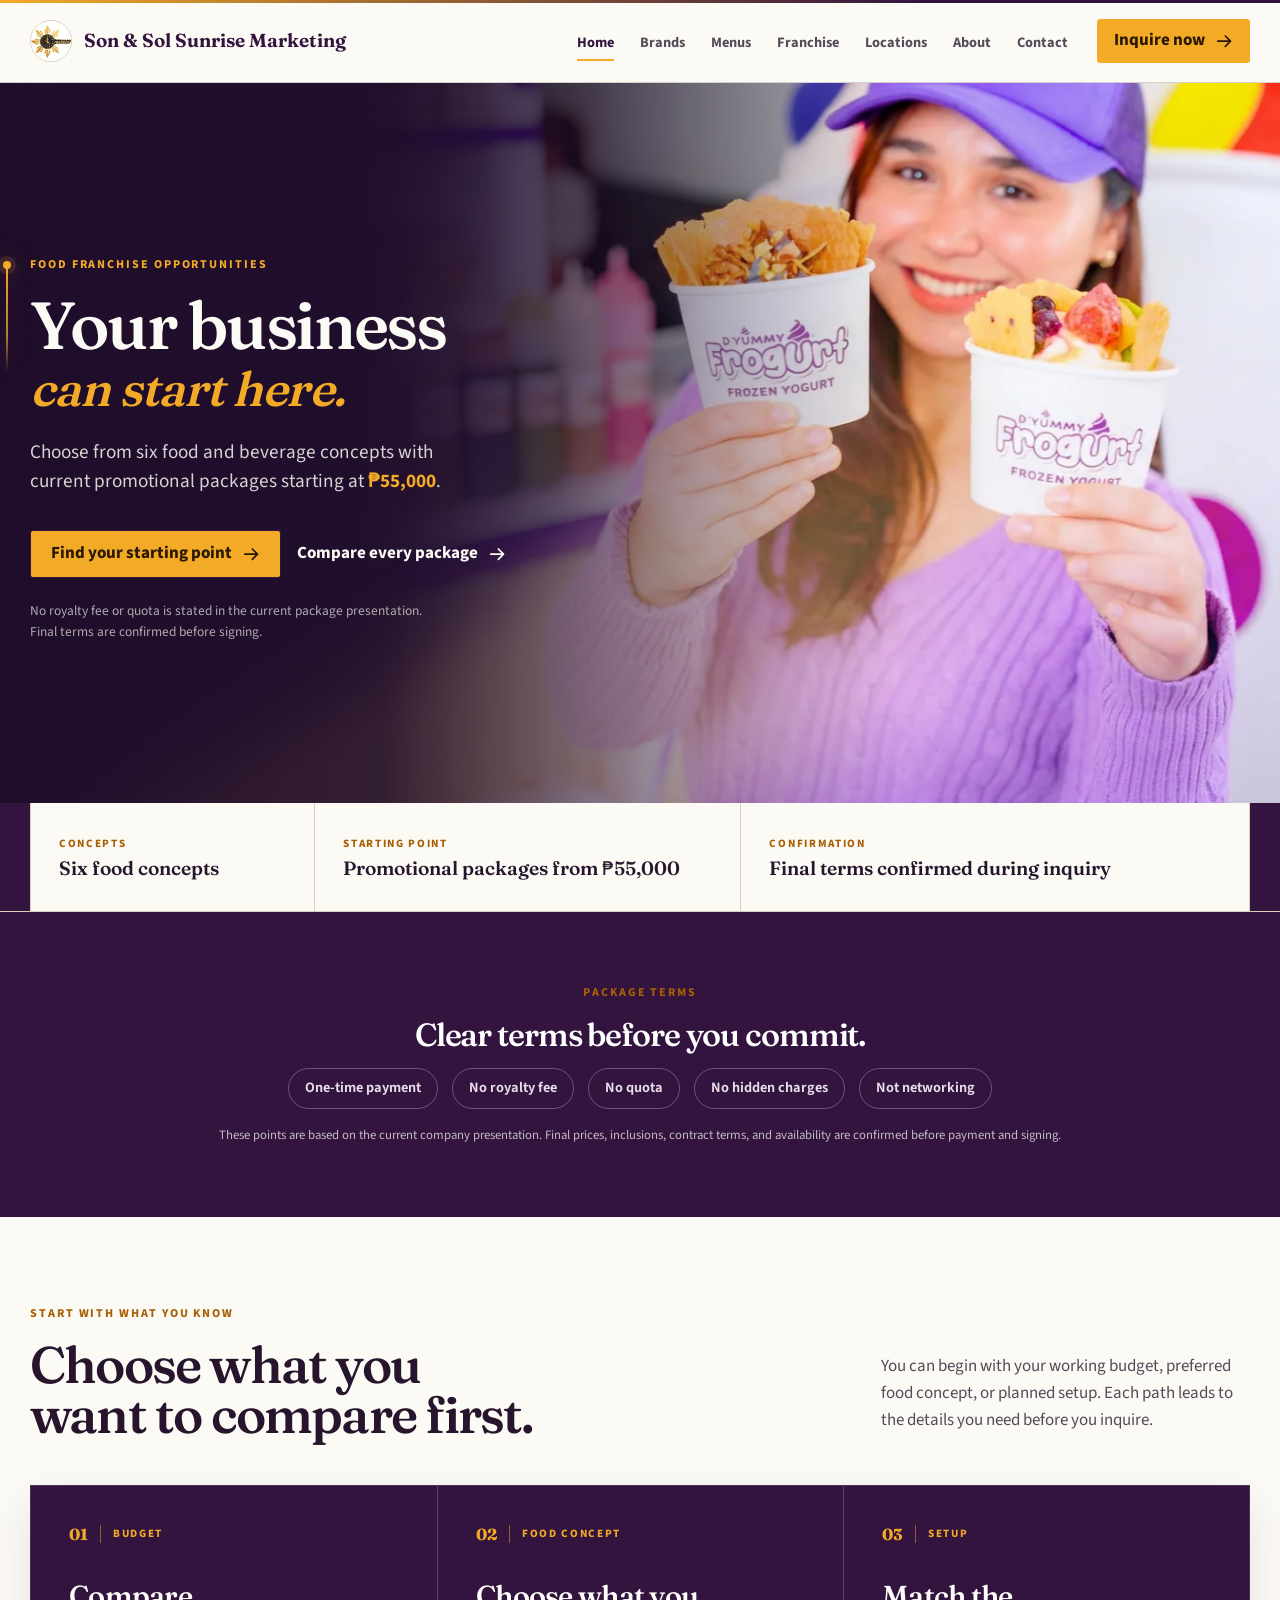
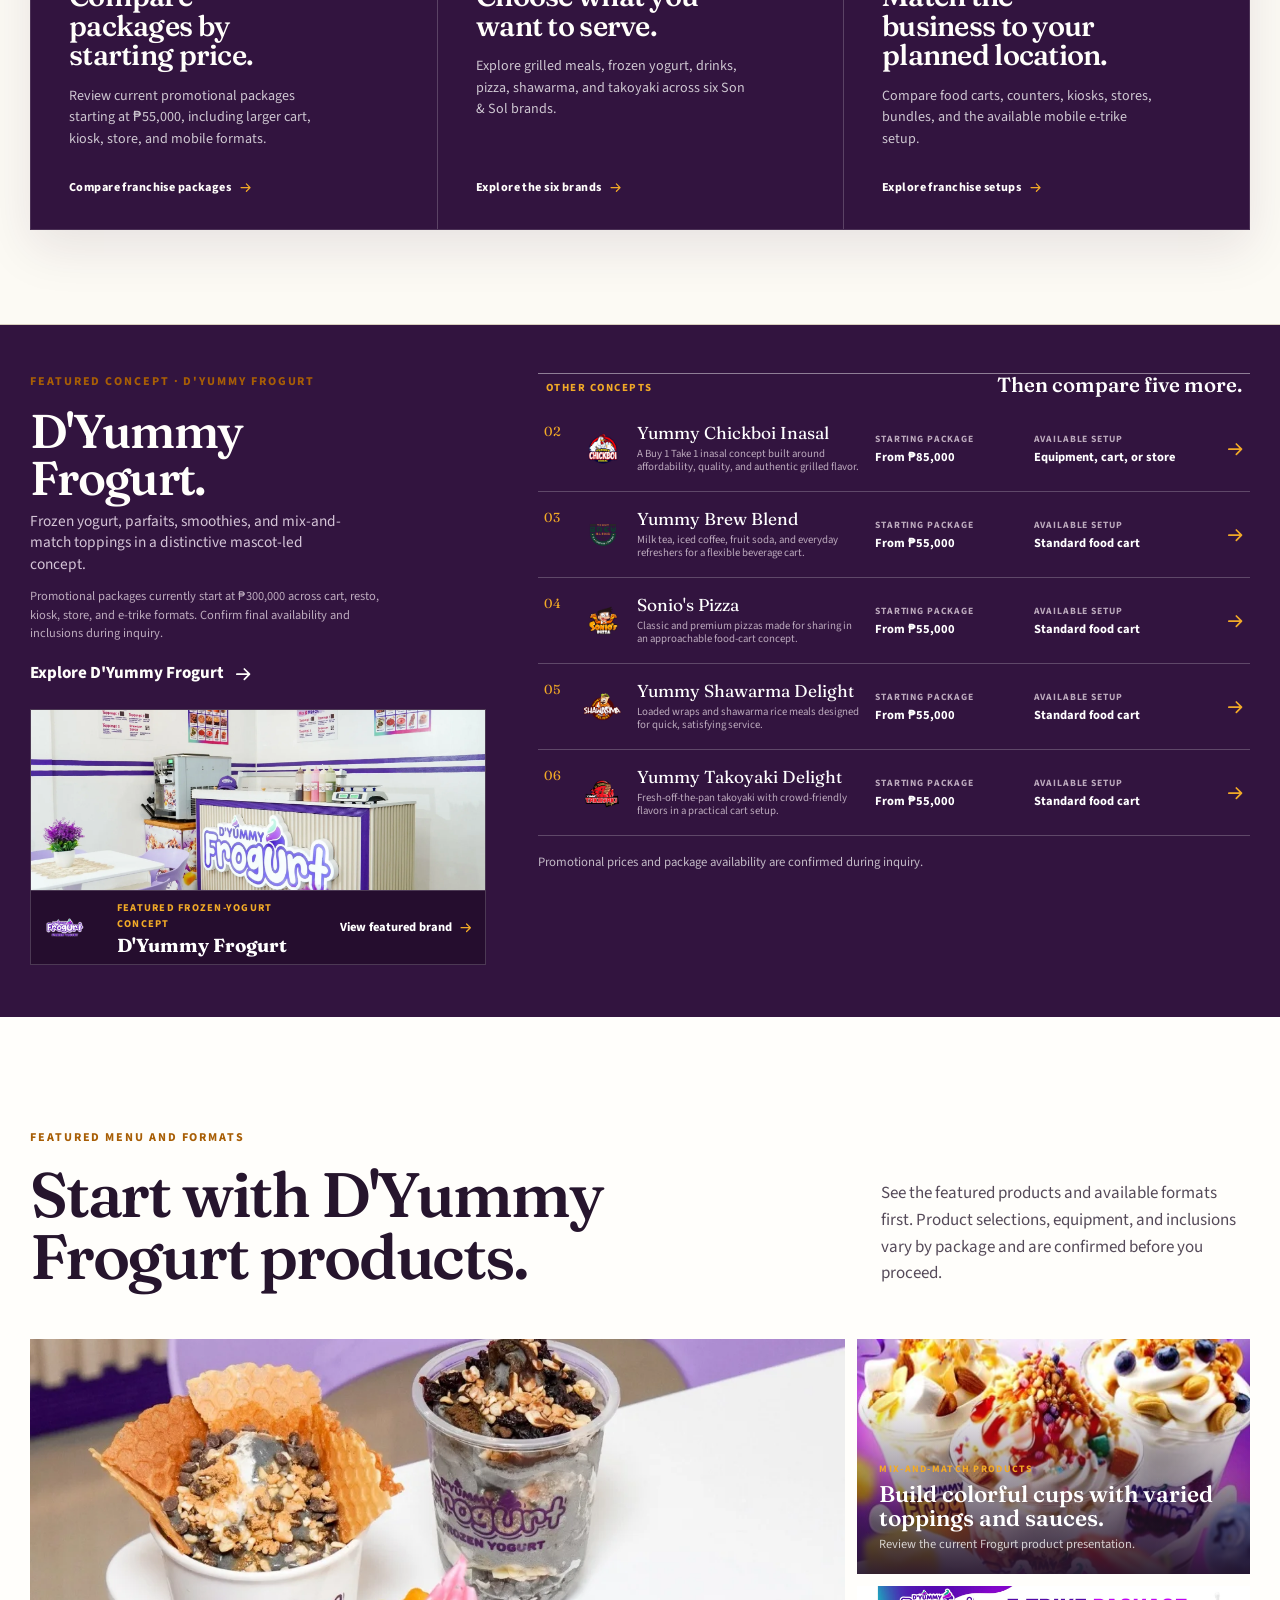
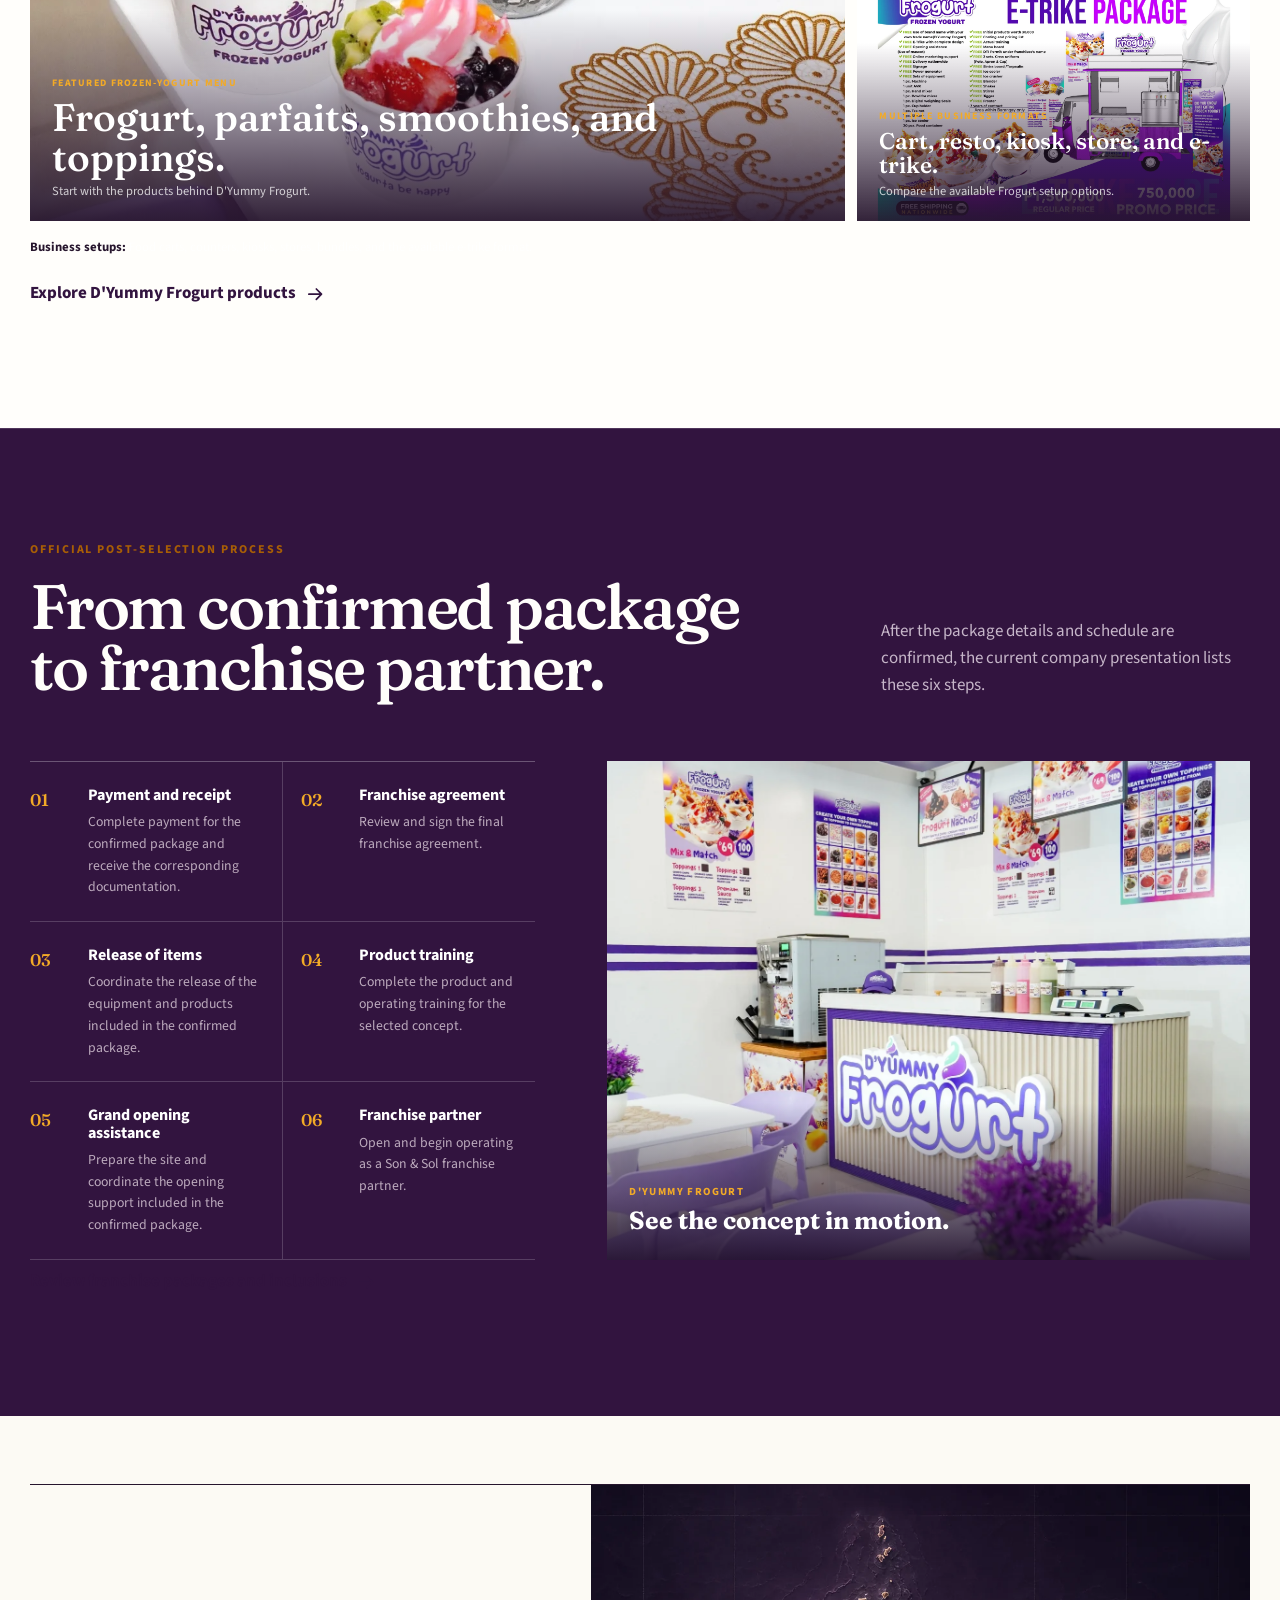
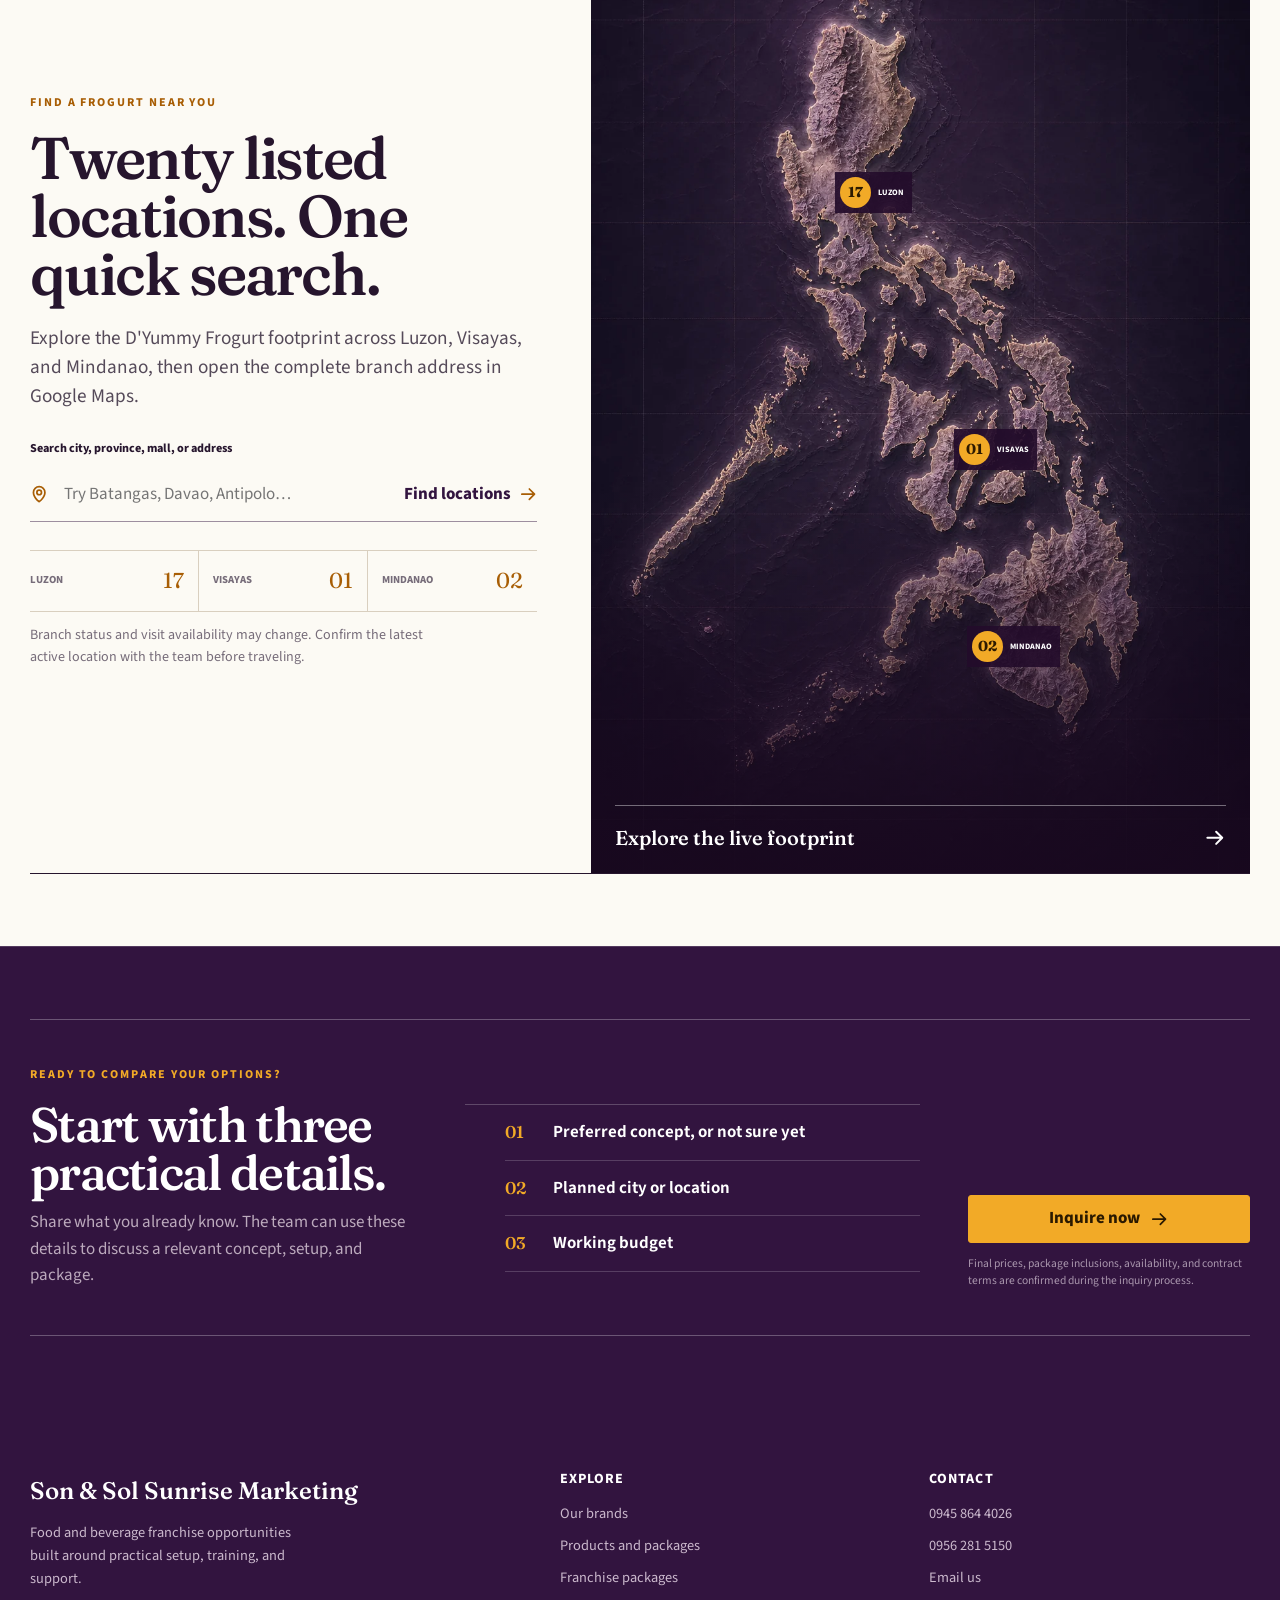
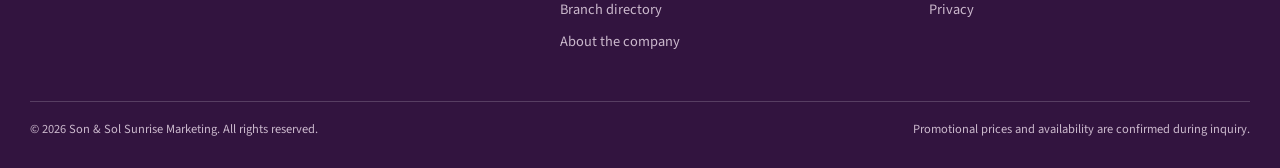
==== commit 8d25f6a6: "design: premium channel cards (Messenger + SMS)" ====
--- a/index.html
+++ b/index.html
@@ -278,8 +278,7 @@
 
 <nav class="mobile-actions" aria-label="Quick contact">
   <a href="tel:09458644026"><svg class="icon"><use href="assets/icons.svg#i-phone" /></svg> Call</a>
-  <!-- Owner gate: replace this verified email fallback only after the official Messenger username is confirmed. -->
-  <a href="mailto:sonandsolsunrisemarketingmain@gmail.com"><svg class="icon"><use href="assets/icons.svg#i-envelope-simple" /></svg> Email</a>
+  <a href="https://m.me/61580925713264" target="_blank" rel="noopener noreferrer"><svg class="icon"><use href="assets/icons.svg#i-facebook-logo" /></svg> Messenger</a>
   <a href="contact/index.html#franchise-inquiry">Inquire now <svg class="icon"><use href="assets/icons.svg#i-arrow-right" /></svg></a>
 </nav>
 
@@ -421,9 +420,23 @@
                 <li>A confirmed reply-time commitment will be published once approved by the owner.</li>
               </ol>
             </div>
-            <div class="owner-gated-channels" aria-label="Channels awaiting owner confirmation">
-              <span data-owner-gated-channel="messenger"><strong>Messenger</strong> Official username awaiting confirmation</span>
-              <span data-owner-gated-channel="sms"><strong>SMS</strong> Official SMS number awaiting confirmation</span>
+            <div class="owner-gated-channels" aria-label="Contact channels">
+              <a class="channel-card" data-owner-gated-channel="messenger" href="https://m.me/61580925713264" target="_blank" rel="noopener noreferrer">
+                <svg class="icon channel-icon" aria-hidden="true"><use href="assets/icons.svg#i-facebook-logo" /></svg>
+                <span class="channel-text">
+                  <strong>Message on Messenger</strong>
+                  <small>D&#x2019; Yummy Frogurt Main Page</small>
+                </span>
+                <svg class="icon channel-arrow" aria-hidden="true"><use href="assets/icons.svg#i-arrow-right" /></svg>
+              </a>
+              <a class="channel-card" data-owner-gated-channel="sms" href="sms:09661470427">
+                <svg class="icon channel-icon" aria-hidden="true"><use href="assets/icons.svg#i-phone" /></svg>
+                <span class="channel-text">
+                  <strong>Send an SMS</strong>
+                  <small>0966 147 0427</small>
+                </span>
+                <svg class="icon channel-arrow" aria-hidden="true"><use href="assets/icons.svg#i-arrow-right" /></svg>
+              </a>
             </div>
           </div>
 
--- a/assets/css/site.css
+++ b/assets/css/site.css
@@ -724,7 +724,15 @@
 .inquiry-review-ledger.is-handed-off{background:var(--aubergine-2)}.inquiry-review-ledger.is-handed-off .inquiry-review-actions{display:none}
 .review-handed-off h3{max-width:11ch;margin-top:8px;color:#fff;font-size:2rem}.review-handed-off>p{margin-top:12px}
 .handoff-next{margin-top:24px;padding:20px;border-left:2px solid var(--sun);background:rgba(255,255,255,.07)}.handoff-next>strong{color:#fff;font-size:.8rem}.handoff-next ol{display:grid;gap:10px;margin:14px 0 0;padding-left:20px;font-size:.78rem}
-.owner-gated-channels{display:grid;gap:8px;margin-top:20px}.owner-gated-channels>span{display:grid;gap:3px;padding:12px;border:1px dashed rgba(255,255,255,.28);color:rgba(255,255,255,.58);font-size:.7rem}.owner-gated-channels strong{color:rgba(255,255,255,.84);font-size:.72rem}
+.owner-gated-channels{display:grid;gap:10px;margin-top:20px}
+.channel-card{display:flex;align-items:center;gap:14px;min-height:64px;padding:14px 16px;background:rgba(255,255,255,.07);border:1px solid rgba(255,255,255,.14);border-left:3px solid var(--sun);border-radius:6px;color:#fff;text-decoration:none;transition:background 180ms ease,border-color 180ms ease,transform 180ms ease}
+.channel-card:hover{background:rgba(255,255,255,.15);border-left-color:#f5c842;transform:translateY(-2px)}
+.channel-icon{flex-shrink:0;width:22px;height:22px;color:var(--sun)}
+.channel-text{flex:1;display:grid;gap:3px}
+.channel-text strong{color:#fff;font-size:.875rem;font-weight:600}
+.channel-text small{color:rgba(255,255,255,.62);font-size:.75rem}
+.channel-arrow{flex-shrink:0;width:16px;height:16px;color:rgba(255,255,255,.4);transition:color 180ms ease,transform 180ms ease}
+.channel-card:hover .channel-arrow{color:var(--sun);transform:translateX(3px)}
 
 .contact-office{background:var(--paper-deep)}
 .contact-office-grid{display:grid;grid-template-columns:minmax(420px,1.08fr) minmax(0,.92fr);gap:72px;align-items:center}
